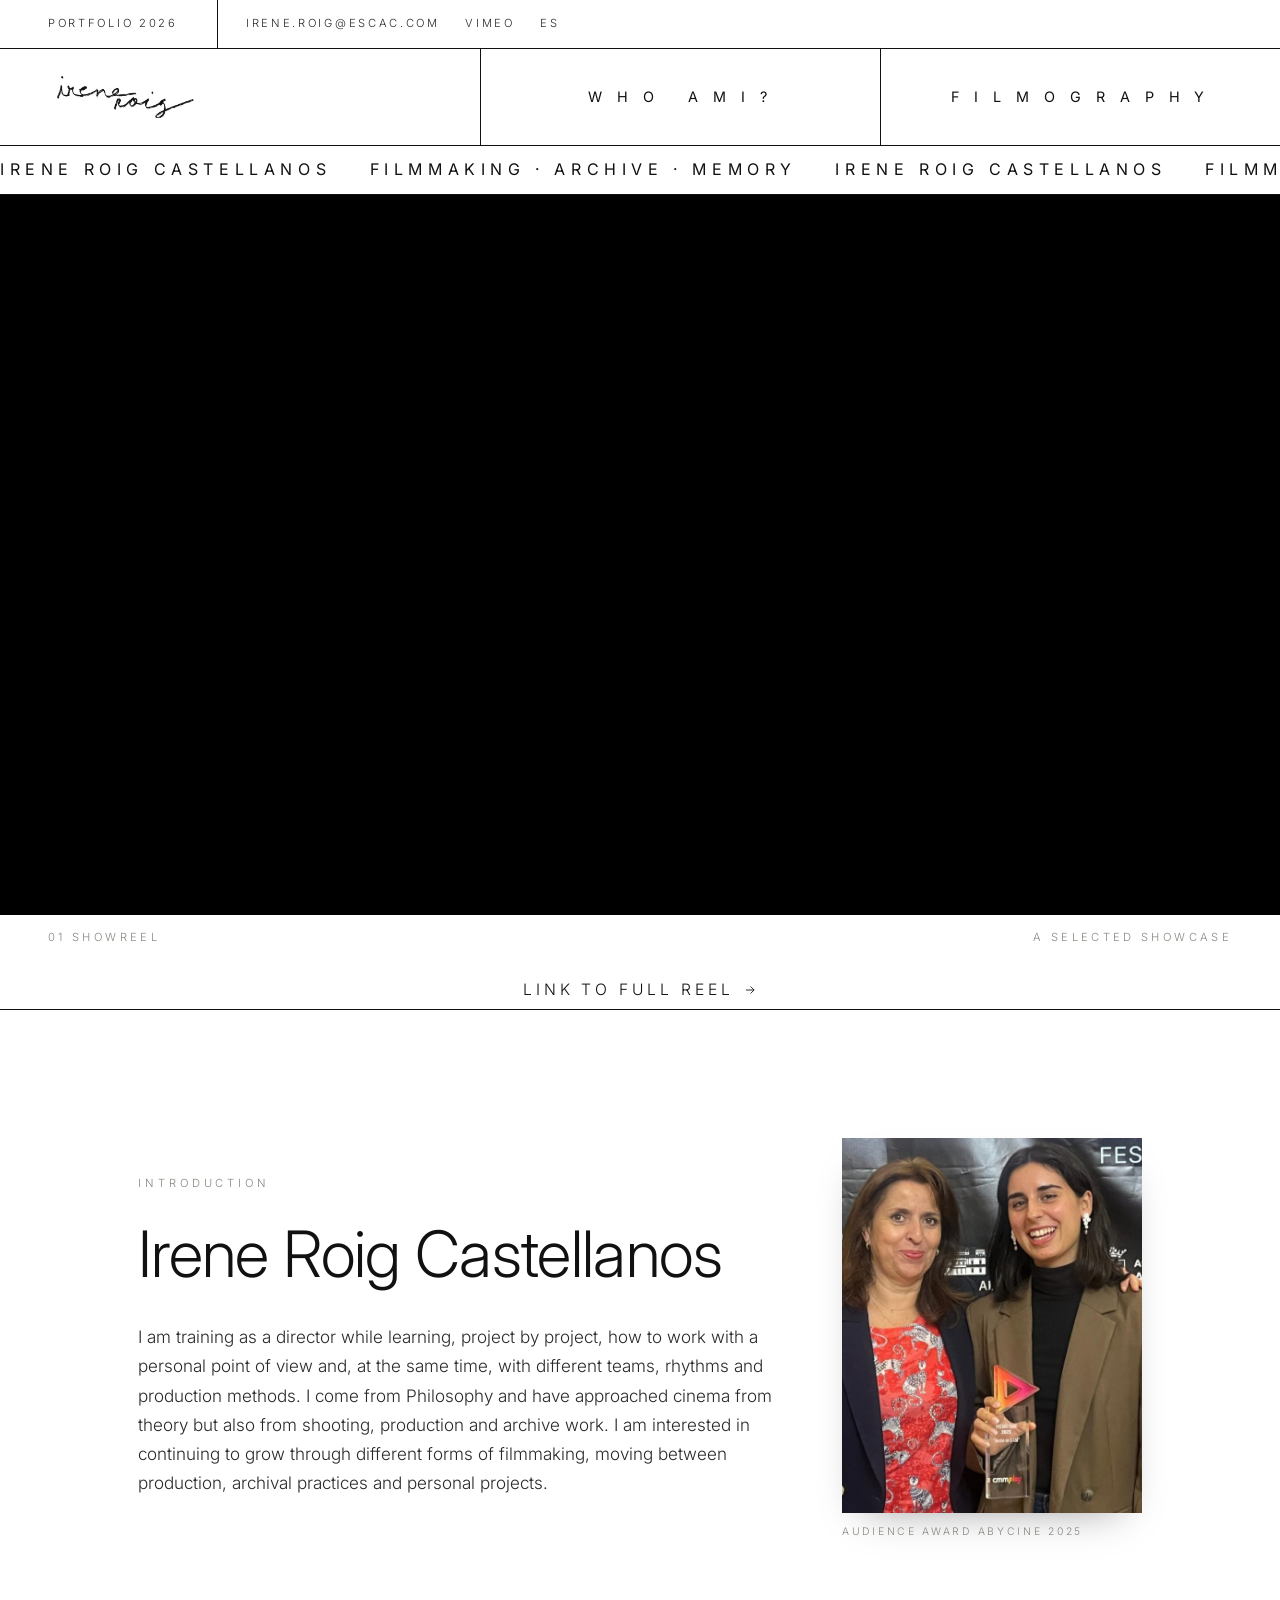
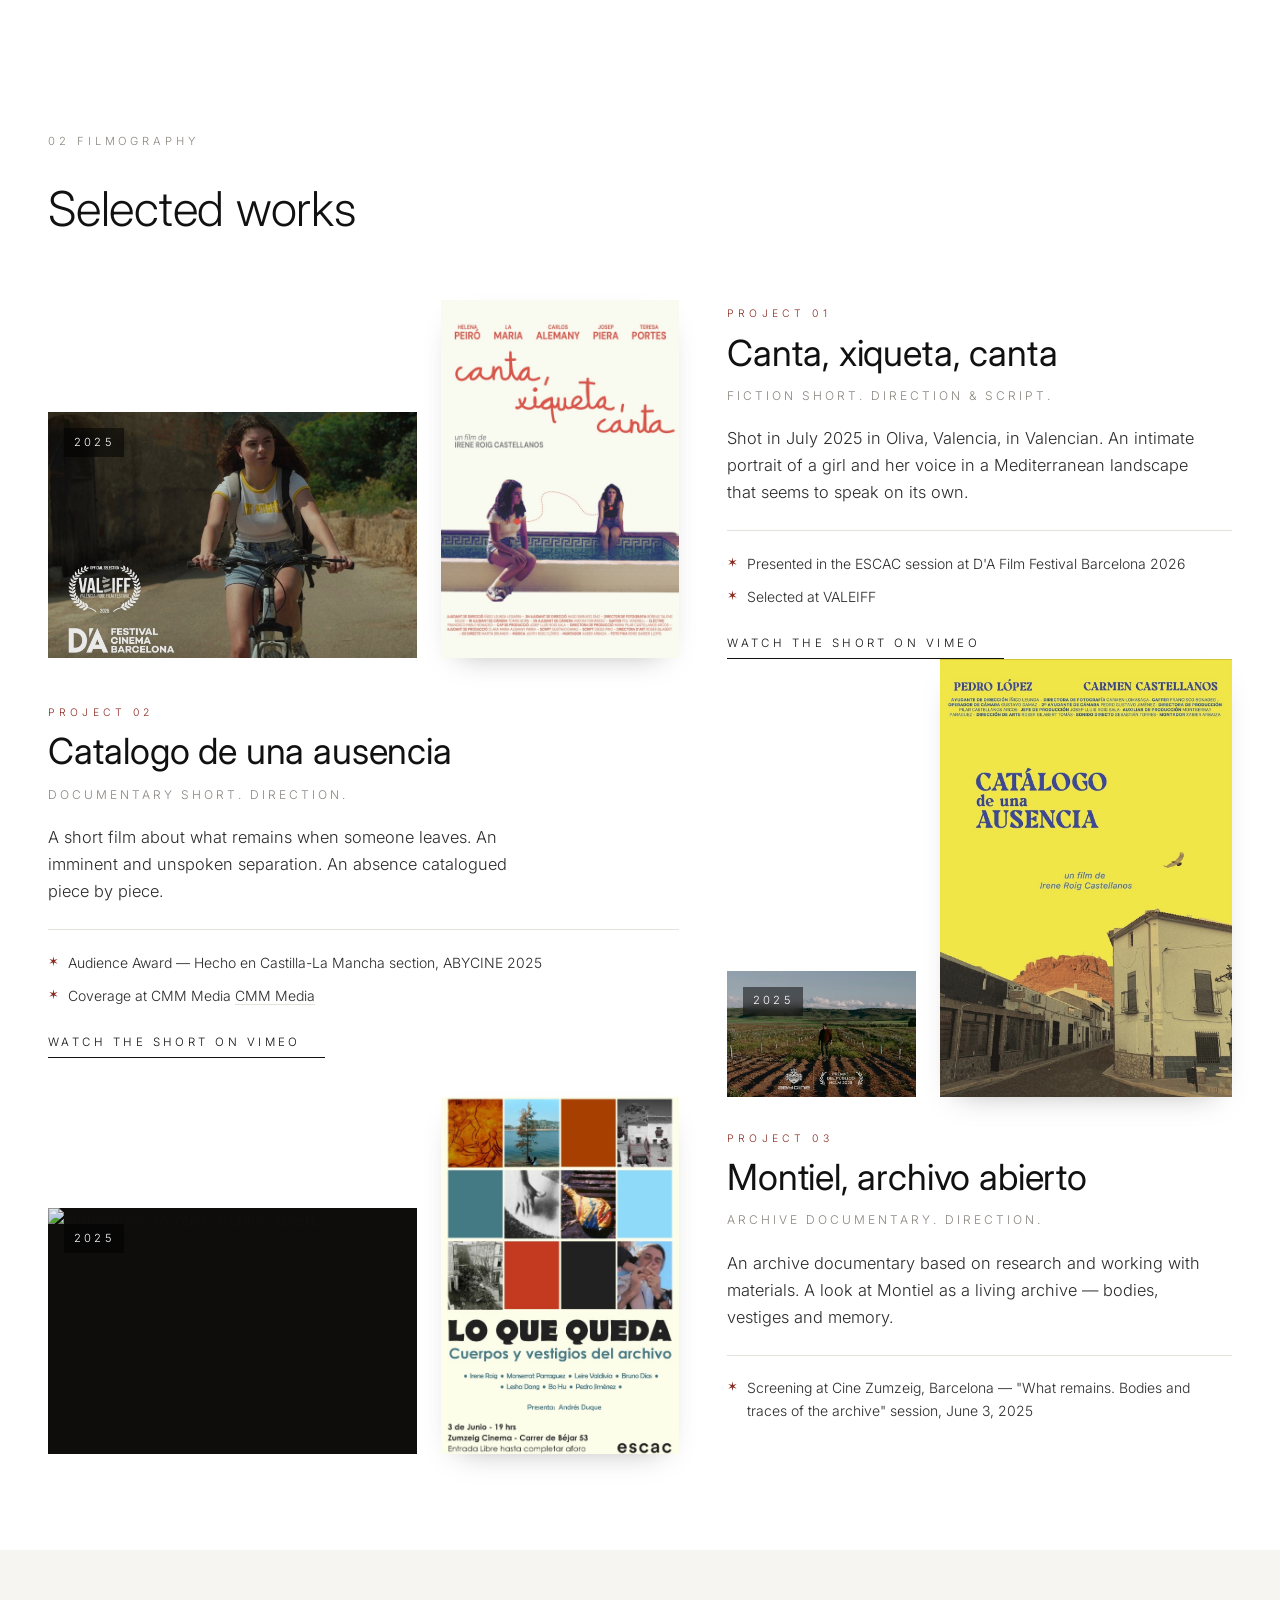
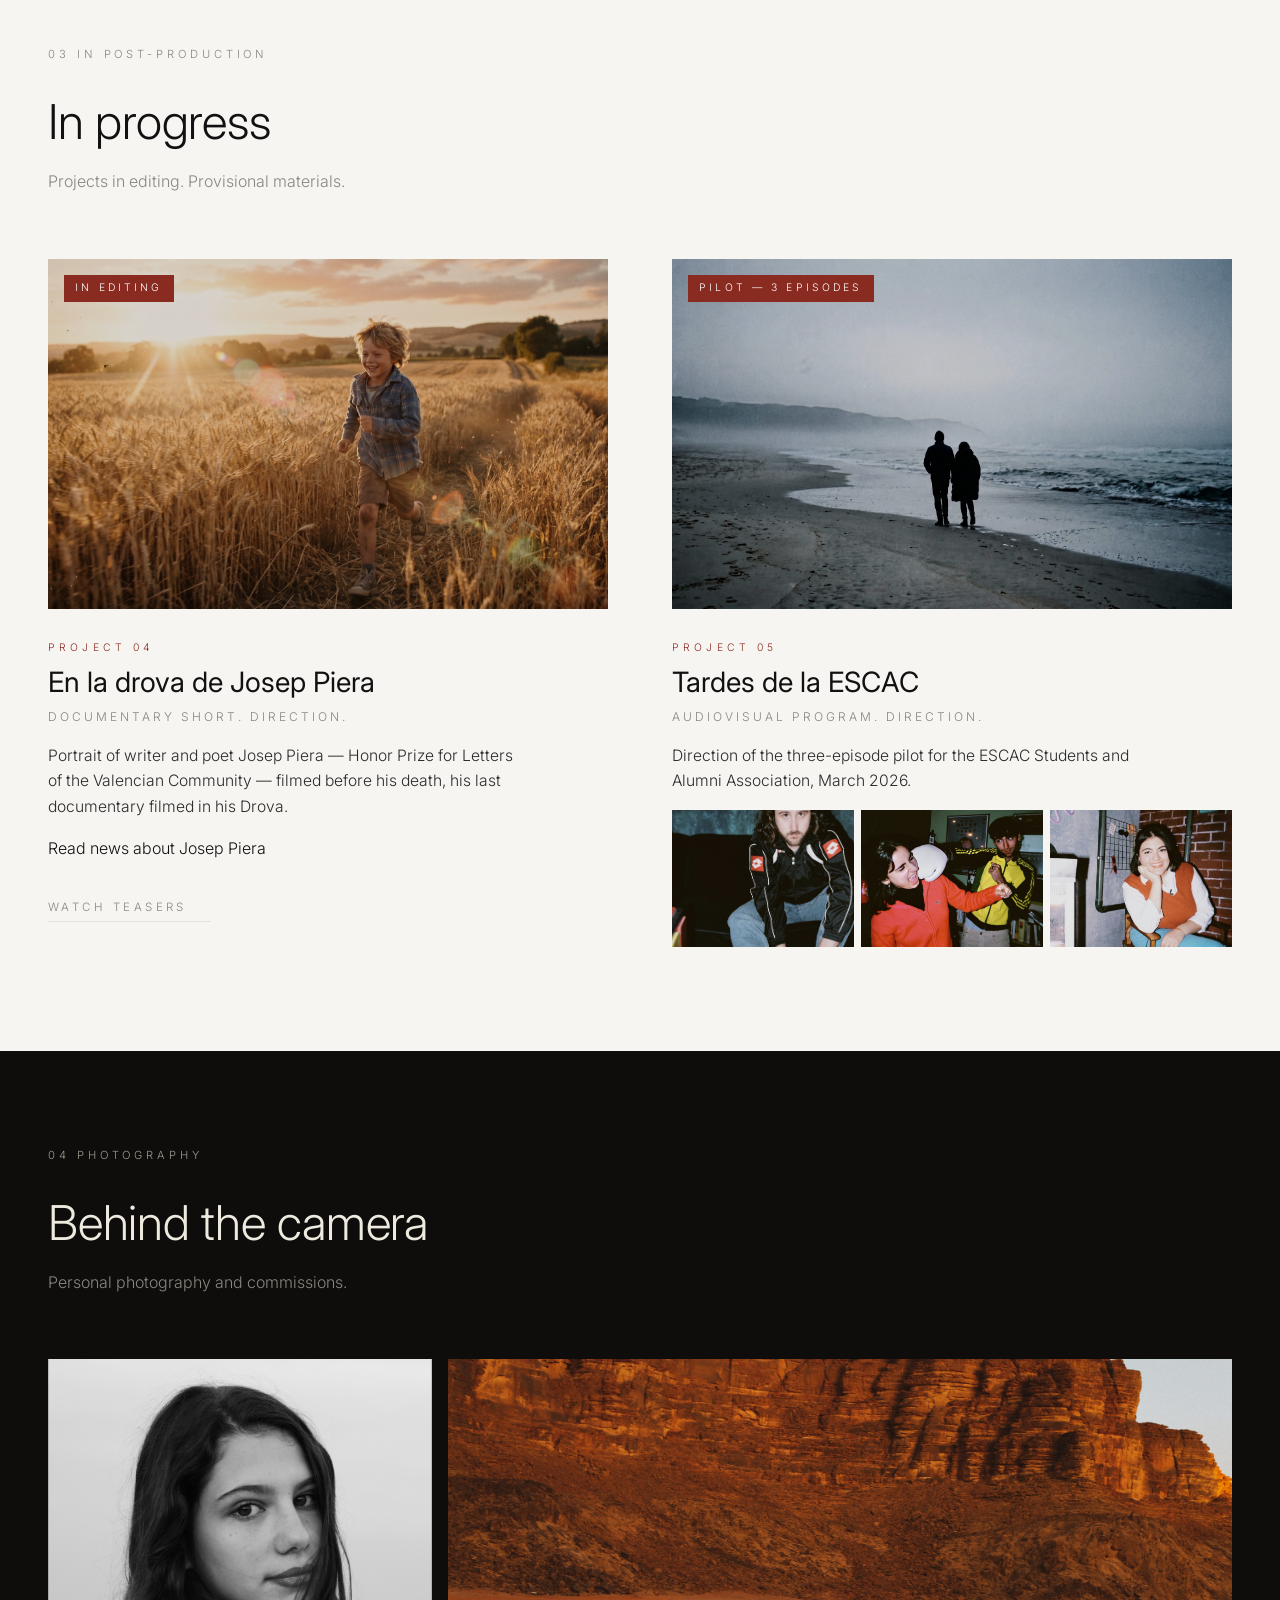
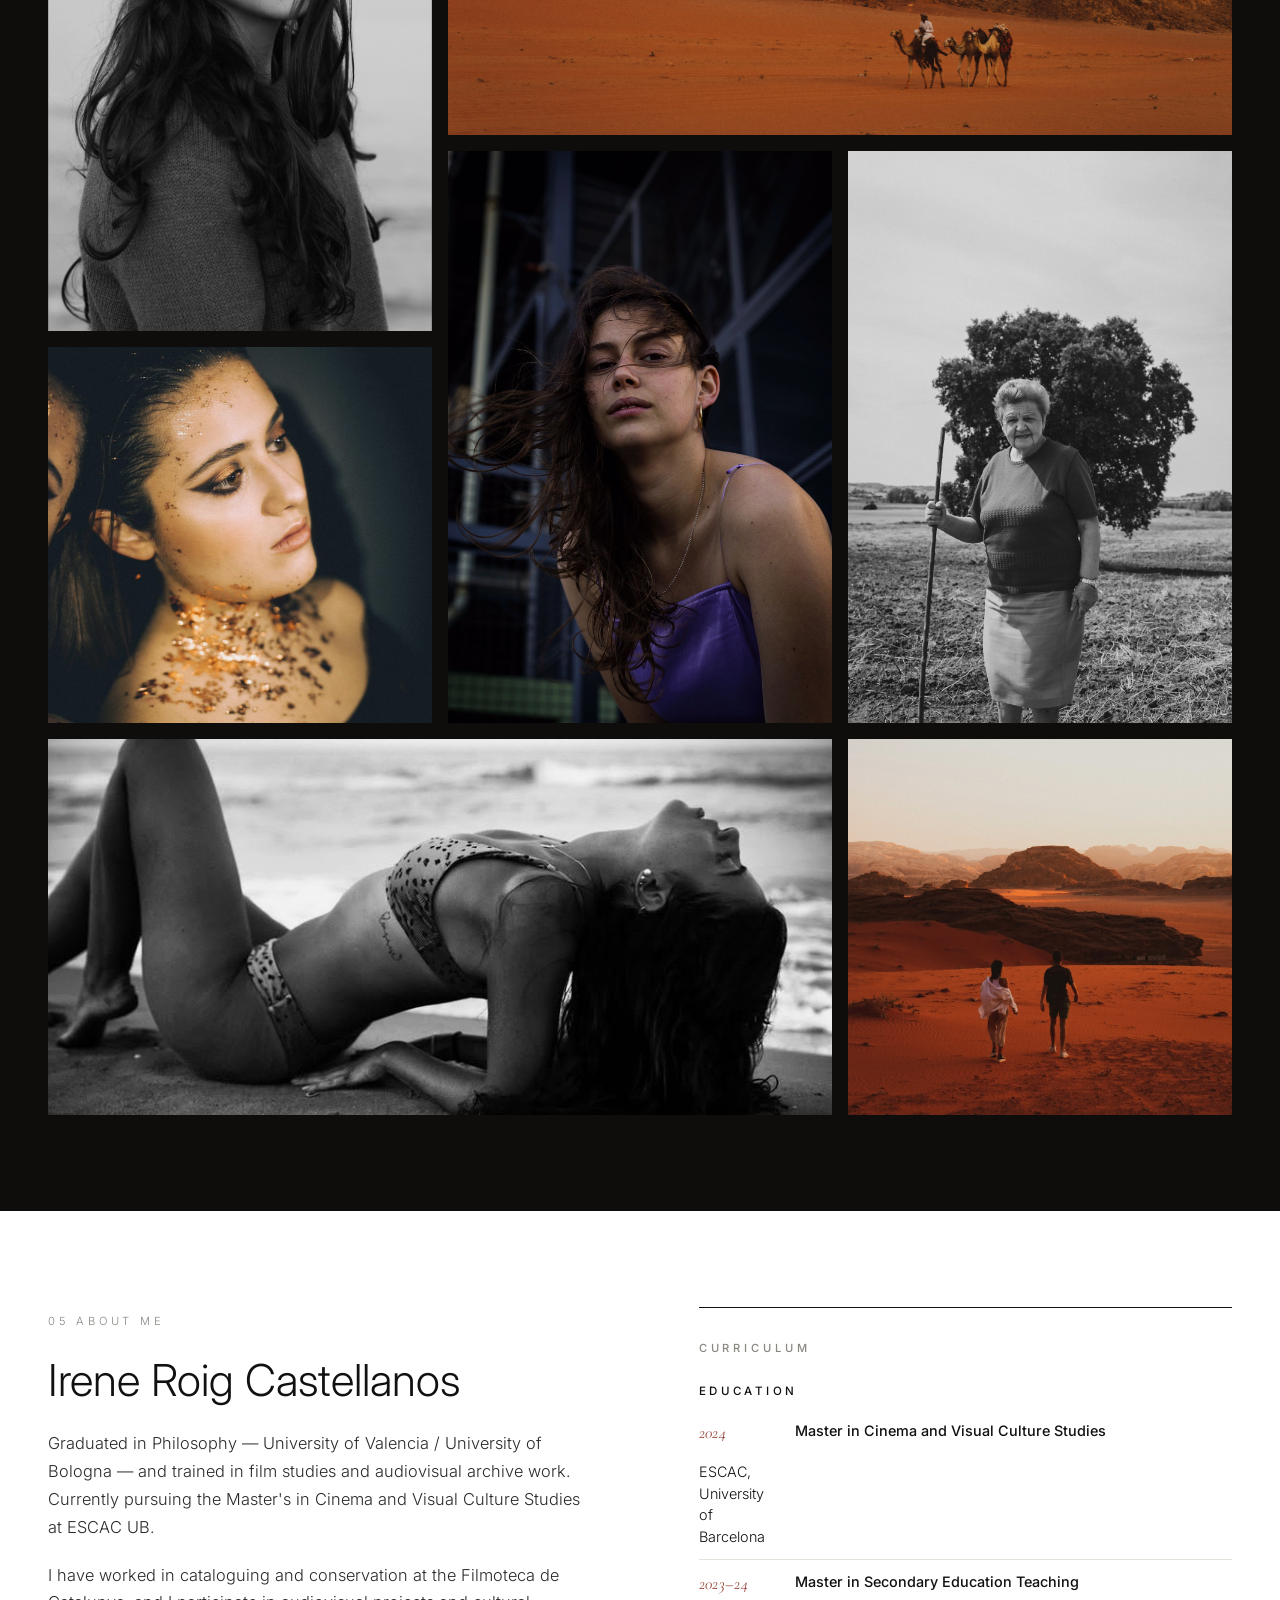
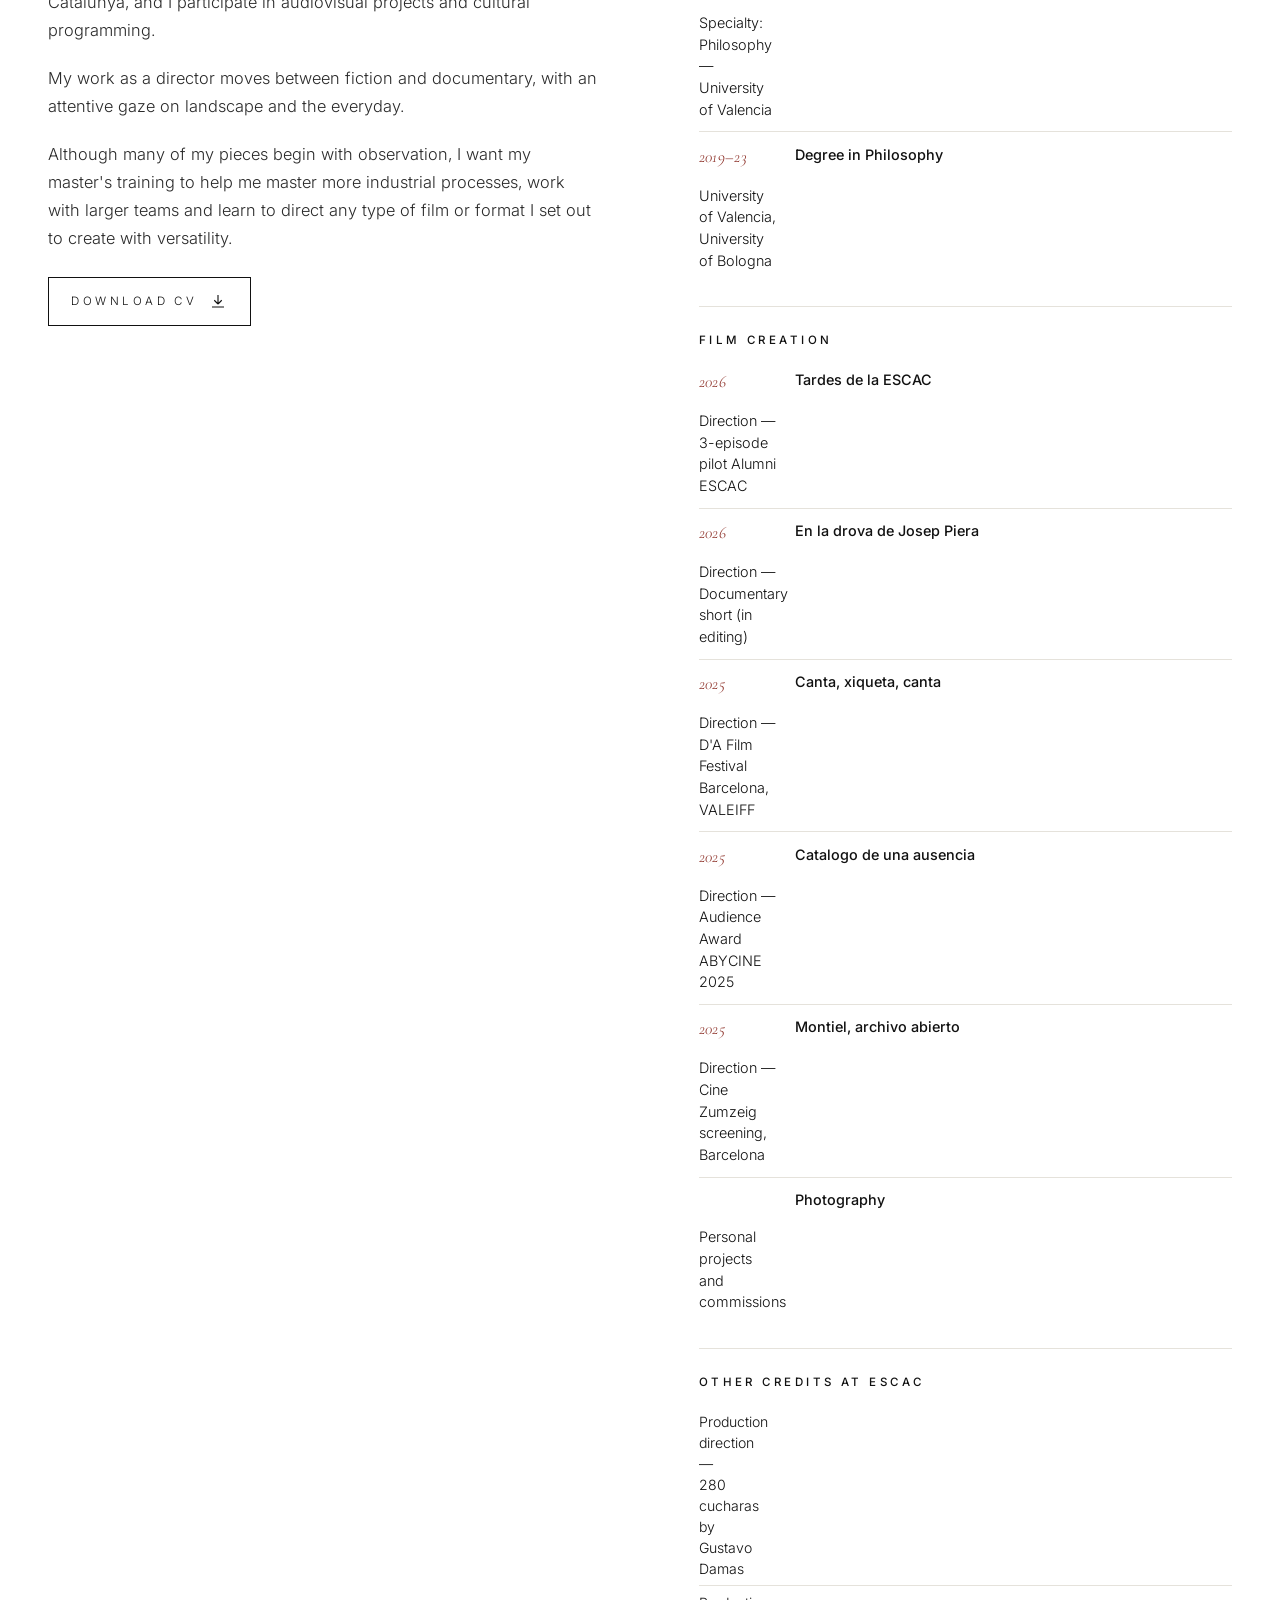
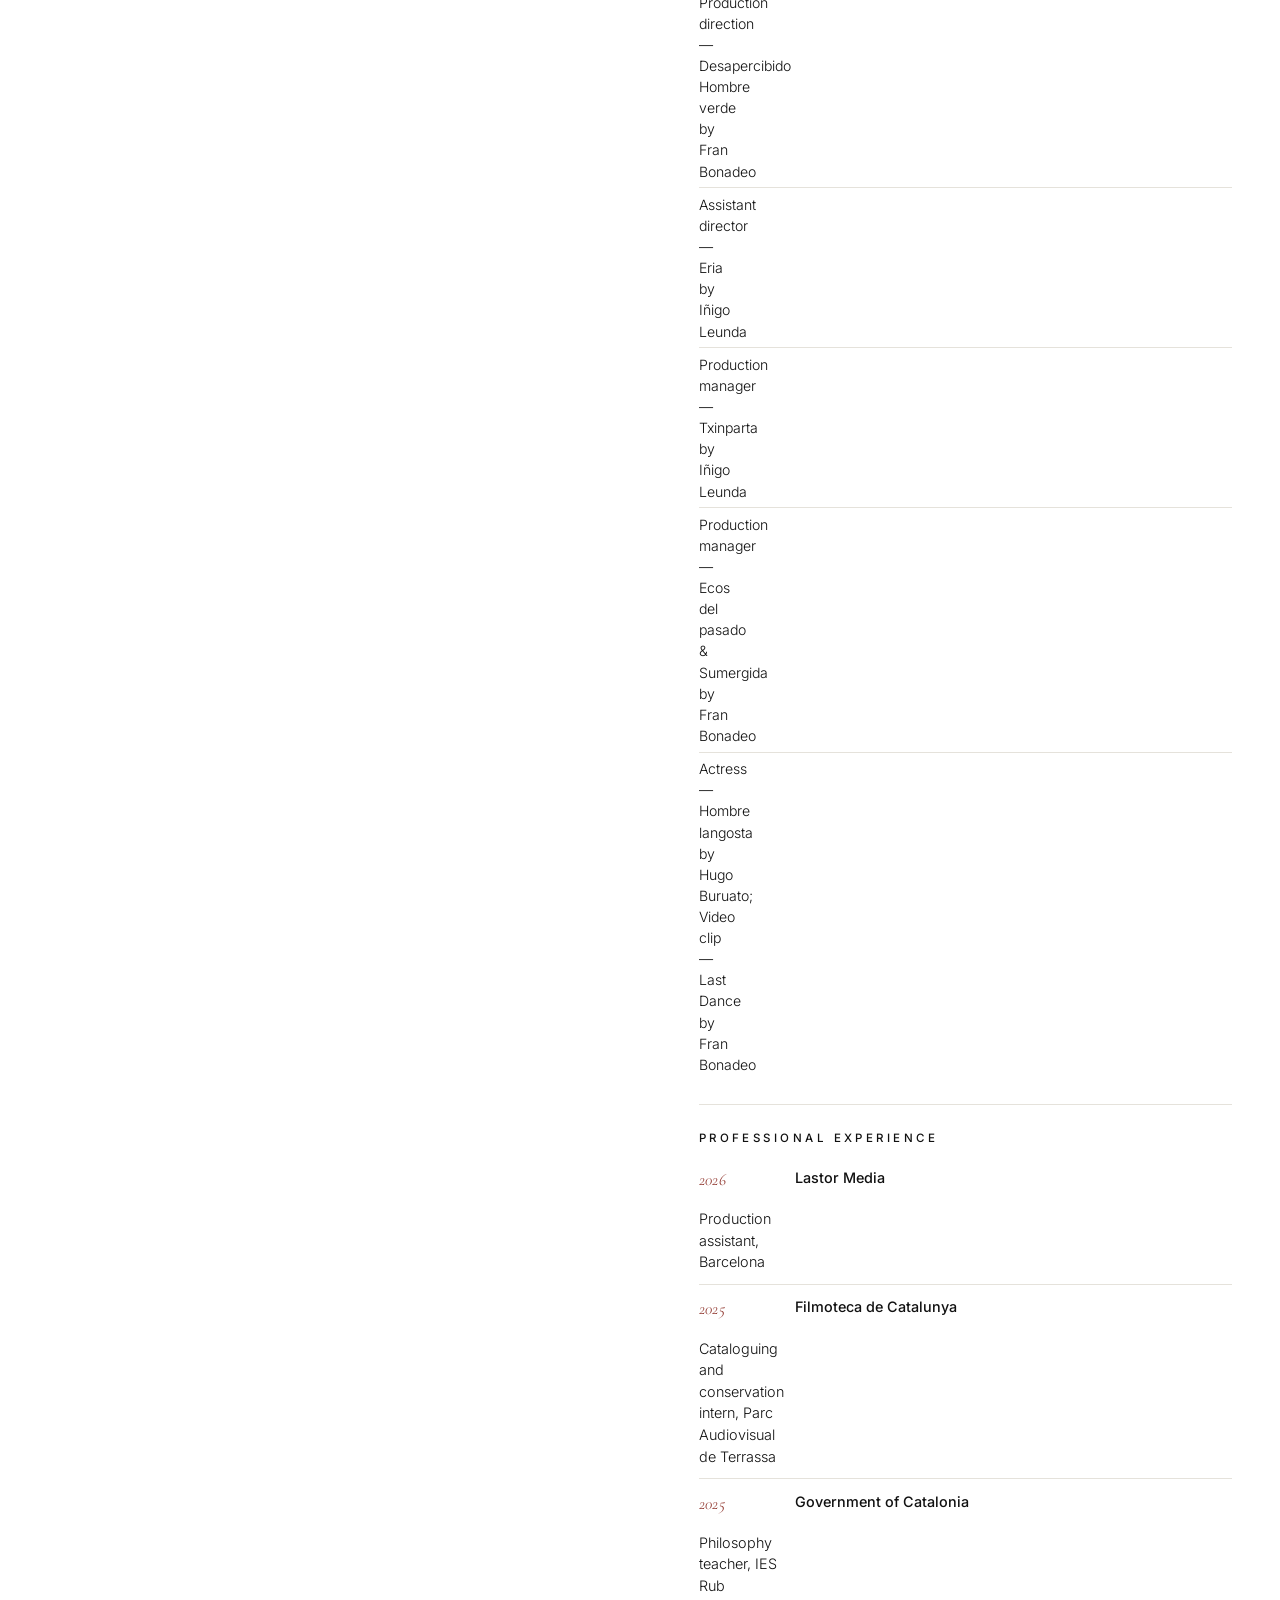
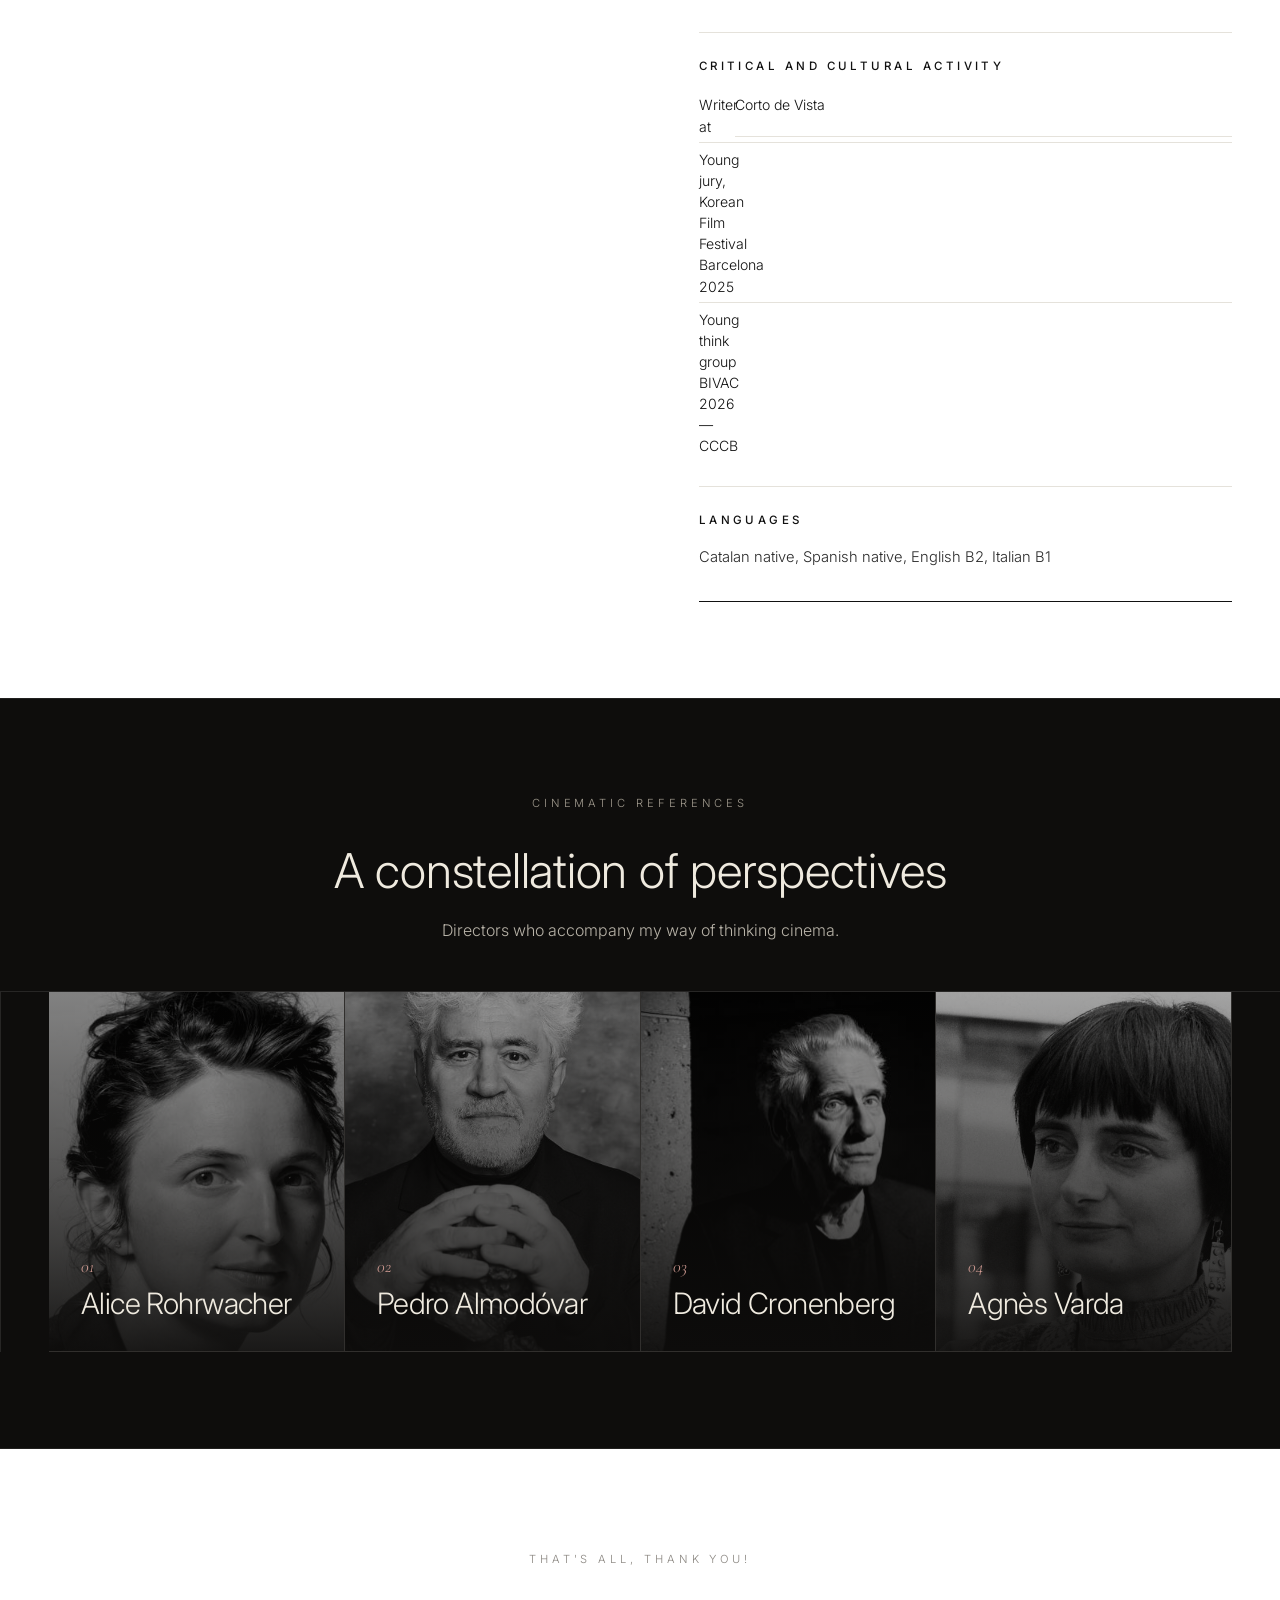
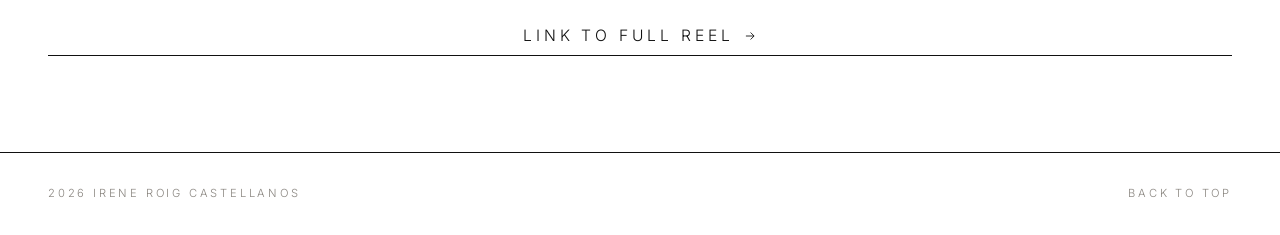
==== en/index.html @ bec55eb2 "Update index.html" ====
<!DOCTYPE html>
<html lang="en">
<head>
<meta charset="UTF-8" />
<meta name="viewport" content="width=device-width, initial-scale=1.0" />
<title>Irene Roig Castellanos — Film Direction</title>
<meta name="description" content="Portfolio of Irene Roig Castellanos, film director of short films and documentaries. Filmography, photography, CV and contact." />
<link rel="preconnect" href="https://fonts.googleapis.com" />
<link rel="preconnect" href="https://fonts.gstatic.com" crossorigin />
<link href="https://fonts.googleapis.com/css2?family=Cormorant+Garamond:ital,wght@0,400;0,500;1,400&family=Inter:wght@300;400;500&display=swap" rel="stylesheet" />
<link rel="icon" type="image/jpeg" href="../assets/images/logo-firma.jpg" />
<link rel="stylesheet" href="../styles.css" />
</head>
<body>
  
<!-- TOP BAR -->
<div class="topbar">
<div class="topbar-inner">
<nav class="topbar-contact" aria-label="Main links">
<a class="topbar-portfolio" href="#top" aria-label="Home">Portfolio 2026</a>
<a href="mailto:irene.roig@escac.com">irene.roig@escac.com</a>
<a href="https://vimeo.com/user251891417?flppfesh" target="_blank" rel="noopener">Vimeo</a>
<a href="/index.html" lang="es" class="lang-switch" aria-label="View Spanish version">ES</a>
</nav>
</div>
</div>

<!-- HEADER NAV -->
<header class="site-header" id="top">
<a href="https://www.imdb.com/es/name/nm17939130" target="_blank" rel="noopener" class="header-block header-block--logo" aria-label="Irene Roig Castellanos on IMDb">
<img class="header-signature" src="../assets/images/logo-firma.jpg" alt="Irene Roig Castellanos" />
</a>

<a href="#about-me" class="header-block header-block--link"><span>W H O&nbsp;&nbsp; A M I ?</span></a>
<a href="#filmography" class="header-block header-block--link"><span>F I L M O G R A P H Y</span></a>

<button class="nav-toggle" aria-label="Open menu" aria-expanded="false">
<span></span><span></span><span></span><span></span>
</button>
</header>

<!-- Mobile nav -->
<nav class="mobile-nav" aria-label="Mobile navigation">
<a href="#filmography">Filmography</a>
<a href="#post-production">In post-production</a>
<a href="#photography">Photography</a>
<a href="#about-me">About me</a>
<a href="#cover-letter">Cover letter</a>
<a href="#references">References</a>
<a href="#contact">Contact</a>
</nav>

<!-- MARQUEE -->
<div class="marquee" aria-hidden="true">
<div class="marquee-track">
<span>IRENE ROIG CASTELLANOS &nbsp;&nbsp; FILMMAKING · ARCHIVE · MEMORY &nbsp;&nbsp; IRENE ROIG CASTELLANOS &nbsp;&nbsp; FILMMAKING · ARCHIVE · MEMORY &nbsp;&nbsp;</span>
<span>IRENE ROIG CASTELLANOS &nbsp;&nbsp; FILMMAKING · ARCHIVE · MEMORY &nbsp;&nbsp; IRENE ROIG CASTELLANOS &nbsp;&nbsp; FILMMAKING · ARCHIVE · MEMORY &nbsp;&nbsp;</span>
<span>IRENE ROIG CASTELLANOS &nbsp;&nbsp; FILMMAKING · ARCHIVE · MEMORY &nbsp;&nbsp; IRENE ROIG CASTELLANOS &nbsp;&nbsp; FILMMAKING · ARCHIVE · MEMORY &nbsp;&nbsp;</span>
</div>
</div>

<!-- HERO SHOWREEL -->
<section class="hero">
<div class="hero-media">
<video class="hero-video" src="../assets/videos/showreel.mp4" poster="assets/images/showreel-hero.jpg" autoplay muted loop playsinline preload="metadata" aria-label="Irene Roig showreel"></video>
</div>

<div class="hero-caption">
<span>01 Showreel</span>
<span>A selected showcase</span>
</div>

<a class="hero-reel-link" href="https://vimeo.com/1184560746?sharecopyflsvfeci" target="_blank" rel="noopener">Link to full reel
<svg viewBox="0 0 24 24" width="14" height="14" fill="none" stroke="currentColor" stroke-width="1.5" aria-hidden="true">
<path d="M5 12h14m0 0l-6-6m6 6l-6 6"></path>
</svg>
</a>
</section>

<!-- INTRO -->
<section class="intro">
<div class="intro-text">
<p class="eyebrow">Introduction</p>
<h1 class="intro-heading">Irene Roig Castellanos</h1>
<p class="intro-body">I am training as a director while learning, project by project, how to work with a personal point of view and, at the same time, with different teams, rhythms and production methods. I come from Philosophy and have approached cinema from theory but also from shooting, production and archive work. I am interested in continuing to grow through different forms of filmmaking, moving between production, archival practices and personal projects.</p>
</div>

<figure class="intro-photo">
<img src="../assets/images/premio.jpg" alt="Audience Award ABYCINE 2025" />
<figcaption>Audience Award ABYCINE 2025</figcaption>
</figure>
</section>

<!-- FILMOGRAPHY -->
<section class="section" id="filmography">
<div class="section-head">
<span class="eyebrow">02 Filmography</span>
<h2>Selected works</h2>
</div>

<!-- 01 Canta, xiqueta, canta -->
<article class="work" id="canta-xiqueta">
<div class="work-media-stack">
<a href="https://vimeo.com/1176885911" target="_blank" rel="noopener" class="work-media work-media--still" data-vimeo="https://player.vimeo.com/video/1176885911">
<img src="../assets/images/still-canta-xiqueta.jpg" alt="Still from Canta, xiqueta, canta" />
<span class="work-year">2025</span>
<span class="work-play" aria-hidden="true">
<svg viewBox="0 0 48 48" fill="none"><circle cx="24" cy="24" r="23" stroke="currentColor" stroke-width="1"/><path d="M20 16 L20 32 L34 24 Z" fill="currentColor"/></svg>
<em>Watch on Vimeo</em>
</span>
</a>

<div class="work-poster">
<img src="../assets/images/cartel-canta-xiqueta.jpg" alt="Poster of Canta, xiqueta, canta" />
</div>
</div>

<div class="work-info">
<span class="work-num">Project 01</span>
<h3>Canta, xiqueta, canta</h3>
<p class="work-meta">Fiction short. Direction & script.</p>
<p class="work-desc">Shot in July 2025 in Oliva, Valencia, in Valencian. An intimate portrait of a girl and her voice in a Mediterranean landscape that seems to speak on its own.</p>
<ul class="work-credits">
<li>Presented in the ESCAC session at D'A Film Festival Barcelona 2026</li>
<li>Selected at VALEIFF</li>
</ul>
<a href="https://vimeo.com/1176885911" target="_blank" rel="noopener" class="work-link">Watch the short on Vimeo
<svg viewBox="0 0 24 24" width="14" height="14" fill="none"><path d="M5 12h14m0 0l-6-6m6 6l-6 6"></path></svg>
</a>
</div>
</article>

<!-- 02 Catalogo de una ausencia -->
<article class="work work--reverse" id="catalogo-ausencia">
<div class="work-media-stack">
<a href="https://vimeo.com/1148361885/60602b2954" target="_blank" rel="noopener" class="work-media work-media--still" data-vimeo="https://player.vimeo.com/video/1148361885?h=60602b2954">
<img src="../assets/images/still-catalogo-ausencia.jpg" alt="Still from Catalogo de una ausencia" />
<span class="work-year">2025</span>
<span class="work-play" aria-hidden="true">
<svg viewBox="0 0 48 48" fill="none"><circle cx="24" cy="24" r="23" stroke="currentColor" stroke-width="1"/><path d="M20 16 L20 32 L34 24 Z" fill="currentColor"/></svg>
<em>Watch on Vimeo</em>
</span>
</a>

<div class="work-poster">
<img src="../assets/images/cartel-catalogo-ausencia.jpg" alt="Poster of Catalogo de una ausencia" />
</div>
</div>

<div class="work-info">
<span class="work-num">Project 02</span>
<h3>Catalogo de una ausencia</h3>
<p class="work-meta">Documentary short. Direction.</p>
<p class="work-desc">A short film about what remains when someone leaves. An imminent and unspoken separation. An absence catalogued piece by piece.</p>
<ul class="work-credits">
<li>Audience Award — Hecho en Castilla-La Mancha section, ABYCINE 2025</li>
<li>Coverage at CMM Media <a href="https://www.cmmedia.es/informacion-corporativa/sala-de-prensa/cortos-conexiones-inesperadas-catalogo-ausencia-premiados-cmm-abycine-2025.html" target="_blank" rel="noopener">CMM Media</a></li>
</ul>
<a href="https://vimeo.com/1148361885/60602b2954" target="_blank" rel="noopener" class="work-link">Watch the short on Vimeo
<svg viewBox="0 0 24 24" width="14" height="14" fill="none"><path d="M5 12h14m0 0l-6-6m6 6l-6 6"></path></svg>
</a>
</div>
</article>

<!-- 03 Montiel, archivo abierto -->
<article class="work" id="montiel">
<div class="work-media-stack">
<div class="work-media work-media--still work-media--nolink">
<img src="../assets/images/work-03.jpg" alt="Frame from Montiel, archivo abierto" />
<span class="work-year">2025</span>
</div>

<div class="work-poster">
<img src="../assets/images/cartel-montiel.jpg" alt="Poster for Montiel, archivo abierto screening" />
</div>
</div>

<div class="work-info">
<span class="work-num">Project 03</span>
<h3>Montiel, archivo abierto</h3>
<p class="work-meta">Archive documentary. Direction.</p>
<p class="work-desc">An archive documentary based on research and working with materials. A look at Montiel as a living archive — bodies, vestiges and memory.</p>
<ul class="work-credits">
<li>Screening at Cine Zumzeig, Barcelona — "What remains. Bodies and traces of the archive" session, June 3, 2025</li>
</ul>
</div>
</article>

<!-- Add other works similarly... -->

</section>

<!-- IN POST-PRODUCTION -->
<section class="section section--soft" id="post-production">
<div class="section-head">
<span class="eyebrow">03 In post-production</span>
<h2>In progress</h2>
<p class="section-lede">Projects in editing. Provisional materials.</p>
</div>

<div class="wip-grid">
<article class="wip" id="en-la-drova">
<a href="https://vimeo.com/1185247894" target="_blank" rel="noopener" class="wip-media">
<img src="../assets/images/work-04.jpg" alt="Preview of En la drova de Josep Piera" />
<span class="wip-badge">In editing</span>
<span class="work-play" aria-hidden="true">
<svg viewBox="0 0 48 48" fill="none"><circle cx="24" cy="24" r="23" stroke="currentColor" stroke-width="1"/><path d="M20 16 L20 32 L34 24 Z" fill="currentColor"/></svg>
<em>Watch preview</em>
</span>
</a>

<div class="wip-info">
<span class="work-num">Project 04</span>
<h3>En la drova de Josep Piera</h3>
<p class="work-meta">Documentary short. Direction.</p>
<p class="work-desc">Portrait of writer and poet Josep Piera — Honor Prize for Letters of the Valencian Community — filmed before his death, his last documentary filmed in his Drova.</p>
<p><a href="https://elpais.com/cultura/2026-04-05/fallece-el-poeta-y-escritor-valenciano-josep-piera-a-los-78-anos.html" target="_blank" rel="noopener">Read news about Josep Piera</a></p>
<a href="https://vimeo.com/1185247894" target="_blank" rel="noopener" class="work-link work-link--muted">Watch teasers
<svg viewBox="0 0 24 24" width="14" height="14" fill="none"><path d="M5 12h14m0 0l-6-6m6 6l-6 6"></path></svg>
</a>
</div>
</article>

<article class="wip" id="tardes-escac">
<a href="https://vimeo.com/1188788716/d22d8c7a31?sharecopyflsvfeci" target="_blank" rel="noopener" class="wip-media">
<img src="../assets/images/work-01.jpg" alt="Preview of Tardes de la ESCAC" />
<span class="wip-badge">Pilot — 3 episodes</span>
<span class="work-play" aria-hidden="true">
<svg viewBox="0 0 48 48" fill="none"><circle cx="24" cy="24" r="23" stroke="currentColor" stroke-width="1"/><path d="M20 16 L20 32 L34 24 Z" fill="currentColor"/></svg>
<em>Watch mini-video</em>
</span>
</a>

<div class="wip-info">
<span class="work-num">Project 05</span>
<h3>Tardes de la ESCAC</h3>
<p class="work-meta">Audiovisual program. Direction.</p>
<p class="work-desc">Direction of the three-episode pilot for the ESCAC Students and Alumni Association, March 2026.</p>
<div class="wip-thumbs" aria-label="Photo gallery for Tardes de la ESCAC">
<img src="../assets/images/work-02.jpg" alt="Set photo 1" />
<img src="../assets/images/work-10.jpg" alt="Set photo 2" />
<img src="../assets/images/work-11.jpg" alt="Set photo 3" />
</div>
</div>
</article>
</div>
</section>

<!-- PHOTOGRAPHY -->
<section class="section section--dark" id="photography">
<div class="section-head">
<span class="eyebrow">04 Photography</span>
<h2>Behind the camera</h2>
<p class="section-lede">Personal photography and commissions.</p>
</div>

<div class="photo-grid">
<figure class="photo photo--tall"><img src="../assets/images/photo-01.jpg" alt="Photograph 01" /></figure>
<figure class="photo photo--wide"><img src="../assets/images/photo-02.jpg" alt="Photograph 02" /></figure>
<figure class="photo photo--tall"><img src="../assets/images/photo-03.jpg" alt="Photograph 03" /></figure>
<figure class="photo photo--tall"><img src="../assets/images/photo-04.jpg" alt="Photograph 04" /></figure>
<figure class="photo"><img src="../assets/images/generated-bts-05.jpg" alt="Behind the camera 05" /></figure>
<figure class="photo photo--wide"><img src="../assets/images/generated-bts-06.jpg" alt="Behind the camera 06" /></figure>
<figure class="photo"><img src="../assets/images/generated-bts-07.jpg" alt="Behind the camera 07" /></figure>
</div>
</section>

<!-- ABOUT / CV -->
<section class="section" id="about-me">
<div class="about-grid">
<div class="about-text">
<span class="eyebrow">05 About me</span>
<h2>Irene Roig Castellanos</h2>
<p>Graduated in Philosophy — University of Valencia / University of Bologna — and trained in film studies and audiovisual archive work. Currently pursuing the Master's in Cinema and Visual Culture Studies at ESCAC UB.</p>
<p>I have worked in cataloguing and conservation at the Filmoteca de Catalunya, and I participate in audiovisual projects and cultural programming.</p>
<p>My work as a director moves between fiction and documentary, with an attentive gaze on landscape and the everyday.</p>
<p>Although many of my pieces begin with observation, I want my master's training to help me master more industrial processes, work with larger teams and learn to direct any type of film or format I set out to create with versatility.</p>

<div class="download-row">
<a href="../assets/Irene Roig English.pdf" class="download-btn" download>
<span>Download CV</span>
<svg viewBox="0 0 24 24" width="18" height="18" fill="none" stroke="currentColor" stroke-width="1.5" aria-hidden="true">
<path d="M12 4v12m0 0l-5-5m5 5l5-5M4 20h16"></path>
</svg>
</a>
</div>
</div>

<aside class="cv-summary">
<h3>Curriculum</h3>

<div class="cv-block">
<h4>Education</h4>
<ul class="cv-list">
<li><span class="cv-year">2024</span> <strong>Master in Cinema and Visual Culture Studies</strong>
ESCAC, University of Barcelona</li>
<li><span class="cv-year">2023–24</span> <strong>Master in Secondary Education Teaching</strong>
Specialty: Philosophy — University of Valencia</li>
<li><span class="cv-year">2019–23</span> <strong>Degree in Philosophy</strong>
University of Valencia, University of Bologna</li>
</ul>
</div>

<div class="cv-block">
<h4>Film creation</h4>
<ul class="cv-list">
<li><span class="cv-year">2026</span> <strong>Tardes de la ESCAC</strong>
Direction — 3-episode pilot Alumni ESCAC</li>
<li><span class="cv-year">2026</span> <strong>En la drova de Josep Piera</strong>
Direction — Documentary short (in editing)</li>
<li><span class="cv-year">2025</span> <strong>Canta, xiqueta, canta</strong>
Direction — D'A Film Festival Barcelona, VALEIFF</li>
<li><span class="cv-year">2025</span> <strong>Catalogo de una ausencia</strong>
Direction — Audience Award ABYCINE 2025</li>
<li><span class="cv-year">2025</span> <strong>Montiel, archivo abierto</strong>
Direction — Cine Zumzeig screening, Barcelona</li>
<li><span class="cv-year"></span> <strong>Photography</strong>
Personal projects and commissions</li>
</ul>
</div>

<div class="cv-block">
<h4>Other credits at ESCAC</h4>
<ul class="cv-list cv-list--compact">
<li>Production direction — 280 cucharas by Gustavo Damas</li>
<li>Production direction — Desapercibido Hombre verde by Fran Bonadeo</li>
<li>Assistant director — Eria by Iñigo Leunda</li>
<li>Production manager — Txinparta by Iñigo Leunda</li>
<li>Production manager — Ecos del pasado & Sumergida by Fran Bonadeo</li>
<li>Actress — Hombre langosta by Hugo Buruato; Video clip — Last Dance by Fran Bonadeo</li>
</ul>
</div>

<div class="cv-block">
<h4>Professional experience</h4>
<ul class="cv-list">
<li><span class="cv-year">2026</span> <strong>Lastor Media</strong>
Production assistant, Barcelona</li>
<li><span class="cv-year">2025</span> <strong>Filmoteca de Catalunya</strong>
Cataloguing and conservation intern, Parc Audiovisual de Terrassa</li>
<li><span class="cv-year">2025</span> <strong>Government of Catalonia</strong>
Philosophy teacher, IES Rub</li>
</ul>
</div>

<div class="cv-block">
<h4>Critical and cultural activity</h4>
<ul class="cv-list cv-list--compact">
<li>Writer at <a href="https://cortorevista.blogspot.com" target="_blank" rel="noopener">Corto de Vista</a></li>
<li>Young jury, Korean Film Festival Barcelona 2025</li>
<li>Young think group BIVAC 2026 — CCCB</li>
</ul>
</div>

<div class="cv-block">
<h4>Languages</h4>
<p class="cv-inline">Catalan native, Spanish native, English B2, Italian B1</p>
</div>
</aside>
</div>
</section>

<!-- REFERENCES -->
<section class="section section--dark references" id="references">
<div class="section-head section-head--center">
<span class="eyebrow">Cinematic references</span>
<h2>A constellation of perspectives</h2>
<p class="section-lede">Directors who accompany my way of thinking cinema.</p>
</div>

<div class="reference-grid" aria-label="Irene Roig Castellanos references">
<article class="reference-card">
<img class="reference-photo" src="../assets/images/ref-rohrwacher.jpg" alt="Portrait of Alice Rohrwacher" />
<div class="reference-content"><span>01</span><h3>Alice Rohrwacher</h3></div>
</article>

<article class="reference-card">
<img class="reference-photo" src="../assets/images/ref-almodovar.jpg" alt="Portrait of Pedro Almodóvar" />
<div class="reference-content"><span>02</span><h3>Pedro Almodóvar</h3></div>
</article>

<article class="reference-card">
<img class="reference-photo" src="../assets/images/ref-cronenberg.jpg" alt="Portrait of David Cronenberg" />
<div class="reference-content"><span>03</span><h3>David Cronenberg</h3></div>
</article>

<article class="reference-card">
<img class="reference-photo" src="../assets/images/ref-varda.jpg" alt="Portrait of Agnès Varda" />
<div class="reference-content"><span>04</span><h3>Agnès Varda</h3></div>
</article>
</div>
</section>

<!-- CONTACT -->
<section class="section contact" id="contact">
<span class="eyebrow">THAT'S ALL, THANK YOU!</span>
<a class="hero-reel-link" href="https://vimeo.com/1184560746?sharecopyflsvfeci" target="_blank" rel="noopener">Link to full reel
<svg viewBox="0 0 24 24" width="14" height="14" fill="none" stroke="currentColor" stroke-width="1.5" aria-hidden="true">
<path d="M5 12h14m0 0l-6-6m6 6l-6 6"></path>
</svg>
</a>
</section>

<!-- FOOTER -->
<footer class="site-footer">
<div class="footer-inner">
<span>2026 Irene Roig Castellanos</span>
<a href="#top">Back to top</a>
</div>
</footer>

<!-- LIGHTBOX for Vimeo -->
<div class="lightbox" id="lightbox" aria-hidden="true">
<button class="lightbox-close" aria-label="Close">×</button>
<div class="lightbox-frame"></div>
</div>

<script src="../script.js" defer></script>
</body>
</html>
---- styles.css ----
/* ==========================================================
   TU NOMBRE — DIRECCIÓN DE CINE
   Paleta: blanco + tinta profunda + rojo cinema sutil
   Tipografías: Inter (display/body, sans con mucho tracking)
                + Cormorant Garamond (serif italic para acentos)
   Inspiración: Vilaüt Films
   ========================================================== */

:root {
  /* Color */
  --bg: #ffffff;
  --bg-2: #f6f5f2;
  --ink: #111111;
  --ink-2: #2a2a2a;
  --mute: #8a8680;
  --rule: #111111;        /* líneas negras finas (estilo Vilaüt) */
  --rule-soft: #e5e2db;
  --accent: #8a2b22;
  --dark-bg: #0e0d0c;
  --dark-ink: #efeadf;

  /* Type */
  --font-display: 'Inter', 'Helvetica Neue', Arial, sans-serif;
  --font-body:    'Inter', 'Helvetica Neue', Arial, sans-serif;
  --font-serif:   'Cormorant Garamond', 'Times New Roman', serif;

  /* Spacing */
  --space-1: .5rem;
  --space-2: 1rem;
  --space-3: 1.5rem;
  --space-4: 2rem;
  --space-6: 3rem;
  --space-8: 4rem;
  --space-12: 6rem;
  --space-16: 8rem;

  /* Layout */
  --max: 1440px;
  --gutter: clamp(1.25rem, 4vw, 3rem);

  /* Motion */
  --ease: cubic-bezier(.2,.8,.2,1);
}

* { box-sizing: border-box; }
html { scroll-behavior: smooth; }

body {
  margin: 0;
  background: var(--bg);
  color: var(--ink);
  font-family: var(--font-body);
  font-size: 16px;
  line-height: 1.6;
  font-weight: 300;
  -webkit-font-smoothing: antialiased;
  font-feature-settings: "kern", "liga";
}

img { max-width: 100%; display: block; }
a { color: inherit; text-decoration: none; }
button { font: inherit; cursor: pointer; border: 0; background: none; color: inherit; }
em {
  font-family: var(--font-serif);
  font-style: italic;
  font-weight: 400;
  color: var(--ink);
}

::selection { background: var(--ink); color: var(--bg); }

:focus-visible {
  outline: 2px solid var(--accent);
  outline-offset: 3px;
  border-radius: 2px;
}

/* =============================================================
   TOPBAR: enlaces principales
============================================================= */
.topbar {
  background: var(--bg);
  border-bottom: 1px solid var(--rule);
}
.topbar-inner {
  max-width: 100%;
  display: flex;
  justify-content: flex-start;
  align-items: stretch;
  padding: 0 var(--gutter);
  min-height: 48px;
}
.topbar-contact {
  display: flex;
  align-items: center;
  gap: clamp(.85rem, 2.5vw, 1.6rem);
  width: 100%;
}
.topbar-contact a {
  display: inline-flex;
  align-items: center;
  min-height: 48px;
  font-size: .7rem;
  letter-spacing: .24em;
  text-transform: uppercase;
  color: var(--ink-2);
  transition: color .2s var(--ease);
}
.topbar-contact a:hover { color: var(--accent); }
.topbar-portfolio {
  width: auto;
  min-width: 170px;
  padding-right: clamp(.85rem, 2vw, 1.35rem);
  border-right: 1px solid var(--rule);
  margin-right: .15rem;
  justify-content: flex-start;
  white-space: nowrap;
}

/* =============================================================
   HEADER EN BLOQUES (Vilaüt style)
   3 celdas divididas por líneas verticales negras
============================================================= */
.site-header {
  position: sticky;
  top: 0;
  z-index: 50;
  background: var(--bg);
  display: grid;
  grid-template-columns: 1.2fr 1fr 1fr;
  align-items: stretch;
  border-bottom: 1px solid var(--rule);
}
.header-block {
  display: flex;
  align-items: center;
  justify-content: center;
  padding: 1.6rem var(--gutter);
  min-height: 96px;
  color: var(--ink);
  position: relative;
  transition: background .25s var(--ease);
}
.header-block + .header-block {
  border-left: 1px solid var(--rule);
}
.header-block--logo {
  justify-content: flex-start;
}
.header-signature {
  width: min(155px, 56%);
  max-height: 42px;
  object-fit: contain;
}
.header-block--link span {
  font-family: var(--font-display);
  font-weight: 400;
  font-size: .9rem;
  letter-spacing: .38em;
  text-transform: uppercase;
  color: var(--ink);
  white-space: nowrap;
}
.header-block--link:hover {
  background: #fafaf7;
}

.logo-wrap {
  display: inline-flex;
  align-items: center;
  gap: 1rem;
}
.logo-signature {
  width: 78px;
  height: auto;
  max-height: 42px;
  object-fit: contain;
  flex: 0 0 auto;
  transform: translateY(-2px);
}
.logo-text {
  display: flex;
  flex-direction: column;
  font-family: var(--font-display);
  font-weight: 500;
  font-size: .9rem;
  letter-spacing: .22em;
  line-height: 1.1;
}
.logo-text small {
  font-family: var(--font-body);
  font-size: .6rem;
  letter-spacing: .32em;
  color: var(--mute);
  margin-top: .4rem;
  font-weight: 400;
}

.nav-toggle {
  display: none;
  width: 44px; height: 44px;
  flex-direction: column;
  justify-content: center;
  align-items: center;
  gap: 5px;
  position: absolute;
  right: var(--gutter);
  top: 50%;
  transform: translateY(-50%);
}
.nav-toggle span {
  width: 22px; height: 1px; background: var(--ink);
  transition: transform .25s var(--ease), opacity .25s var(--ease);
}
.nav-toggle[aria-expanded="true"] span:nth-child(1) { transform: translateY(3px) rotate(45deg); }
.nav-toggle[aria-expanded="true"] span:nth-child(2) { transform: translateY(-3px) rotate(-45deg); }

/* Mobile nav */
.mobile-nav {
  display: none;
  flex-direction: column;
  background: var(--bg);
  border-bottom: 1px solid var(--rule);
  padding: .5rem var(--gutter) 1rem;
}
.mobile-nav.is-open { display: flex; }
.mobile-nav a {
  padding: .9rem 0;
  border-top: 1px solid var(--rule-soft);
  font-size: .8rem;
  letter-spacing: .25em;
  text-transform: uppercase;
  color: var(--ink);
}
.mobile-nav a:first-child { border-top: 0; }

/* =============================================================
   MARQUEE
============================================================= */
.marquee {
  overflow: hidden;
  border-bottom: 1px solid var(--rule);
  background: var(--bg);
  padding: .7rem 0;
}
.marquee-track {
  display: flex;
  width: max-content;
  animation: marquee 45s linear infinite;
  font-family: var(--font-display);
  font-weight: 400;
  font-size: 1rem;
  letter-spacing: .35em;
  color: var(--ink);
  white-space: nowrap;
  text-transform: uppercase;
}
.marquee-track span { padding-right: 2rem; }
@keyframes marquee {
  from { transform: translateX(0); }
  to   { transform: translateX(-50%); }
}

/* =============================================================
   HERO
============================================================= */
.hero {
  max-width: none;
  width: 100%;
  margin: 0;
  padding: 0 0 var(--space-4);
}
.hero-media {
  position: relative;
  overflow: hidden;
  background: #000;
  aspect-ratio: 16 / 9;
  width: 100%;
}
.hero-caption,
.hero-reel-link {
  max-width: var(--max);
  margin-left: auto;
  margin-right: auto;
  padding-left: var(--gutter);
  padding-right: var(--gutter);
}
.hero-media img,
.hero-media video {
  width: 100%;
  height: 100%;
  object-fit: cover;
  display: block;
  transition: transform 1.2s var(--ease), filter .8s var(--ease);
  filter: brightness(.9) contrast(1.03);
}
.hero-media:hover img,
.hero-media:hover video { transform: scale(1.01); filter: brightness(1); }

.play-btn {
  position: absolute;
  inset: 0;
  display: flex;
  flex-direction: column;
  gap: 1rem;
  align-items: center;
  justify-content: center;
  color: #fff;
  transition: opacity .3s var(--ease);
}
.play-btn svg { width: clamp(70px, 9vw, 110px); }
.play-btn span {
  font-family: var(--font-body);
  font-size: .75rem;
  letter-spacing: .35em;
  text-transform: uppercase;
}
.play-btn:hover { opacity: .85; }

.hero-caption {
  display: flex;
  justify-content: space-between;
  margin-top: .9rem;
  font-size: .7rem;
  letter-spacing: .3em;
  text-transform: uppercase;
  color: var(--mute);
}
.hero-reel-link {
  display: flex;
  justify-content: center;
  align-items: center;
  gap: .6rem;
  margin-top: 30px;
  padding-bottom: .4rem;
  font-family: var(--font-body);
  font-size: .98rem;
  letter-spacing: .25em;
  text-transform: uppercase;
  color: var(--ink);
  border-bottom: 1px solid var(--ink);
  transition: color .2s var(--ease), border-color .2s var(--ease), gap .25s var(--ease);
}
.hero-reel-link:hover {
  color: var(--accent);
  border-color: var(--accent);
  gap: .9rem;
}

/* =============================================================
   INTRO
============================================================= */
.intro {
  max-width: 1100px;
  margin: var(--space-12) auto;
  padding: 0 var(--gutter);
  text-align: left;
  display: grid;
  grid-template-columns: minmax(0, 1fr) auto;
  gap: var(--space-6);
  align-items: center;
}
.intro-text { min-width: 0; }
.intro-photo {
  margin: 0;
  width: 300px;
  max-width: 100%;
}
.intro-photo img {
  width: 100%;
  height: auto;
  aspect-ratio: 4 / 5;
  object-fit: cover;
  background: #111;
  box-shadow: 0 18px 40px -22px rgba(0,0,0,.4);
}
.intro-photo figcaption {
  margin-top: .7rem;
  font-size: .65rem;
  letter-spacing: .26em;
  text-transform: uppercase;
  color: var(--mute);
  text-align: left;
}
@media (max-width: 860px) {
  .intro {
    grid-template-columns: 1fr;
    gap: var(--space-4);
  }
  .intro-photo { width: 260px; }
}
.eyebrow {
  display: inline-block;
  font-family: var(--font-body);
  font-size: .7rem;
  letter-spacing: .35em;
  text-transform: uppercase;
  color: var(--mute);
  margin-bottom: var(--space-3);
}
.intro-heading {
  font-family: var(--font-display);
  font-weight: 300;
  font-size: clamp(2rem, 5vw, 4rem);
  line-height: 1.15;
  letter-spacing: -0.01em;
  margin: 0 0 var(--space-4);
  color: var(--ink);
}
.intro-body {
  font-size: 1.075rem;
  max-width: 62ch;
  color: var(--ink-2);
  line-height: 1.7;
  font-weight: 300;
}

/* =============================================================
   SECTIONS
============================================================= */
.section {
  max-width: var(--max);
  margin: 0 auto;
  padding: var(--space-12) var(--gutter);
}
.section--dark {
  background: var(--dark-bg);
  color: var(--dark-ink);
  max-width: none;
  width: 100%;
  padding-left: 0;
  padding-right: 0;
}
.section--dark > .section-head,
.section--dark > .photo-grid,
.section--dark > .reference-grid {
  padding-left: var(--gutter);
  padding-right: var(--gutter);
  max-width: var(--max);
  margin-left: auto;
  margin-right: auto;
}
.section--dark .eyebrow { color: #a09a8e; }
.section--dark h2 { color: var(--dark-ink); }

.section-head {
  max-width: var(--max);
  margin: 0 auto var(--space-8);
  padding: 0;
  display: flex;
  flex-direction: column;
  gap: .5rem;
}
.section-head--center { align-items: center; text-align: center; }
.section-head h2 {
  font-family: var(--font-display);
  font-weight: 300;
  font-size: clamp(1.75rem, 4vw, 3rem);
  line-height: 1.1;
  letter-spacing: -0.005em;
  margin: 0;
}
.section-lede {
  max-width: 55ch;
  color: var(--mute);
  font-size: 1rem;
  margin: .75rem 0 0;
  font-weight: 300;
}

/* =============================================================
   FILMOGRAFÍA
============================================================= */
.works {
  display: flex;
  flex-direction: column;
  gap: var(--space-12);
}
.work {
  display: grid;
  grid-template-columns: 1.25fr 1fr;
  gap: var(--space-6);
  align-items: center;
}
.work--reverse .work-media-stack { order: 2; }

/* Pareja still + cartel SIN solaparse (lado a lado) */
.work-media-stack {
  display: grid;
  grid-template-columns: 1.55fr 1fr;
  gap: var(--space-3);
  align-items: end;
}
.work--reverse .work-media-stack {
  grid-template-columns: 1fr 1.55fr;
}
.work-media {
  position: relative;
  display: block;
  overflow: hidden;
  aspect-ratio: 16 / 10;
  background: #0e0d0c;
}
.work-media--still { aspect-ratio: 3 / 2; }
.work-media img {
  width: 100%;
  height: 100%;
  object-fit: cover;
  transition: transform 1s var(--ease), filter .6s var(--ease);
  filter: brightness(.92);
}
.work-media:hover img { transform: scale(1.03); filter: brightness(1); }
.work-year {
  position: absolute;
  top: 1rem; left: 1rem;
  font-size: .7rem;
  letter-spacing: .3em;
  text-transform: uppercase;
  background: rgba(0,0,0,0.5);
  color: #fff;
  padding: .35rem .6rem;
  backdrop-filter: blur(4px);
  z-index: 2;
}

/* Play overlay */
.work-play {
  position: absolute;
  inset: 0;
  display: flex;
  flex-direction: column;
  gap: .75rem;
  align-items: center;
  justify-content: center;
  color: #fff;
  opacity: 0;
  transition: opacity .3s var(--ease);
  background: linear-gradient(180deg, rgba(0,0,0,0) 40%, rgba(0,0,0,.35) 100%);
  pointer-events: none;
}
.work-play svg { width: 56px; height: 56px; }
.work-play em {
  font-family: var(--font-body);
  font-style: normal;
  font-size: .7rem;
  letter-spacing: .3em;
  text-transform: uppercase;
}
.work-media:hover .work-play,
.wip-media:hover .work-play { opacity: 1; }
.work-media--nolink { cursor: default; }

/* Cartel al lado del still, sin rotaciones ni solapes */
.work-poster {
  position: relative;
  display: block;
  width: 100%;
  aspect-ratio: 2 / 3;
  overflow: hidden;
  background: #111;
  box-shadow: 0 12px 30px -18px rgba(0,0,0,.35);
  transition: transform .5s var(--ease);
  order: 2;
}
.work--reverse .work-poster { order: 1; }
.work-poster:hover { transform: scale(1.02); }
.work-poster img {
  width: 100%;
  height: 100%;
  object-fit: cover;
}

.work-num {
  display: inline-block;
  font-family: var(--font-body);
  font-size: .65rem;
  letter-spacing: .4em;
  text-transform: uppercase;
  color: var(--accent);
  margin-bottom: .6rem;
}

.work-info h3 {
  font-family: var(--font-display);
  font-weight: 400;
  font-size: clamp(1.6rem, 3vw, 2.25rem);
  line-height: 1.15;
  margin: 0 0 .75rem;
  letter-spacing: -0.005em;
}
.work-meta {
  font-size: .75rem;
  letter-spacing: .25em;
  text-transform: uppercase;
  color: var(--mute);
  margin: 0 0 1.25rem;
}
.work-desc {
  font-size: 1.025rem;
  color: var(--ink-2);
  max-width: 48ch;
  margin: 0 0 1.5rem;
  line-height: 1.65;
  font-weight: 300;
}
.work-credits {
  list-style: none;
  padding: 0;
  margin: 0;
  font-size: .875rem;
  color: var(--ink-2);
  border-top: 1px solid var(--rule-soft);
  padding-top: 1rem;
}
.work-credits li {
  padding: .35rem 0;
  position: relative;
  padding-left: 1.25rem;
}
.work-credits li::before {
  content: "✶";
  position: absolute;
  left: 0;
  color: var(--accent);
  font-size: .8rem;
}
.work-credits a {
  border-bottom: 1px solid var(--rule-soft);
  transition: border-color .2s var(--ease);
}
.work-credits a:hover { border-color: var(--ink); }

.work-link {
  display: inline-flex;
  align-items: center;
  gap: .6rem;
  margin-top: 1.25rem;
  padding-bottom: .3rem;
  font-family: var(--font-body);
  font-size: .72rem;
  letter-spacing: .3em;
  text-transform: uppercase;
  color: var(--ink);
  border-bottom: 1px solid var(--ink);
  transition: color .2s var(--ease), border-color .2s var(--ease), gap .25s var(--ease);
}
.work-link:hover { color: var(--accent); border-color: var(--accent); gap: .9rem; }
.work-link--muted { color: var(--mute); border-color: var(--rule-soft); }
.work-link--muted:hover { color: var(--ink-2); border-color: var(--ink-2); }

/* =============================================================
   SECCIÓN SUAVE (En posproducción)
============================================================= */
.section--soft {
  background: var(--bg-2);
  max-width: none;
  width: 100%;
  padding-left: 0;
  padding-right: 0;
}
.section--soft > .section-head,
.section--soft > .wip-grid {
  max-width: var(--max);
  margin-left: auto;
  margin-right: auto;
  padding-left: var(--gutter);
  padding-right: var(--gutter);
}

.wip-grid {
  display: grid;
  grid-template-columns: 1fr 1fr;
  gap: var(--space-8);
  align-items: start;
}
.wip-media {
  position: relative;
  display: block;
  overflow: hidden;
  aspect-ratio: 16 / 10;
  background: #0e0d0c;
  margin-bottom: var(--space-3);
}
.wip-media img {
  width: 100%;
  height: 100%;
  object-fit: cover;
  transition: transform 1s var(--ease), filter .6s var(--ease);
  filter: brightness(.85) saturate(.9);
}
.wip-media:hover img { transform: scale(1.03); filter: brightness(.95); }
.wip-badge {
  position: absolute;
  top: 1rem; left: 1rem;
  z-index: 2;
  font-size: .65rem;
  letter-spacing: .3em;
  text-transform: uppercase;
  background: var(--accent);
  color: #fff;
  padding: .35rem .7rem;
}
.wip-info h3 {
  font-family: var(--font-display);
  font-weight: 400;
  font-size: clamp(1.3rem, 2.4vw, 1.75rem);
  line-height: 1.2;
  margin: 0 0 .5rem;
}
.wip-info .work-meta { margin-bottom: 1rem; }
.wip-info .work-desc { font-size: .98rem; margin-bottom: 1rem; }
.wip-thumbs {
  display: grid;
  grid-template-columns: repeat(3, 1fr);
  gap: .4rem;
  margin: 1rem 0 .5rem;
}
.wip-thumbs img {
  width: 100%;
  aspect-ratio: 4 / 3;
  object-fit: cover;
  filter: grayscale(.2);
  transition: filter .3s var(--ease);
}
.wip-thumbs img:hover { filter: grayscale(0); }

/* =============================================================
   FOTOGRAFÍA — grid estilo magazine
============================================================= */
.photo-grid {
  display: grid;
  grid-template-columns: repeat(6, 1fr);
  grid-auto-rows: 180px;
  gap: 1rem;
}
.photo {
  margin: 0;
  overflow: hidden;
  grid-column: span 2;
  grid-row: span 2;
  background: #000;
}
.photo--tall { grid-column: span 2; grid-row: span 3; }
.photo--wide { grid-column: span 4; grid-row: span 2; }
.photo img {
  width: 100%;
  height: 100%;
  object-fit: cover;
  transition: transform .8s var(--ease);
  filter: brightness(.95);
}
.photo:hover img { transform: scale(1.04); filter: brightness(1.05); }
.photo--slot {
  position: relative;
  display: flex;
  flex-direction: column;
  justify-content: space-between;
  padding: 1.1rem;
  border: 1px solid rgba(239,234,223,.34);
  background:
    radial-gradient(circle at 18% 24%, rgba(239,234,223,.13), transparent 24%),
    linear-gradient(135deg, rgba(138,43,34,.45), rgba(14,13,12,.88) 52%),
    #160c0a;
}
.photo--slot::before {
  content: "";
  position: absolute;
  inset: 0;
  background:
    linear-gradient(90deg, rgba(239,234,223,.08) 1px, transparent 1px),
    linear-gradient(180deg, rgba(239,234,223,.06) 1px, transparent 1px);
  background-size: 34px 34px;
  opacity: .22;
}
.photo--slot::after {
  content: "";
  position: absolute;
  inset: 12px;
  border: 1px solid rgba(239,234,223,.28);
  pointer-events: none;
}
.photo--slot span,
.photo--slot figcaption {
  position: relative;
  z-index: 1;
}
.photo--slot span {
  font-family: var(--font-serif);
  font-size: clamp(2rem, 4vw, 4.2rem);
  line-height: 1;
  color: rgba(239,234,223,.62);
  font-style: italic;
}
.photo--slot figcaption {
  max-width: 22ch;
  margin: 0;
  font-size: .68rem;
  letter-spacing: .28em;
  text-transform: uppercase;
  color: rgba(239,234,223,.72);
}
.photo--slot-06 {
  background:
    radial-gradient(circle at 82% 18%, rgba(239,234,223,.16), transparent 26%),
    linear-gradient(115deg, rgba(14,13,12,.92), rgba(83,34,27,.76) 58%, rgba(14,13,12,.96)),
    #120d0b;
}
.photo--slot-07 {
  background:
    radial-gradient(circle at 20% 80%, rgba(239,234,223,.12), transparent 28%),
    linear-gradient(160deg, rgba(42,42,42,.86), rgba(138,43,34,.4)),
    #111;
}
.photo--slot-08 {
  background:
    linear-gradient(145deg, rgba(239,234,223,.1), transparent 34%),
    radial-gradient(circle at 50% 50%, rgba(138,43,34,.42), transparent 42%),
    #0e0d0c;
}

/* =============================================================
   ABOUT / CV
============================================================= */
.about-grid {
  display: grid;
  grid-template-columns: 1.1fr 1fr;
  gap: var(--space-8);
  align-items: start;
}
.about-text p {
  font-size: 1.025rem;
  color: var(--ink-2);
  max-width: 55ch;
  line-height: 1.7;
  margin: 0 0 1.25rem;
  font-weight: 300;
}
.about-text h2 {
  font-family: var(--font-display);
  font-weight: 300;
  font-size: clamp(1.75rem, 4vw, 2.75rem);
  line-height: 1.15;
  margin: 0 0 var(--space-3);
}

.download-btn {
  display: inline-flex;
  align-items: center;
  gap: .75rem;
  margin-top: 1.25rem;
  padding: .9rem 1.4rem;
  border: 1px solid var(--ink);
  font-family: var(--font-body);
  font-size: .72rem;
  letter-spacing: .3em;
  text-transform: uppercase;
  color: var(--ink);
  background: var(--bg);
  transition: background .25s var(--ease), color .25s var(--ease);
}
.download-btn:hover {
  background: var(--ink);
  color: var(--bg);
}
.download-btn--ghost {
  border-color: var(--ink-2);
  color: var(--ink-2);
  padding: .6rem 1.1rem;
  font-size: .68rem;
}

.cv-summary {
  padding: var(--space-4) 0;
  border-top: 1px solid var(--ink);
  border-bottom: 1px solid var(--ink);
}
.cv-summary h3 {
  font-family: var(--font-body);
  font-size: .7rem;
  letter-spacing: .35em;
  text-transform: uppercase;
  color: var(--mute);
  margin: 0 0 var(--space-3);
  font-weight: 500;
}
.cv-block {
  padding-top: var(--space-3);
  margin-top: var(--space-3);
  border-top: 1px solid var(--rule-soft);
}
.cv-block:first-of-type { border-top: 0; padding-top: 0; margin-top: 0; }
.cv-block h4 {
  font-family: var(--font-body);
  font-weight: 500;
  font-size: .72rem;
  letter-spacing: .3em;
  text-transform: uppercase;
  color: var(--ink);
  margin: 0 0 var(--space-2);
}
.cv-list {
  list-style: none;
  padding: 0;
  margin: 0;
}
.cv-list li {
  display: grid;
  grid-template-columns: 80px 1fr;
  gap: 1rem;
  padding: .7rem 0;
  border-top: 1px solid var(--rule-soft);
  font-size: .9rem;
  line-height: 1.5;
  font-weight: 300;
}
.cv-list li:first-child { border-top: 0; padding-top: .2rem; }
.cv-list--compact li {
  grid-template-columns: 20px 1fr;
  padding: .35rem 0;
  font-size: .88rem;
}
.cv-list strong { font-weight: 500; }
.cv-list em { font-family: var(--font-serif); font-style: italic; }
.cv-list a {
  border-bottom: 1px solid var(--rule-soft);
  transition: border-color .2s var(--ease);
}
.cv-list a:hover { border-color: var(--ink); }
.cv-year {
  font-family: var(--font-serif);
  font-style: italic;
  font-size: 1.05rem;
  color: var(--accent);
  letter-spacing: .02em;
}
.cv-inline {
  font-size: .92rem;
  color: var(--ink-2);
  margin: 0;
  font-weight: 300;
}
.download-row {
  display: flex;
  gap: .75rem;
  flex-wrap: wrap;
  margin-top: 1.5rem;
}
.download-row .download-btn { margin-top: 0; }
.cv-photo-strip {
  display: grid;
  grid-template-columns: repeat(3, 1fr);
  gap: .75rem;
  margin-top: var(--space-4);
  max-width: 560px;
}
.cv-visual-card {
  margin: 0;
  width: 100%;
  aspect-ratio: 3 / 4;
  display: flex;
  align-items: flex-end;
  padding: .85rem;
  border: 1px solid var(--rule-soft);
  background:
    linear-gradient(160deg, rgba(138,43,34,.14), rgba(246,245,242,.94) 42%),
    var(--bg-2);
  transition: transform .5s var(--ease), background .3s var(--ease);
}
.cv-visual-card:nth-child(2) {
  aspect-ratio: 4 / 5;
  background:
    radial-gradient(circle at 70% 20%, rgba(138,43,34,.16), transparent 30%),
    var(--bg-2);
}
.cv-visual-card:nth-child(3) {
  background:
    linear-gradient(45deg, transparent 0 46%, rgba(138,43,34,.18) 46% 54%, transparent 54%),
    var(--bg-2);
}
.cv-visual-card span {
  font-size: .66rem;
  letter-spacing: .28em;
  text-transform: uppercase;
  color: var(--ink-2);
}
.cv-visual-card:hover {
  transform: translateY(-2px);
  background-color: #fff;
}

/* =============================================================
   CARTA DE MOTIVACIÓN
============================================================= */
.letter {
  max-width: 820px;
  margin: 0 auto;
  padding: var(--space-6) var(--space-4);
  background: var(--bg-2);
  border: 1px solid var(--rule-soft);
  position: relative;
  text-align: left;
}
.letter-mark {
  font-family: var(--font-serif);
  font-size: 6rem;
  line-height: 1;
  color: var(--accent);
  margin: 0 0 -1.5rem;
  opacity: .4;
  font-style: italic;
}
.letter-body {
  font-family: var(--font-serif);
  font-weight: 400;
  font-size: clamp(1.15rem, 1.8vw, 1.45rem);
  line-height: 1.6;
  font-style: italic;
  color: var(--ink);
  margin: 0 0 var(--space-3);
}
.letter-body + .letter-body { margin-top: var(--space-2); }
.letter-foot {
  display: flex;
  flex-wrap: wrap;
  gap: var(--space-3);
  justify-content: space-between;
  align-items: center;
  padding-top: var(--space-3);
  margin-top: var(--space-3);
  border-top: 1px solid var(--rule-soft);
  font-size: .875rem;
  color: var(--ink-2);
}
.letter-foot span { color: var(--mute); font-size: .8rem; }
.letter-foot strong { font-weight: 500; }

/* =============================================================
   REFERENTES CINEMATOGRÁFICOS
============================================================= */
.references {
  border-top: 1px solid rgba(255,255,255,.08);
  border-bottom: 1px solid rgba(255,255,255,.08);
  background: var(--dark-bg);
  color: var(--dark-ink);
  max-width: none;
  width: 100%;
  padding-left: 0;
  padding-right: 0;
}
.references > .section-head,
.references > .reference-grid {
  padding-left: var(--gutter);
  padding-right: var(--gutter);
  max-width: var(--max);
  margin-left: auto;
  margin-right: auto;
}
.references .eyebrow { color: #a09a8e; }
.references h2 { color: var(--dark-ink); }
.references .section-lede { color: #b8b3a8; }
.references .section-head {
  margin-bottom: var(--space-6);
}
.reference-grid {
  display: grid;
  grid-template-columns: repeat(4, 1fr);
  border-top: 1px solid rgba(255,255,255,.10);
  border-left: 1px solid rgba(255,255,255,.10);
}
.reference-card {
  position: relative;
  min-height: 360px;
  padding: var(--space-4);
  border-right: 1px solid rgba(255,255,255,.10);
  border-bottom: 1px solid rgba(255,255,255,.10);
  display: flex;
  flex-direction: column;
  justify-content: flex-end;
  overflow: hidden;
  background: #1a1715;
  color: var(--dark-ink);
  transition: background .25s var(--ease), color .25s var(--ease);
}
.reference-photo {
  position: absolute;
  inset: 0;
  width: 100%;
  height: 100%;
  object-fit: cover;
  z-index: 0;
  filter: grayscale(.35) brightness(.78) contrast(1.05);
  transition: transform .8s var(--ease), filter .5s var(--ease);
}
.reference-card::after {
  content: "";
  position: absolute;
  inset: 0;
  z-index: 1;
  background: linear-gradient(180deg, rgba(14,13,12,.15) 0%, rgba(14,13,12,.55) 55%, rgba(14,13,12,.92) 100%);
  pointer-events: none;
}
.reference-content {
  position: relative;
  z-index: 2;
  display: flex;
  flex-direction: column;
  gap: .35rem;
}
.reference-card span {
  font-family: var(--font-serif);
  font-size: 1.1rem;
  font-style: italic;
  color: #d7a097;
}
.reference-card h3 {
  font-family: var(--font-display);
  font-weight: 300;
  font-size: clamp(1.45rem, 2.3vw, 2rem);
  line-height: 1.1;
  letter-spacing: -.02em;
  margin: 0;
  color: var(--dark-ink);
}
.reference-card:hover .reference-photo {
  transform: scale(1.04);
  filter: grayscale(0) brightness(.88) contrast(1.05);
}
.reference-card:hover span {
  color: #e8b8af;
}

/* =============================================================
   CONTACTO
============================================================= */
.contact {
  text-align: center;
  padding-top: var(--space-12);
  padding-bottom: var(--space-12);
}
.the-end {
  max-width: 840px;
  margin: var(--space-2) auto 0;
  background: #111;
  overflow: hidden;
}
.the-end img {
  width: 100%;
  height: auto;
  filter: contrast(1.03) saturate(.98);
}
.contact-heading {
  font-family: var(--font-display);
  font-weight: 300;
  font-size: clamp(2.25rem, 6vw, 5rem);
  line-height: 1.1;
  margin: 0 0 var(--space-4);
  letter-spacing: -0.02em;
}
.contact-mail {
  display: inline-block;
  font-family: var(--font-serif);
  font-style: italic;
  font-size: clamp(1.3rem, 2.4vw, 1.9rem);
  letter-spacing: .01em;
  border-bottom: 1px solid var(--ink);
  padding-bottom: .25rem;
  transition: color .25s var(--ease), border-color .25s var(--ease);
}
.contact-mail:hover { color: var(--accent); border-color: var(--accent); }
.contact-phone {
  margin: var(--space-3) 0 0;
  font-size: .75rem;
  letter-spacing: .3em;
  text-transform: uppercase;
  color: var(--mute);
}

.social {
  list-style: none;
  padding: 0;
  margin: var(--space-8) 0 0;
  display: flex;
  gap: clamp(1.5rem, 4vw, 3rem);
  justify-content: center;
  flex-wrap: wrap;
  font-size: .72rem;
  letter-spacing: .3em;
  text-transform: uppercase;
  color: var(--mute);
}
.social a:hover { color: var(--ink); }

/* =============================================================
   FOOTER
============================================================= */
.site-footer {
  border-top: 1px solid var(--rule);
  background: var(--bg);
}
.footer-inner {
  max-width: var(--max);
  margin: 0 auto;
  padding: var(--space-4) var(--gutter);
  display: flex;
  justify-content: space-between;
  flex-wrap: wrap;
  gap: 1rem;
  font-size: .7rem;
  letter-spacing: .25em;
  text-transform: uppercase;
  color: var(--mute);
}
.footer-inner a:hover { color: var(--ink); }

/* =============================================================
   REVEAL ANIMATIONS
============================================================= */
.reveal {
  opacity: 0;
  transform: translateY(24px);
  transition: opacity .9s var(--ease), transform .9s var(--ease);
}
.reveal.is-visible {
  opacity: 1;
  transform: translateY(0);
}

/* =============================================================
   LIGHTBOX (Vimeo)
============================================================= */
.lightbox {
  position: fixed;
  inset: 0;
  background: rgba(10,10,10,.92);
  display: none;
  align-items: center;
  justify-content: center;
  z-index: 100;
  padding: var(--space-4);
  opacity: 0;
  transition: opacity .3s var(--ease);
}
.lightbox.is-open {
  display: flex;
  opacity: 1;
}
.lightbox-frame {
  width: min(1100px, 100%);
  aspect-ratio: 16 / 9;
  background: #000;
  position: relative;
}
.lightbox-frame iframe {
  width: 100%;
  height: 100%;
  border: 0;
}
.lightbox-close {
  position: absolute;
  top: 1.2rem;
  right: 1.5rem;
  font-size: 2rem;
  color: #fff;
  width: 44px;
  height: 44px;
  border-radius: 50%;
  border: 1px solid rgba(255,255,255,.3);
  transition: background .2s var(--ease);
}
.lightbox-close:hover { background: rgba(255,255,255,.12); }
body.lightbox-open { overflow: hidden; }

/* =============================================================
   RESPONSIVE
============================================================= */
@media (max-width: 960px) {
  .site-header { grid-template-columns: 1fr; }
  .header-block + .header-block { display: none; }
  .header-block--logo { padding-right: 80px; }
  .nav-toggle { display: flex; }

  .topbar-contact {
    gap: .9rem;
    flex-wrap: wrap;
    padding: .4rem 0;
  }
  .topbar-contact a {
    min-height: 34px;
    font-size: .65rem;
    letter-spacing: .2em;
  }
  .topbar-portfolio { min-width: 145px; }

  .work { grid-template-columns: 1fr; gap: var(--space-4); }
  .work--reverse .work-media-stack { order: 0; }
  .work-media-stack,
  .work--reverse .work-media-stack {
    grid-template-columns: 1.4fr 1fr;
    gap: var(--space-2);
  }
  .wip-grid { grid-template-columns: 1fr; gap: var(--space-6); }
  .about-grid { grid-template-columns: 1fr; gap: var(--space-6); }
  .reference-grid { grid-template-columns: repeat(2, 1fr); }

  .photo-grid {
    grid-template-columns: repeat(2, 1fr);
    grid-auto-rows: 140px;
    gap: .5rem;
  }
  .photo {
    grid-column: span 1;
    grid-row: span 2;
  }
  .photo--tall {
    grid-column: span 1;
    grid-row: span 3;
  }
  .photo--wide {
    grid-column: span 2;
    grid-row: span 2;
  }
}

@media (max-width: 600px) {
  .hero { padding-top: var(--space-3); }
  .section { padding: var(--space-8) var(--gutter); }
  .intro { margin: var(--space-8) auto; }
  .logo-text small { display: none; }
  .logo-text { font-size: .78rem; letter-spacing: .2em; }
  .logo-signature { width: 60px; max-height: 34px; }
  .letter { padding: var(--space-4) var(--space-3); }
  .letter-mark { font-size: 4rem; margin-bottom: -1rem; }
  .footer-inner { justify-content: center; text-align: center; }
  .topbar-contact {
    align-items: flex-start;
    flex-direction: column;
    gap: .15rem;
    padding: .55rem 0 .7rem;
  }
  .topbar-contact a { min-height: 26px; }
  .topbar-portfolio {
    border-right: 0;
    padding-right: 0;
    margin-right: 0;
    width: auto;
    min-width: 0;
  }
  .hero-reel-link {
    font-size: .66rem;
    letter-spacing: .22em;
    line-height: 1.5;
  }
  .work-media-stack,
  .work--reverse .work-media-stack {
    grid-template-columns: 1fr;
    gap: var(--space-2);
  }
  .work-poster { max-width: 60%; margin: 0 auto; }
  .cv-list li { grid-template-columns: 60px 1fr; gap: .6rem; font-size: .85rem; }
  .cv-year { font-size: .95rem; }
  .cv-photo-strip {
    grid-template-columns: 1fr;
    max-width: 360px;
  }
  .reference-grid { grid-template-columns: 1fr; }
  .reference-card { min-height: 180px; }
  .the-end { margin-top: 0; }
}

@media (prefers-reduced-motion: reduce) {
  *, *::before, *::after {
    animation-duration: .01ms !important;
    transition-duration: .01ms !important;
  }
  .marquee-track { animation: none; }
}

/* =============================================================
   ESCAC EN INSTAGRAM — mini-posts en fila

   Instagram fuerza min-width:326px en sus iframes/blockquotes.
   Truco: cada embed va dentro de .ig-card (ancho fijo 326px)
   y se escala con transform: scale() para verse más pequeño.
   El contenedor .ig-card-inner reserva la altura visible real.
============================================================= */
.ig-grid {
  display: flex;
  flex-wrap: wrap;
  justify-content: center;
  gap: var(--space-5) var(--space-4);
  margin-top: var(--space-5);
}

/* Cada tarjeta reserva el espacio visible final tras el escalado */
.ig-card {
  --ig-w: 326px;       /* ancho real que exige Instagram */
  --ig-scale: 0.72;    /* factor de reducción visual */
  width: calc(var(--ig-w) * var(--ig-scale));
  /* altura aproximada de un post de IG (la imagen es cuadrada
     + cabecera ~54px + footer ~120px). Como el alto varía con
     el caption, dejamos un mínimo razonable y el resto fluye. */
  flex: 0 0 auto;
}

.ig-card .instagram-media,
.ig-card iframe.instagram-media {
  width: var(--ig-w) !important;
  min-width: var(--ig-w) !important;
  max-width: var(--ig-w) !important;
  margin: 0 !important;
  transform: scale(var(--ig-scale));
  transform-origin: top left;
  border-radius: 4px !important;
  box-shadow: 0 1px 3px rgba(0,0,0,.06), 0 4px 14px rgba(0,0,0,.05) !important;
}

/* El contenedor .ig-card debe recortar el espacio sobrante
   que deja el embed escalado a la derecha y abajo */
.ig-card { overflow: hidden; }

/* Reserva de altura para evitar solapamientos.
   Un post estandar de IG embebido mide ~720-820px de alto. */
.ig-card { height: calc(820px * var(--ig-scale)); }

/* En pantallas medianas reducimos a un poquito menos */
@media (max-width: 1100px) {
  .ig-card { --ig-scale: 0.68; }
}
@media (max-width: 820px) {
  .ig-card { --ig-scale: 0.62; }
}
@media (max-width: 520px) {
  .ig-card { --ig-scale: 0.85; }
  .ig-grid { gap: var(--space-4); }
}
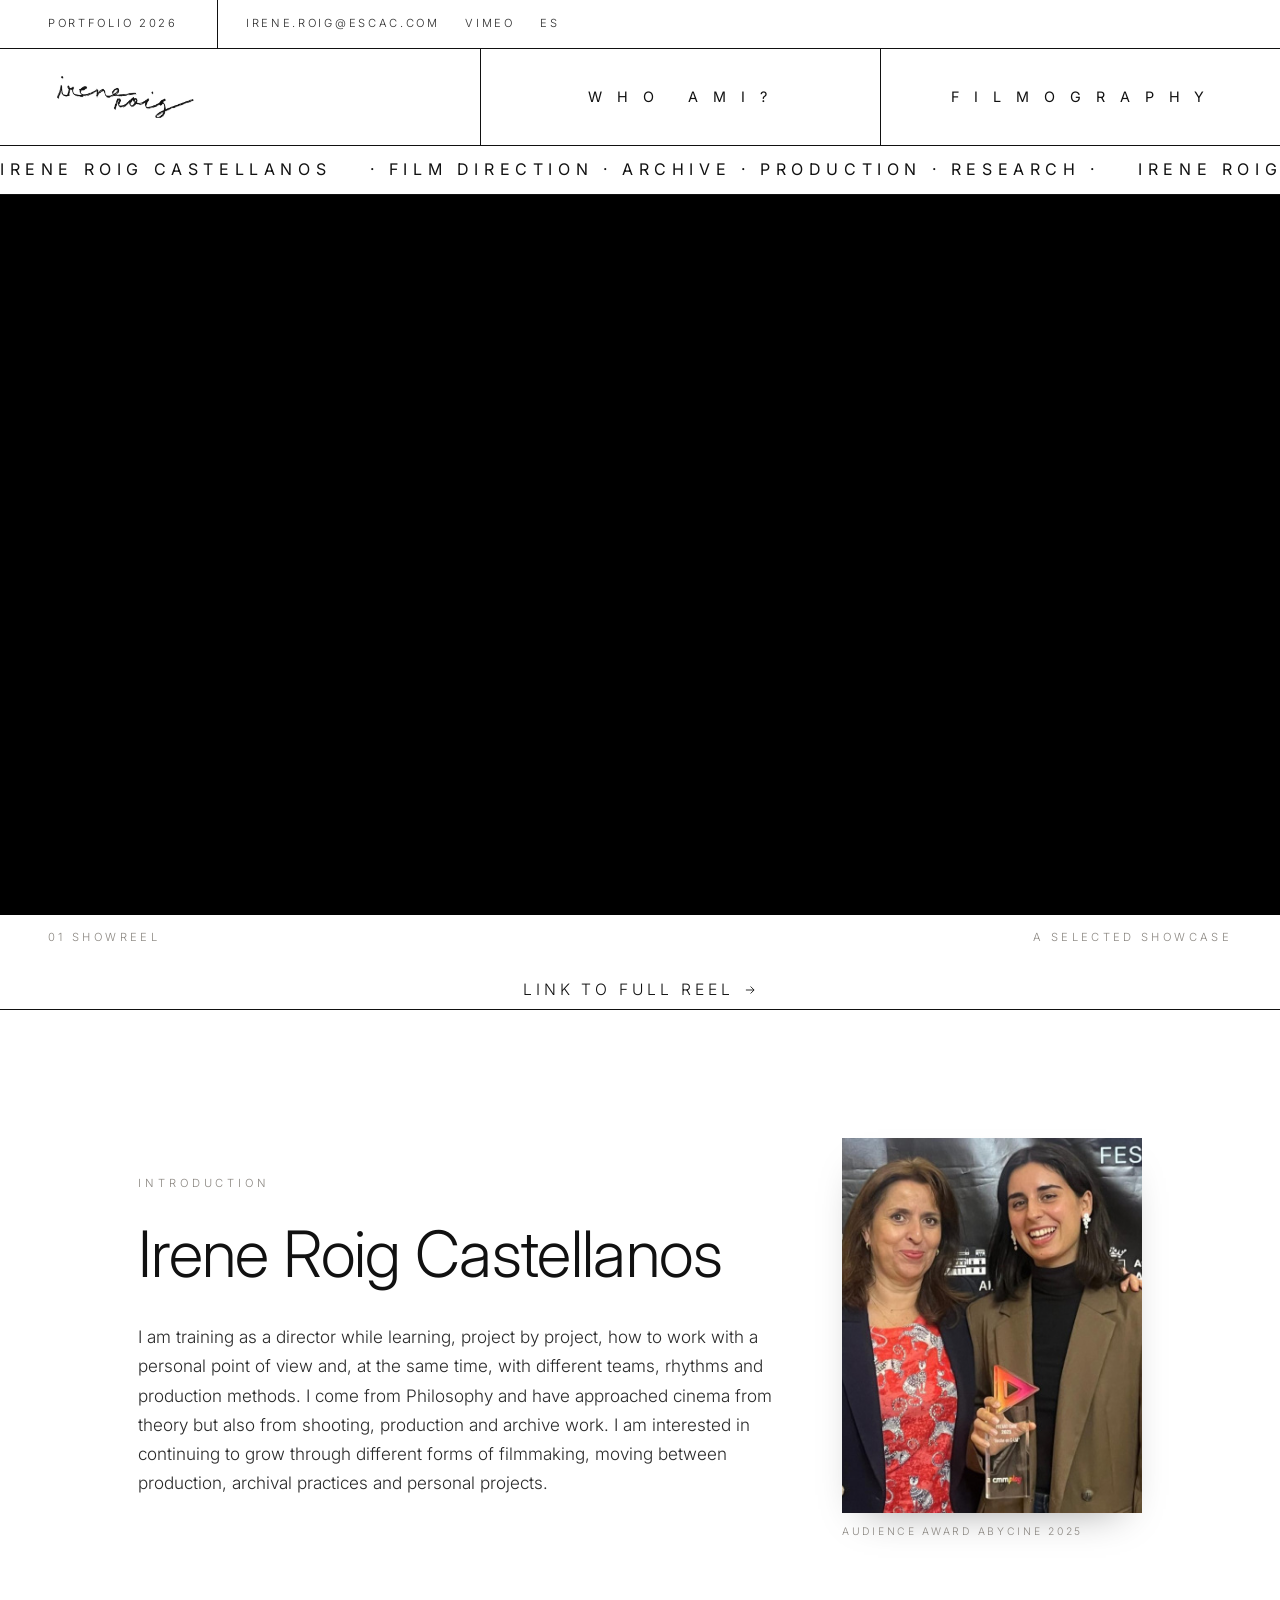
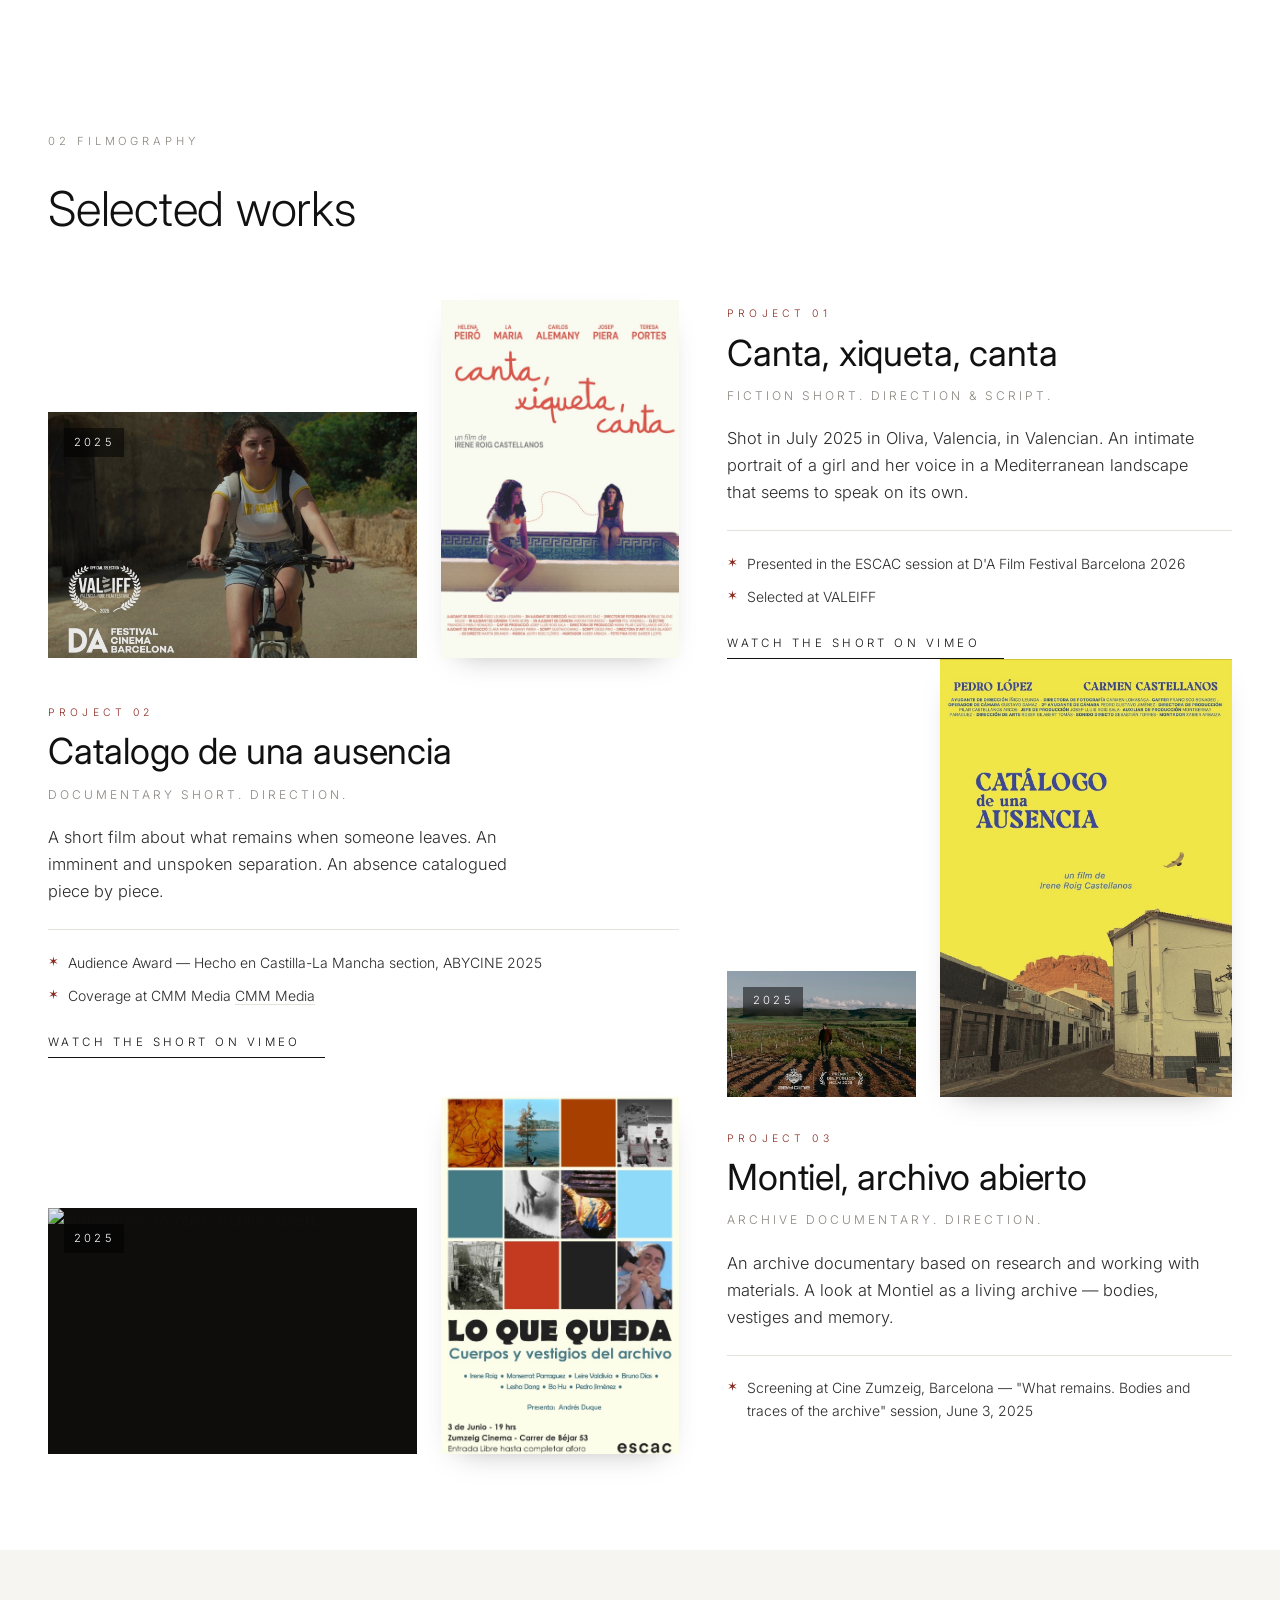
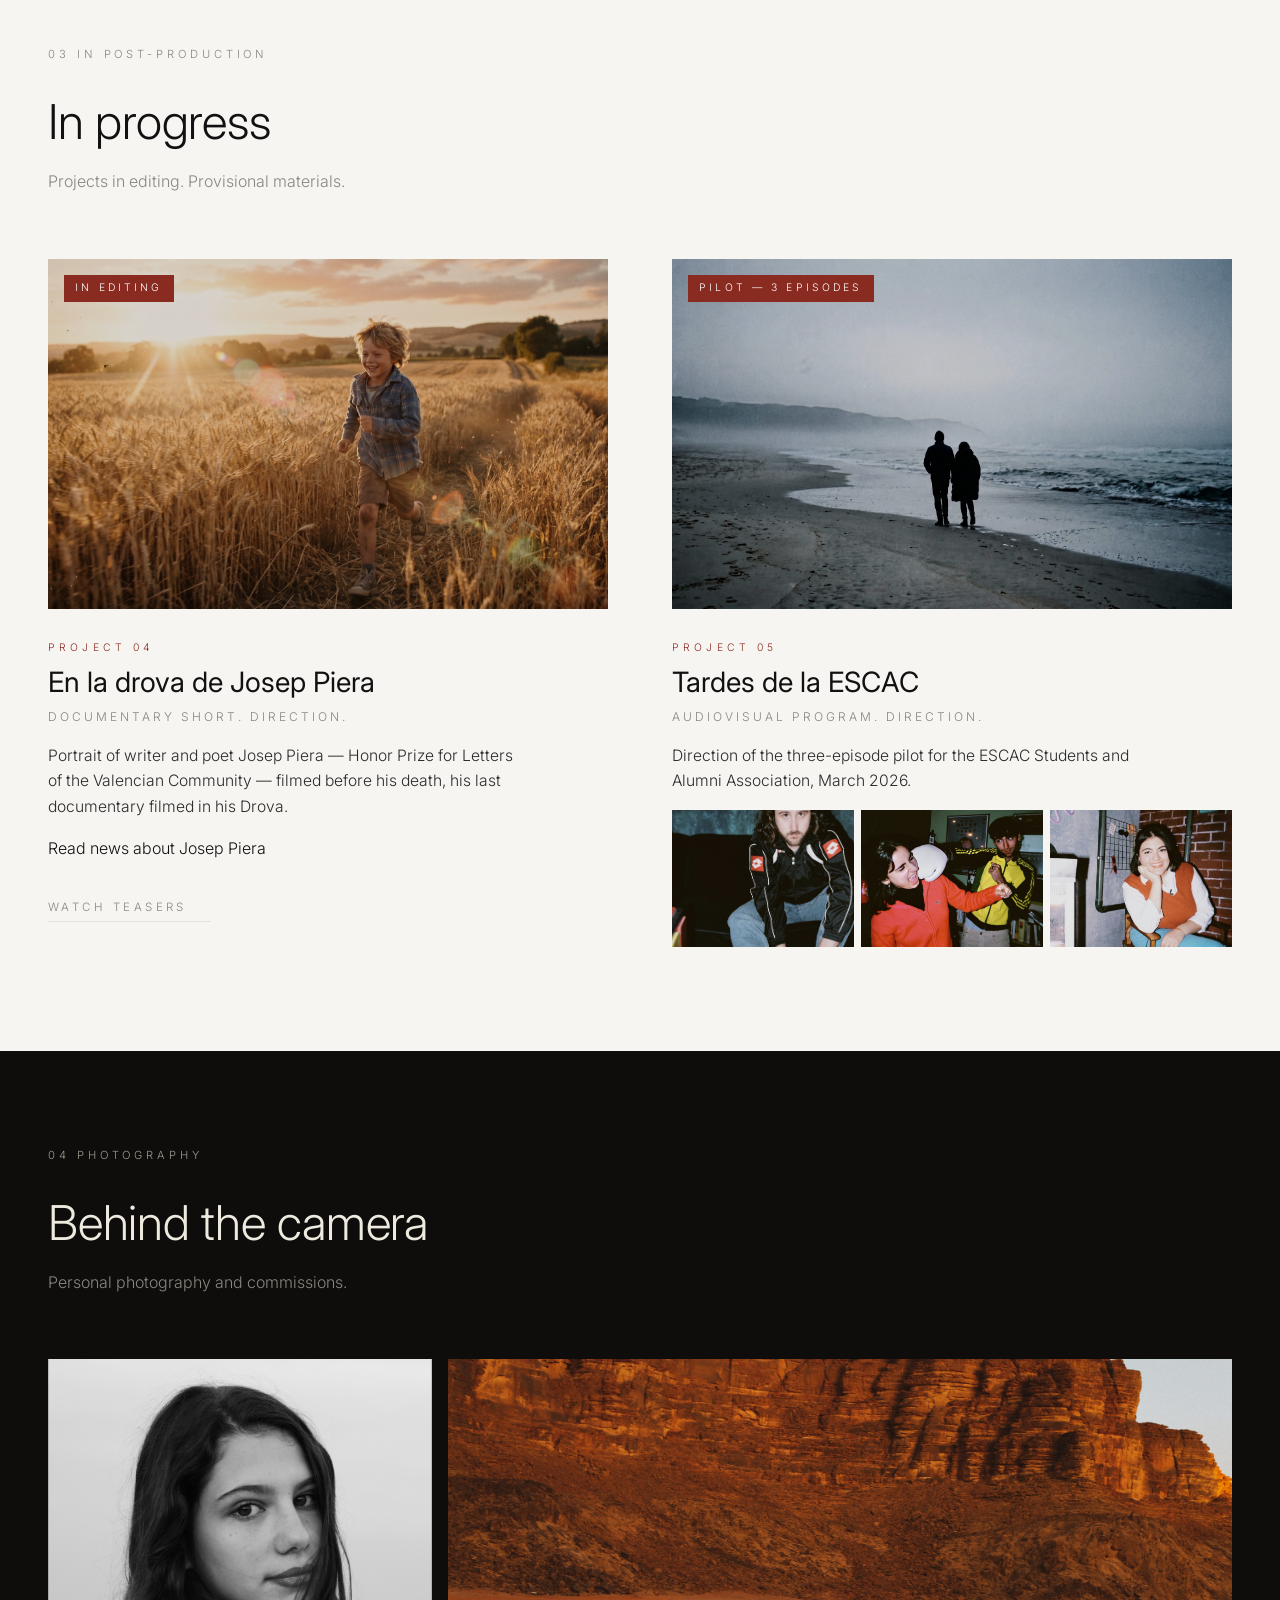
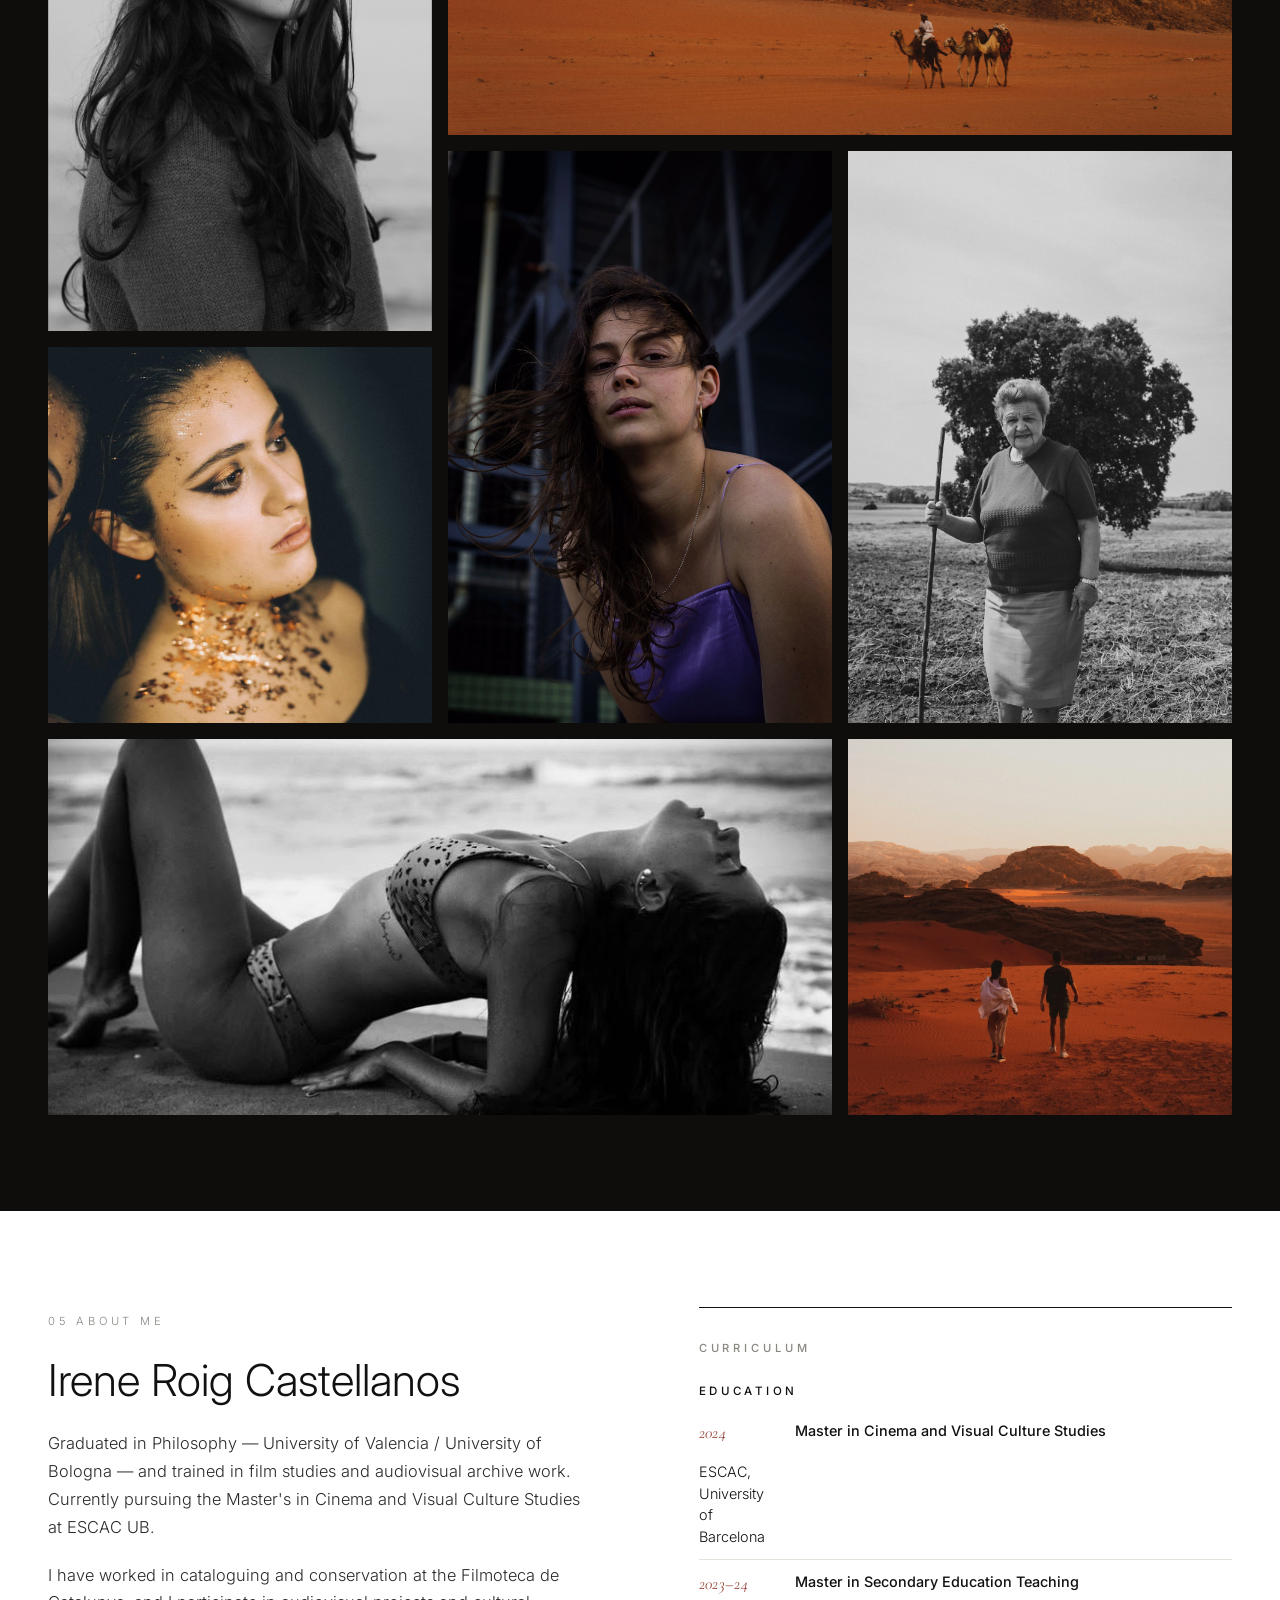
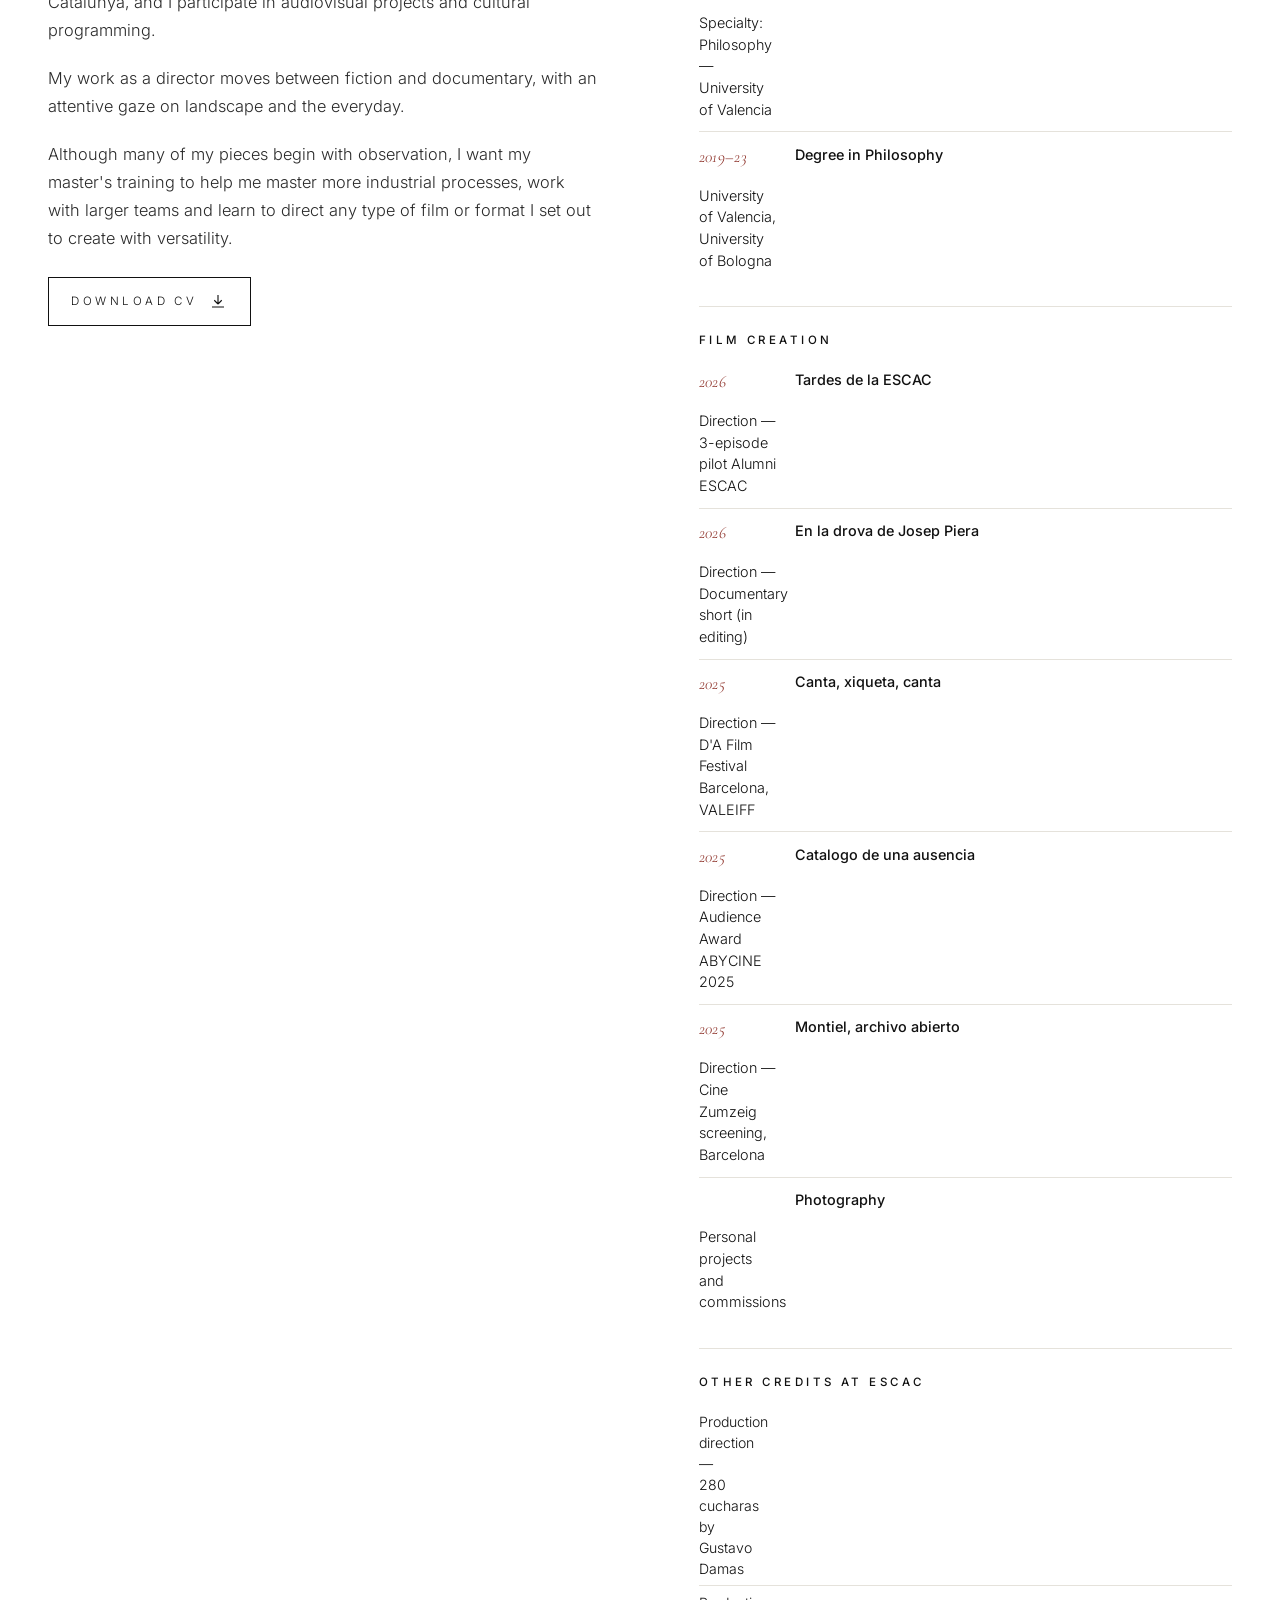
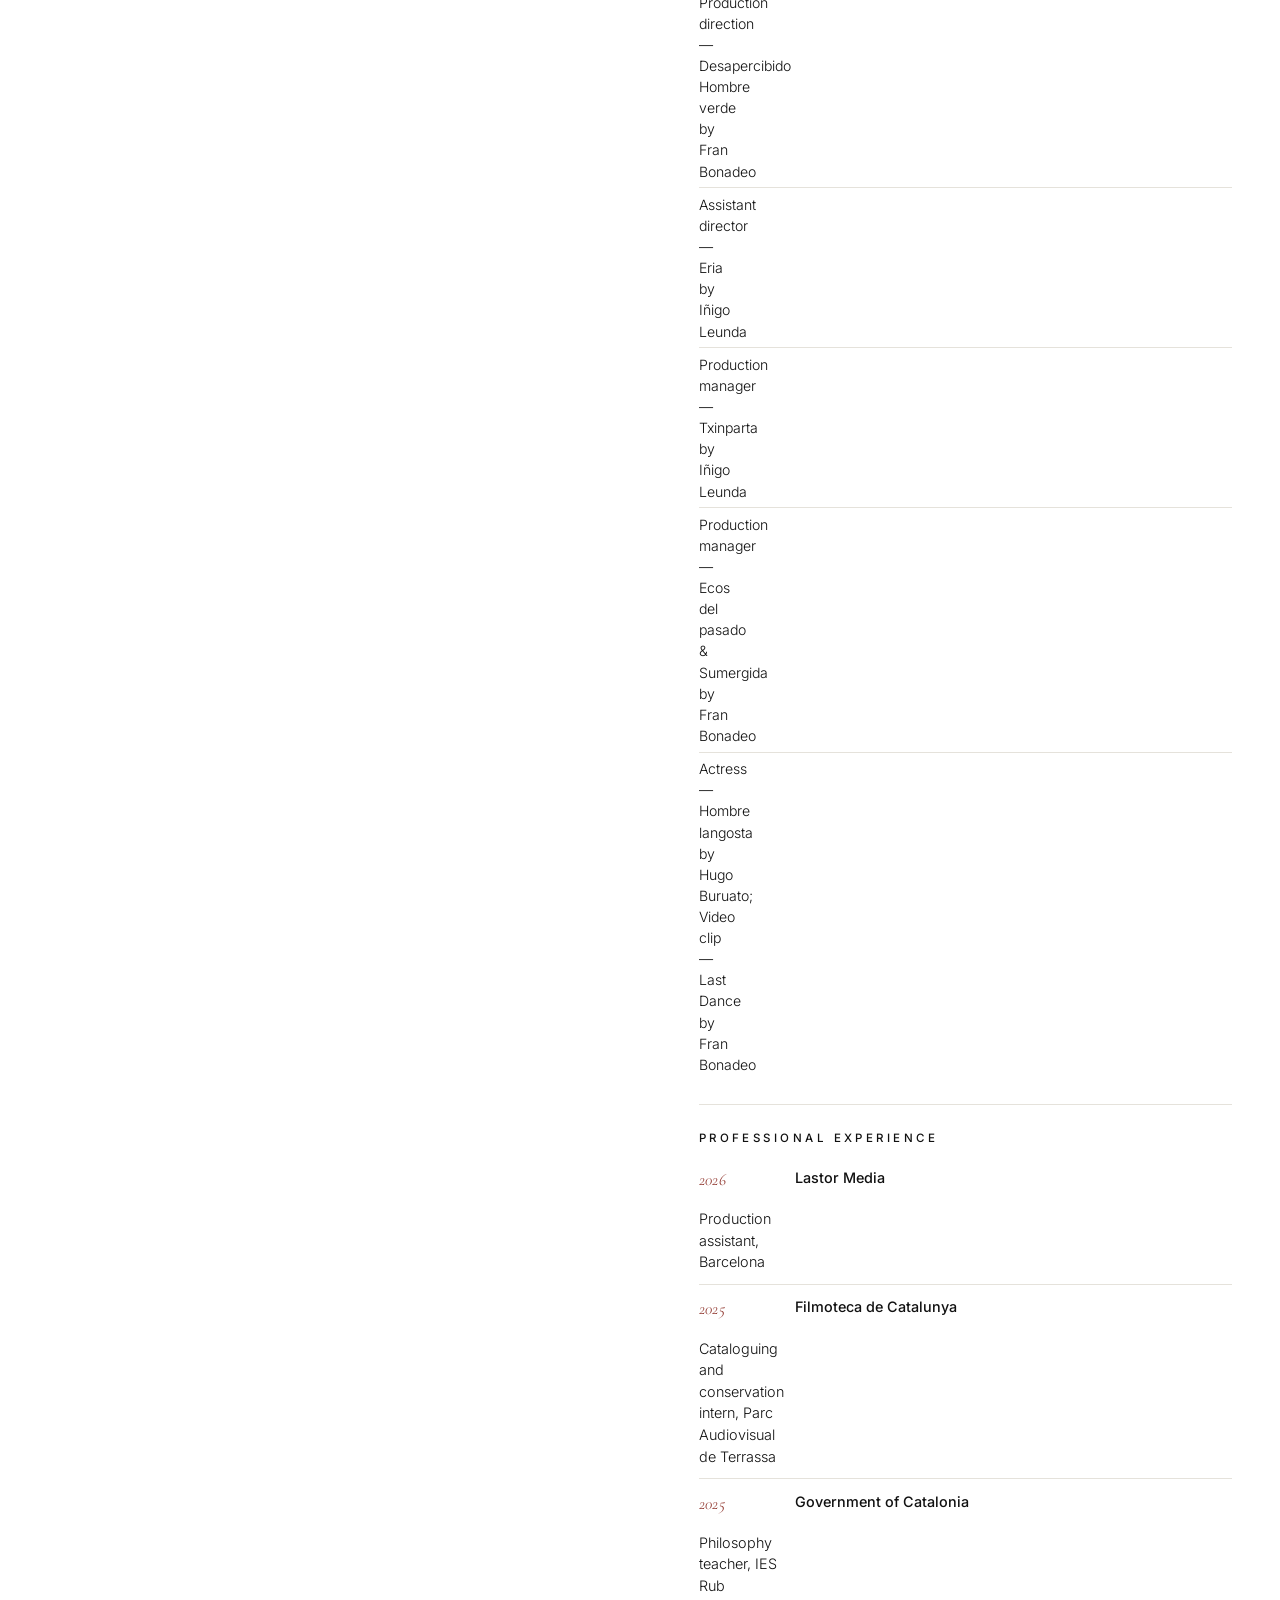
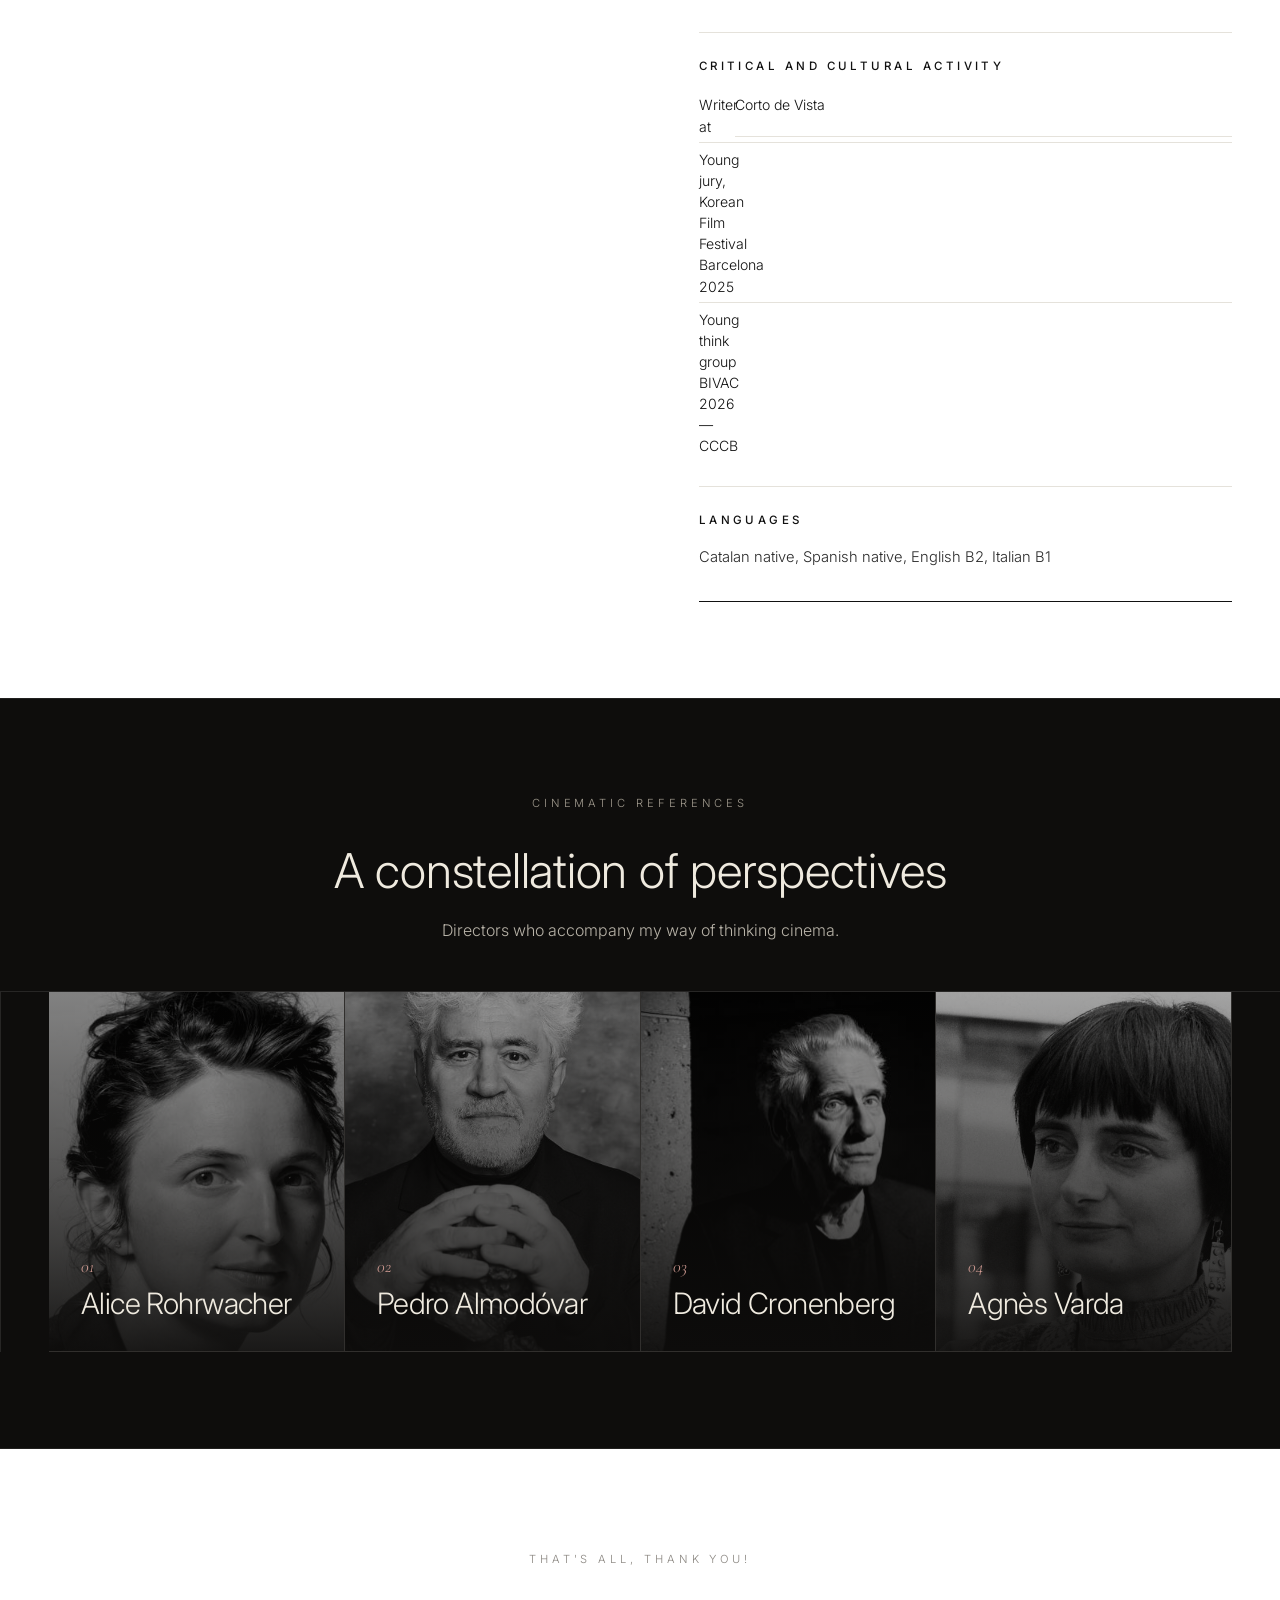
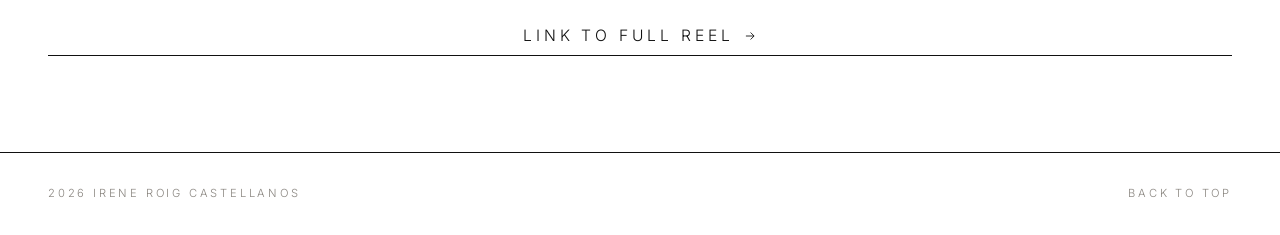
==== commit bee09bd4: "Update index.html" ====
--- a/en/index.html
+++ b/en/index.html
@@ -31,7 +31,7 @@
 <img class="header-signature" src="../assets/images/logo-firma.jpg" alt="Irene Roig Castellanos" />
 </a>
 
-<a href="#about-me" class="header-block header-block--link"><span>W H O&nbsp;&nbsp; A M I ?</span></a>
+<a href="#about-me" class="header-block header-block--link"><span>W H O&nbsp;&nbsp; A M  I ?</span></a>
 <a href="#filmography" class="header-block header-block--link"><span>F I L M O G R A P H Y</span></a>
 
 <button class="nav-toggle" aria-label="Open menu" aria-expanded="false">
@@ -53,9 +53,9 @@
 <!-- MARQUEE -->
 <div class="marquee" aria-hidden="true">
 <div class="marquee-track">
-<span>IRENE ROIG CASTELLANOS &nbsp;&nbsp; FILMMAKING · ARCHIVE · MEMORY &nbsp;&nbsp; IRENE ROIG CASTELLANOS &nbsp;&nbsp; FILMMAKING · ARCHIVE · MEMORY &nbsp;&nbsp;</span>
-<span>IRENE ROIG CASTELLANOS &nbsp;&nbsp; FILMMAKING · ARCHIVE · MEMORY &nbsp;&nbsp; IRENE ROIG CASTELLANOS &nbsp;&nbsp; FILMMAKING · ARCHIVE · MEMORY &nbsp;&nbsp;</span>
-<span>IRENE ROIG CASTELLANOS &nbsp;&nbsp; FILMMAKING · ARCHIVE · MEMORY &nbsp;&nbsp; IRENE ROIG CASTELLANOS &nbsp;&nbsp; FILMMAKING · ARCHIVE · MEMORY &nbsp;&nbsp;</span>
+<span>IRENE ROIG CASTELLANOS &nbsp;&nbsp; · FILM DIRECTION · ARCHIVE · PRODUCTION · RESEARCH ·  &nbsp;&nbsp; IRENE ROIG CASTELLANOS &nbsp;&nbsp; · FILM DIRECTION · ARCHIVE · PRODUCTION · RESEARCH · &nbsp;&nbsp;</span>
+<span>IRENE ROIG CASTELLANOS &nbsp;&nbsp; · FILM DIRECTION · ARCHIVE · PRODUCTION · RESEARCH ·  &nbsp;&nbsp; IRENE ROIG CASTELLANOS &nbsp;&nbsp; · FILM DIRECTION · ARCHIVE · PRODUCTION · RESEARCH · &nbsp;&nbsp;</span>
+<span>IRENE ROIG CASTELLANOS &nbsp;&nbsp; · FILM DIRECTION · ARCHIVE · PRODUCTION · RESEARCH · &nbsp;&nbsp; IRENE ROIG CASTELLANOS &nbsp;&nbsp; · FILM DIRECTION · ARCHIVE · PRODUCTION · RESEARCH · &nbsp;&nbsp;</span>
 </div>
 </div>
 
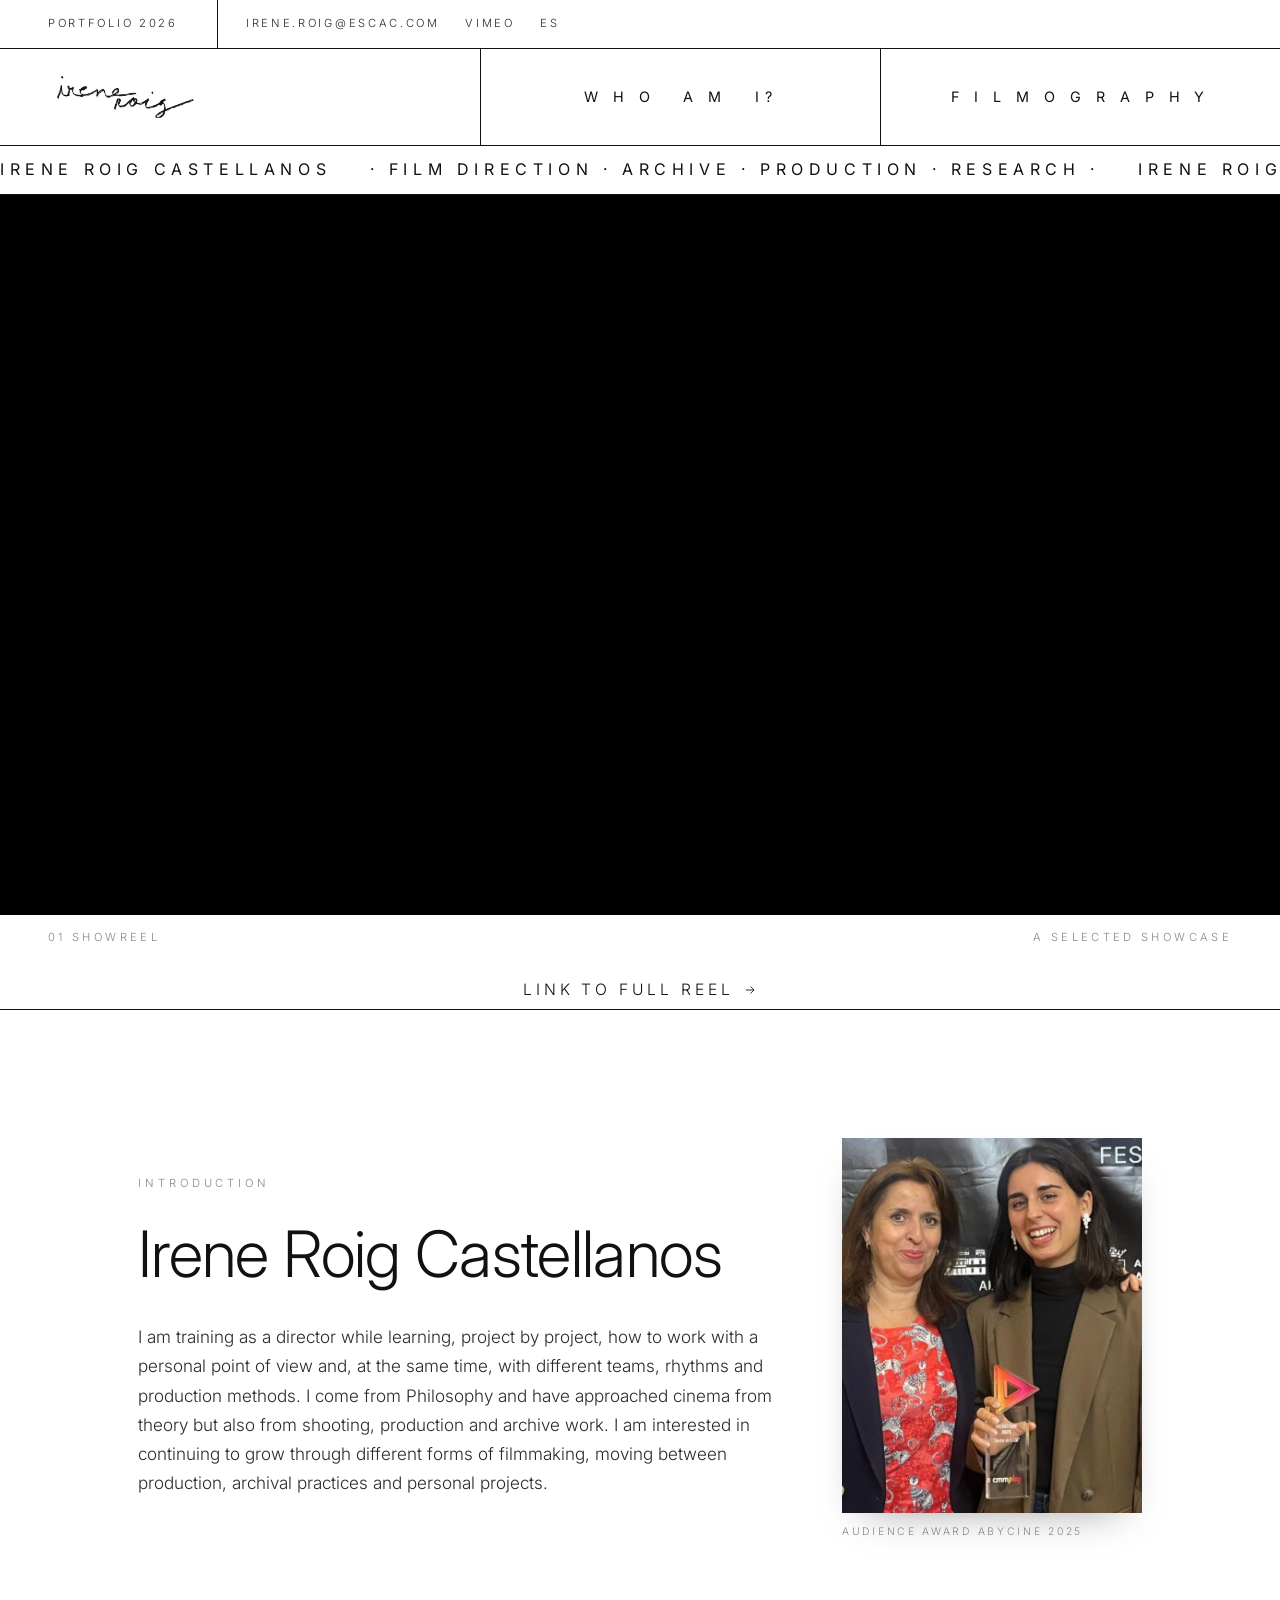
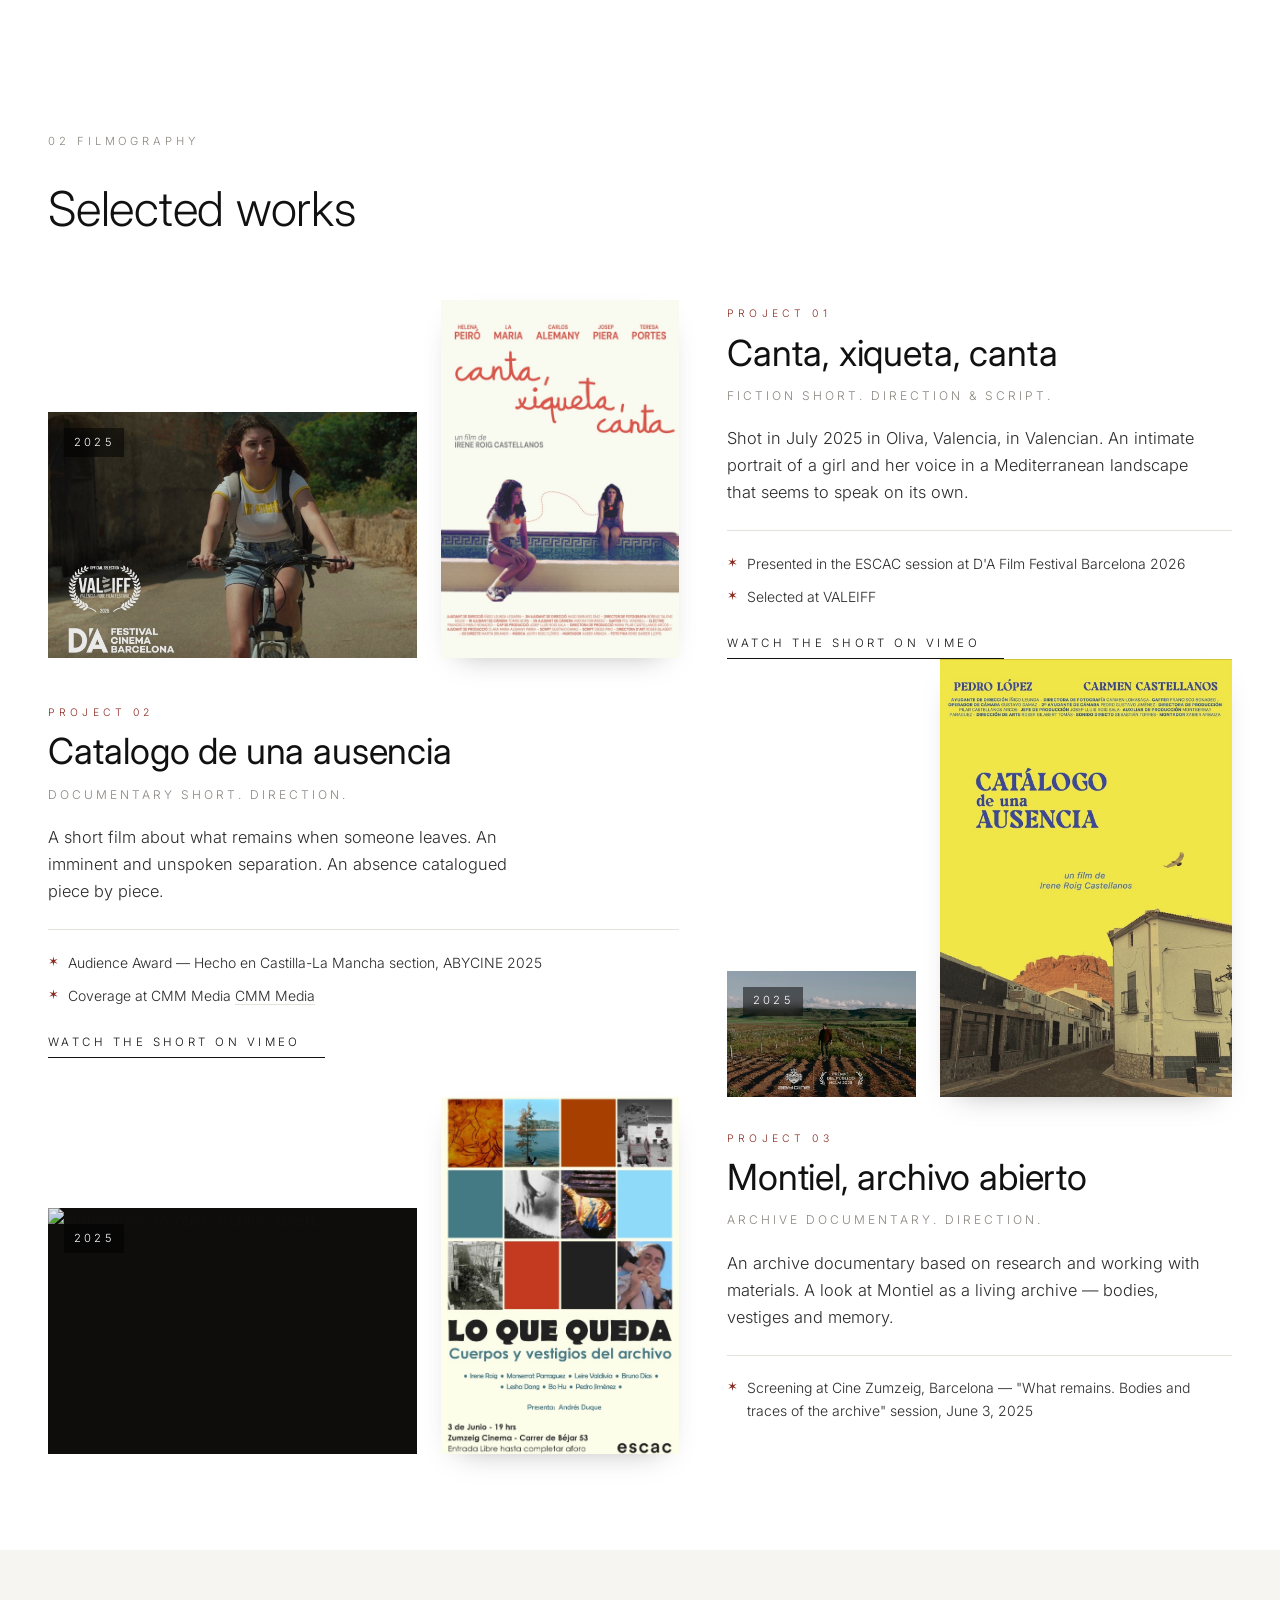
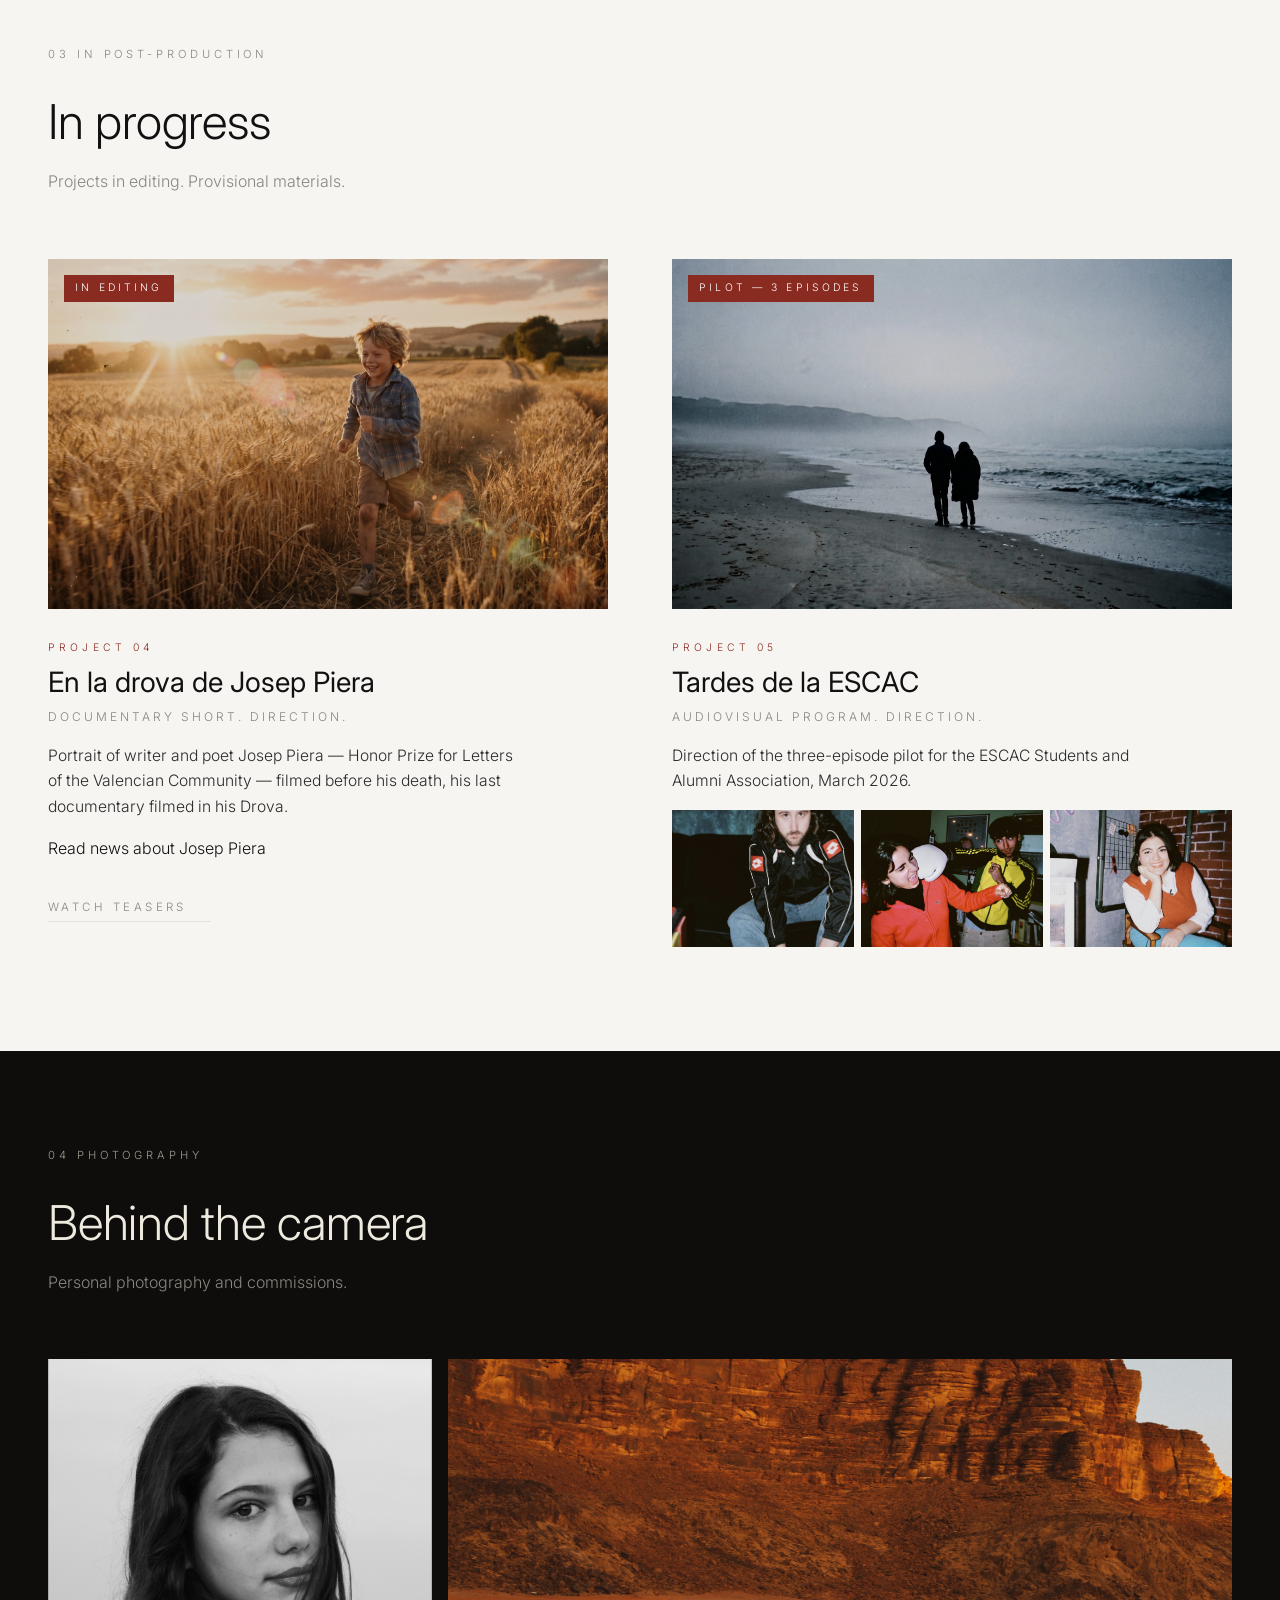
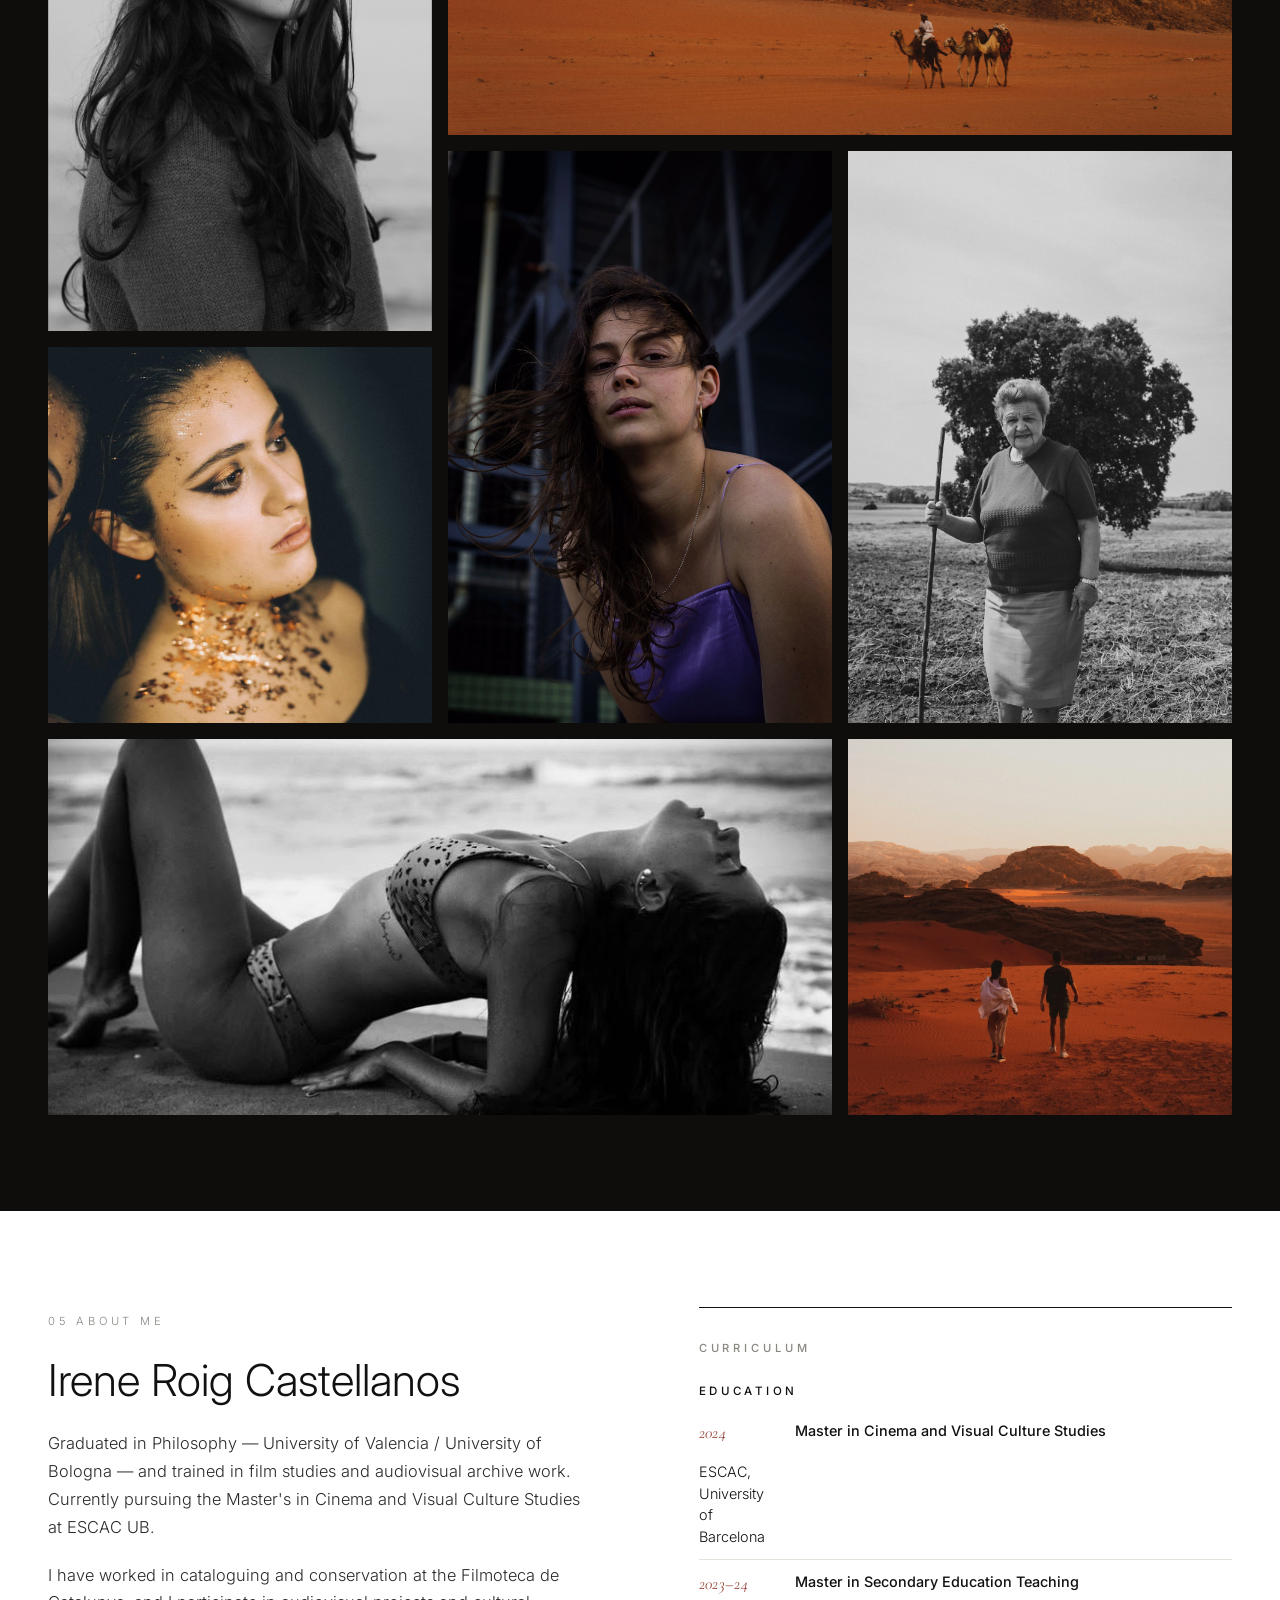
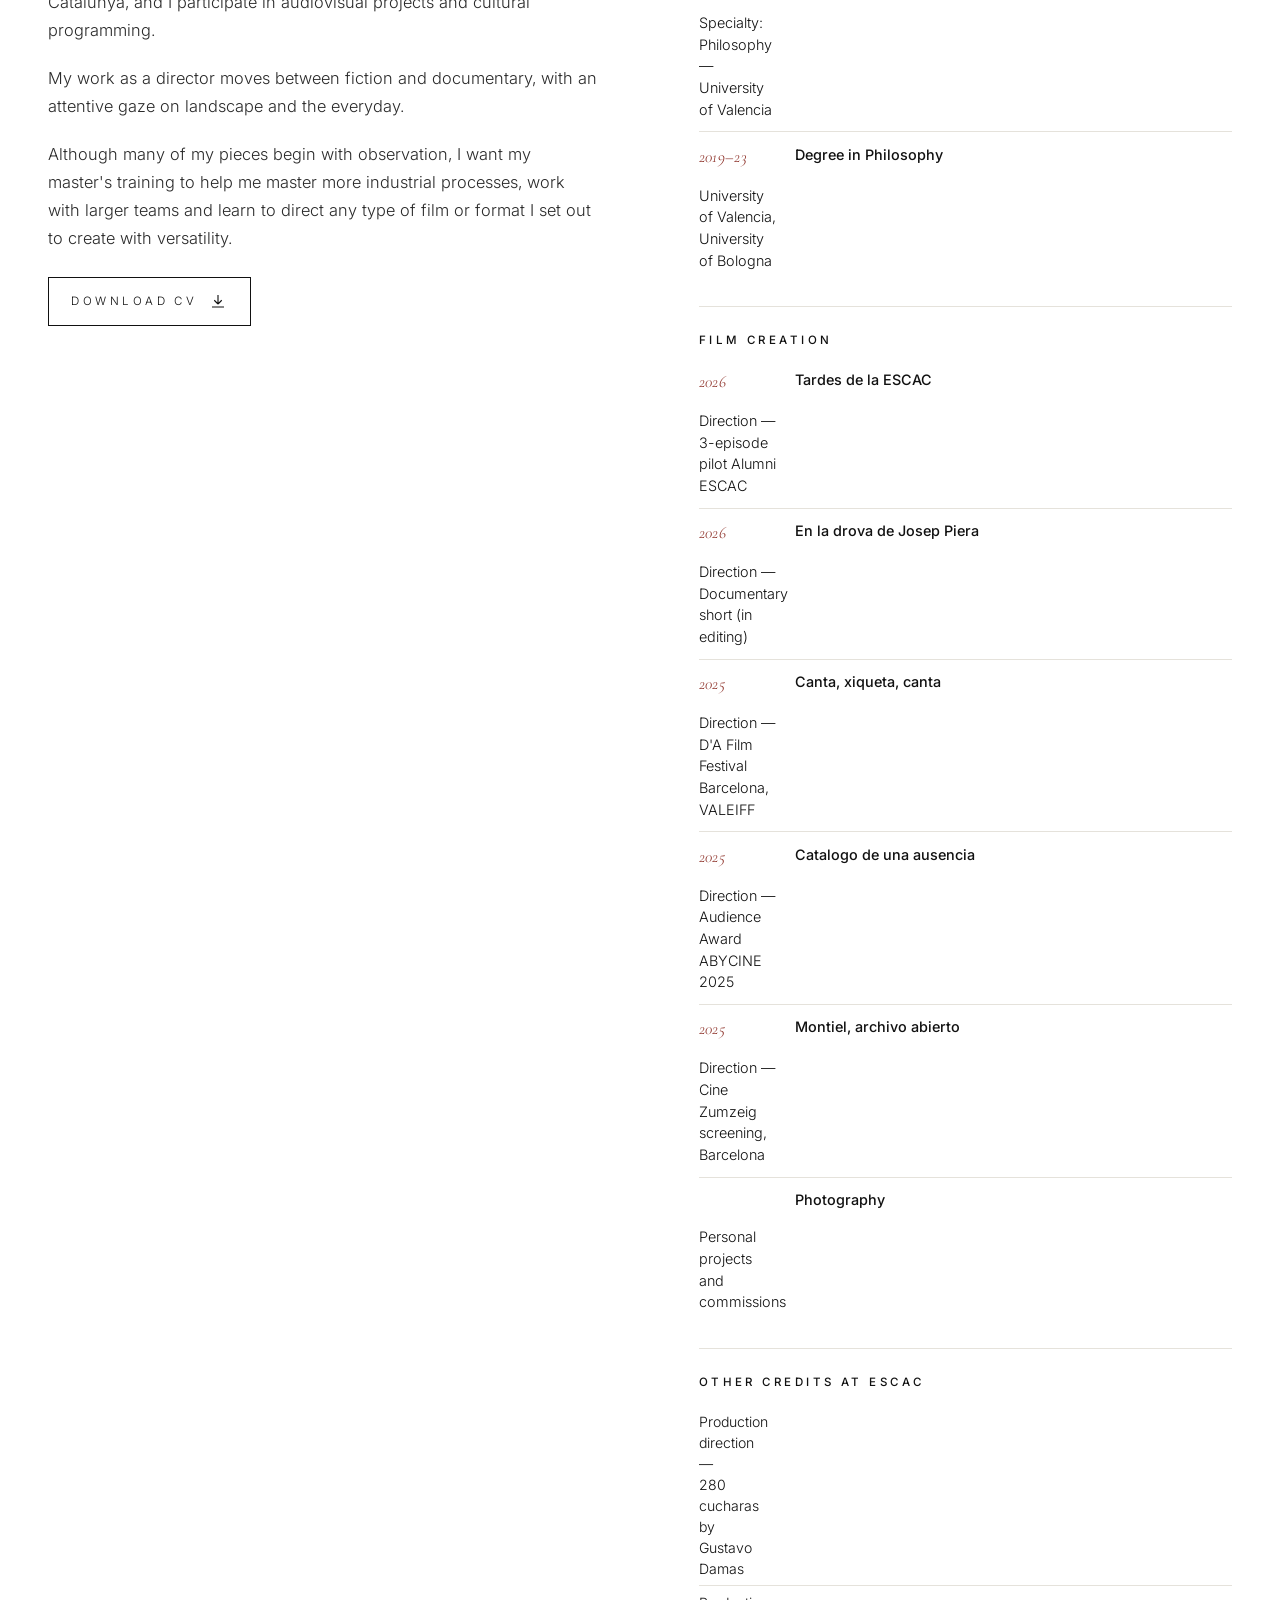
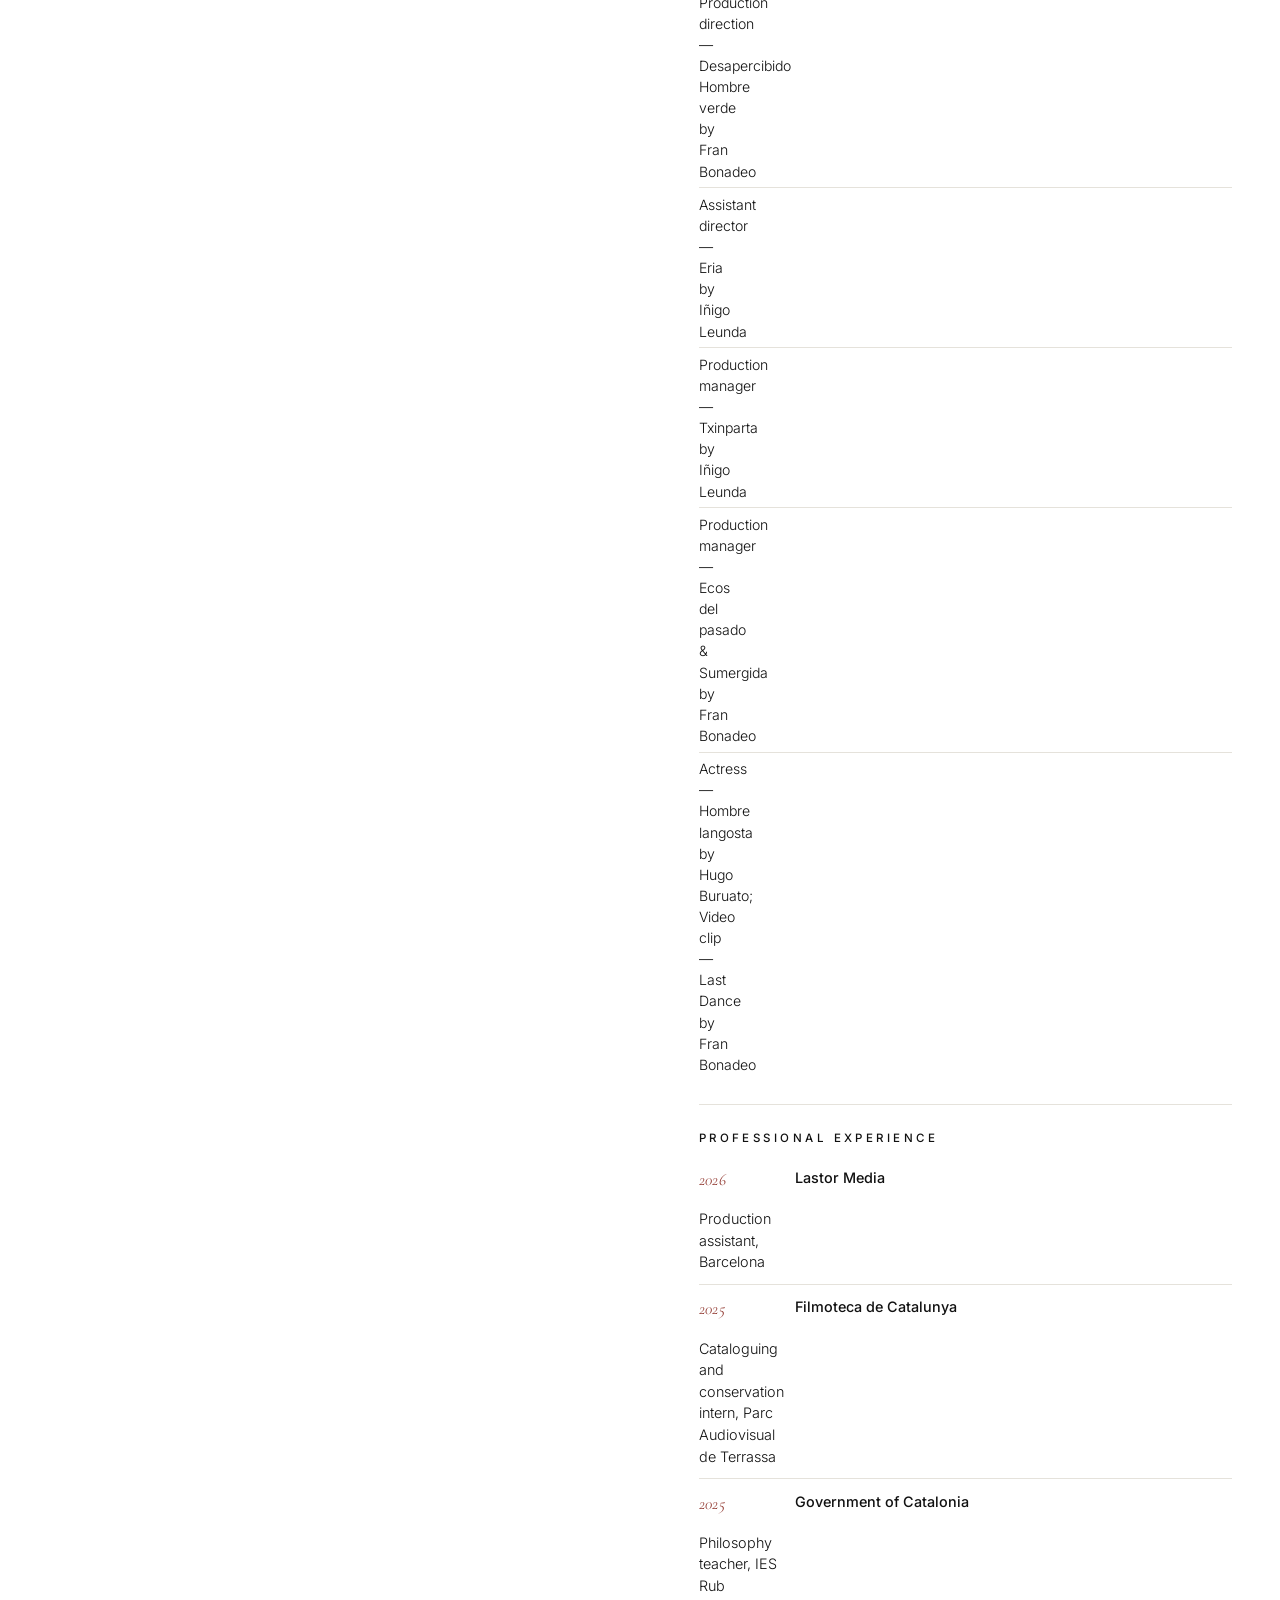
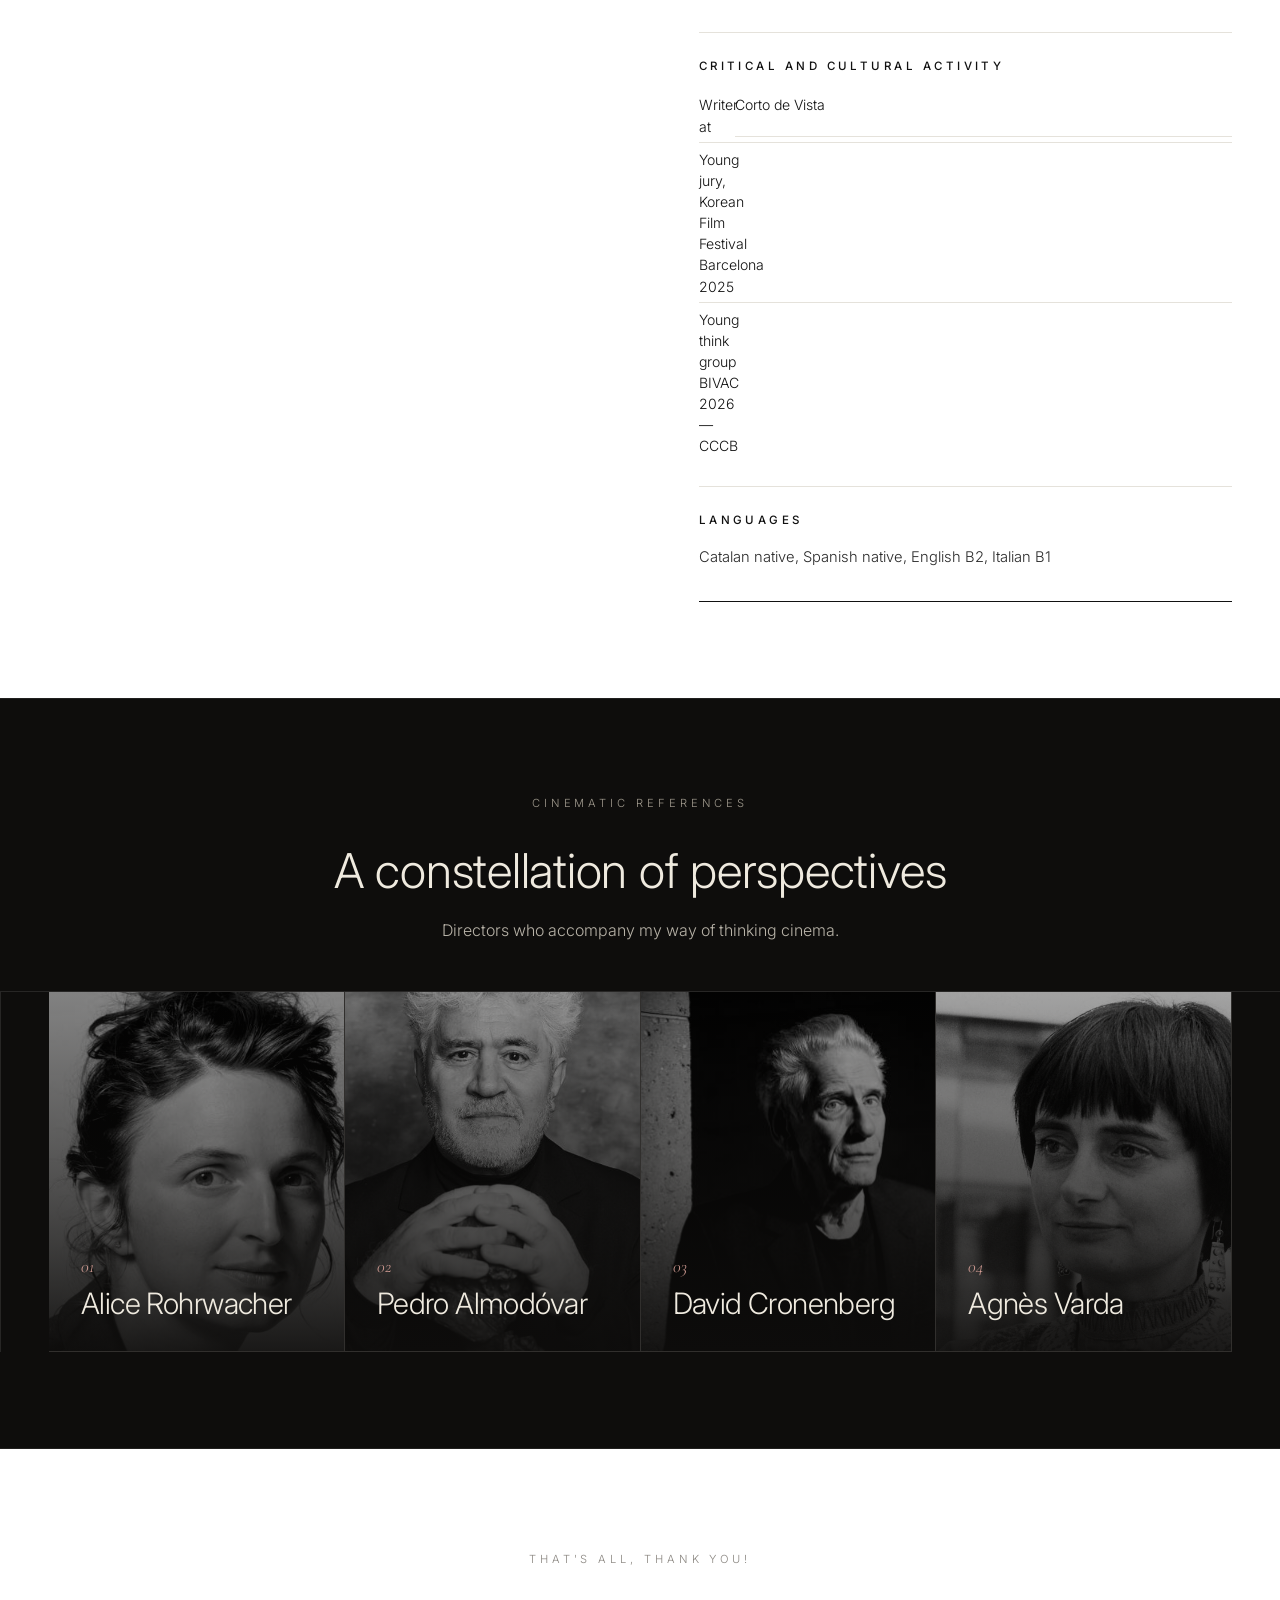
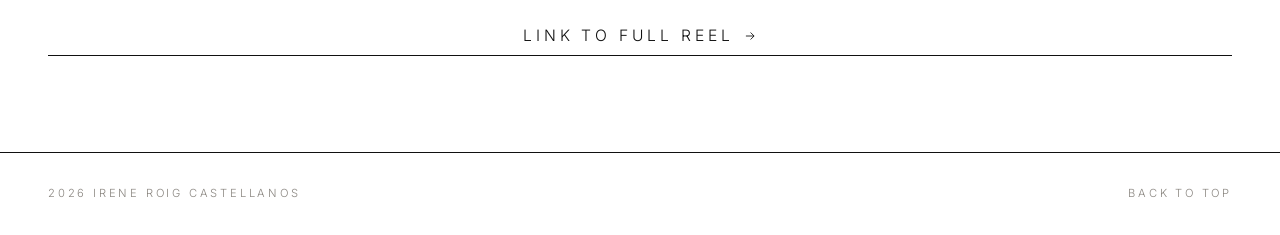
==== commit 5427b3f4: "Update index.html" ====
--- a/en/index.html
+++ b/en/index.html
@@ -31,7 +31,7 @@
 <img class="header-signature" src="../assets/images/logo-firma.jpg" alt="Irene Roig Castellanos" />
 </a>
 
-<a href="#about-me" class="header-block header-block--link"><span>W H O&nbsp;&nbsp; A M  I ?</span></a>
+<a href="#about-me" class="header-block header-block--link"><span>W H O&nbsp;&nbsp; A M&nbsp;&nbsp;  I?</span></a>
 <a href="#filmography" class="header-block header-block--link"><span>F I L M O G R A P H Y</span></a>
 
 <button class="nav-toggle" aria-label="Open menu" aria-expanded="false">
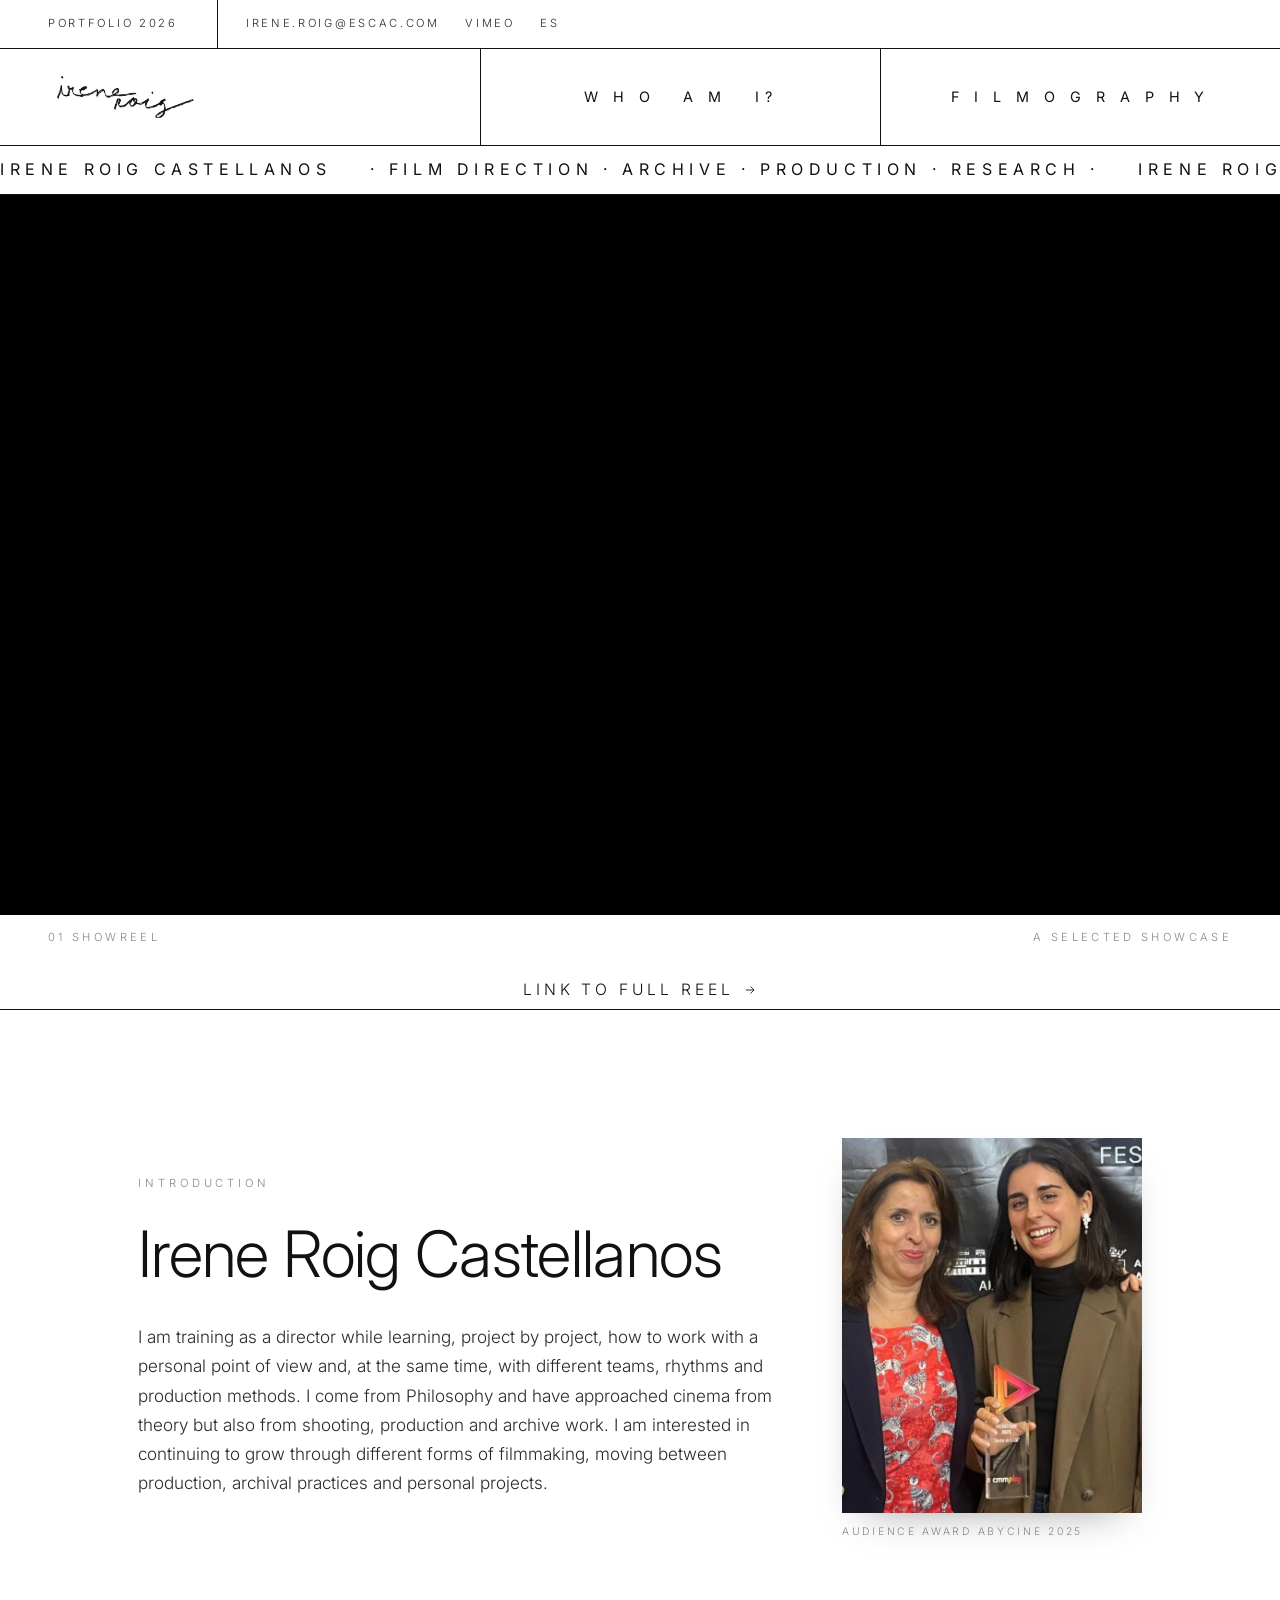
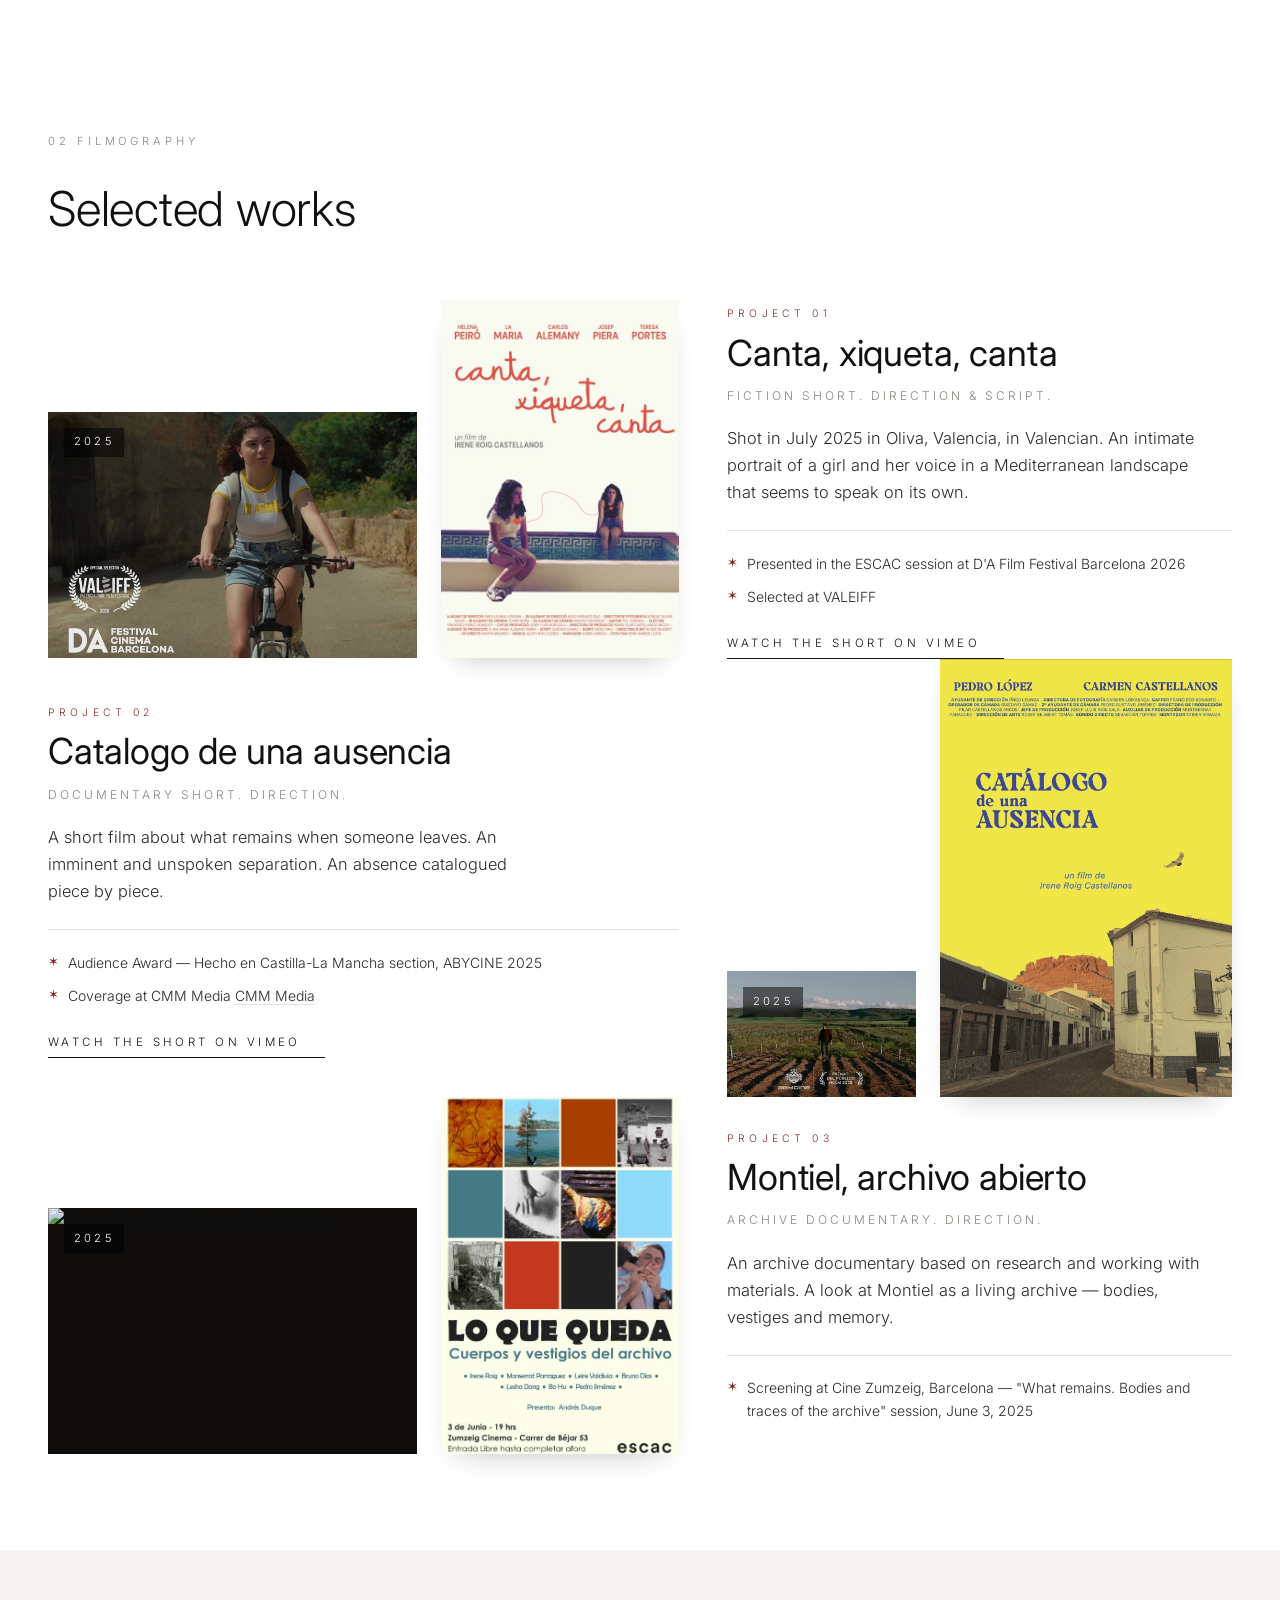
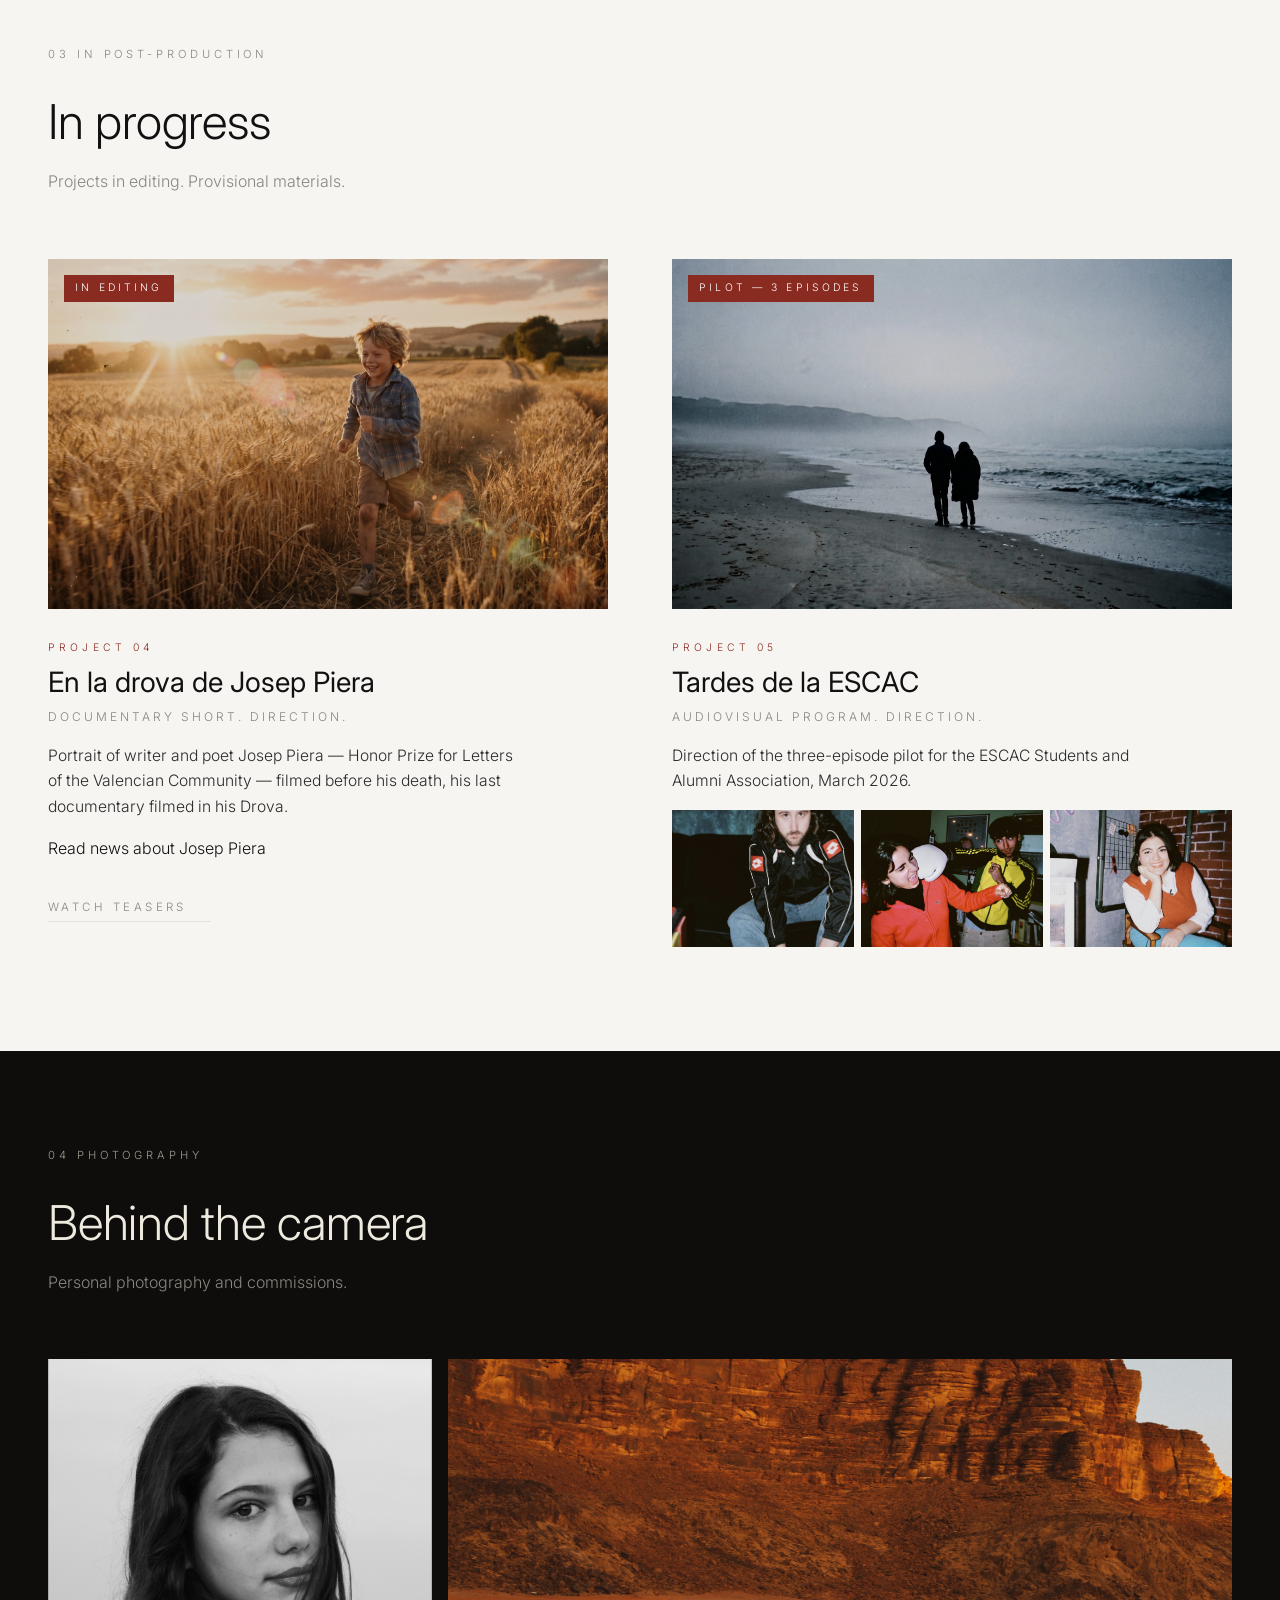
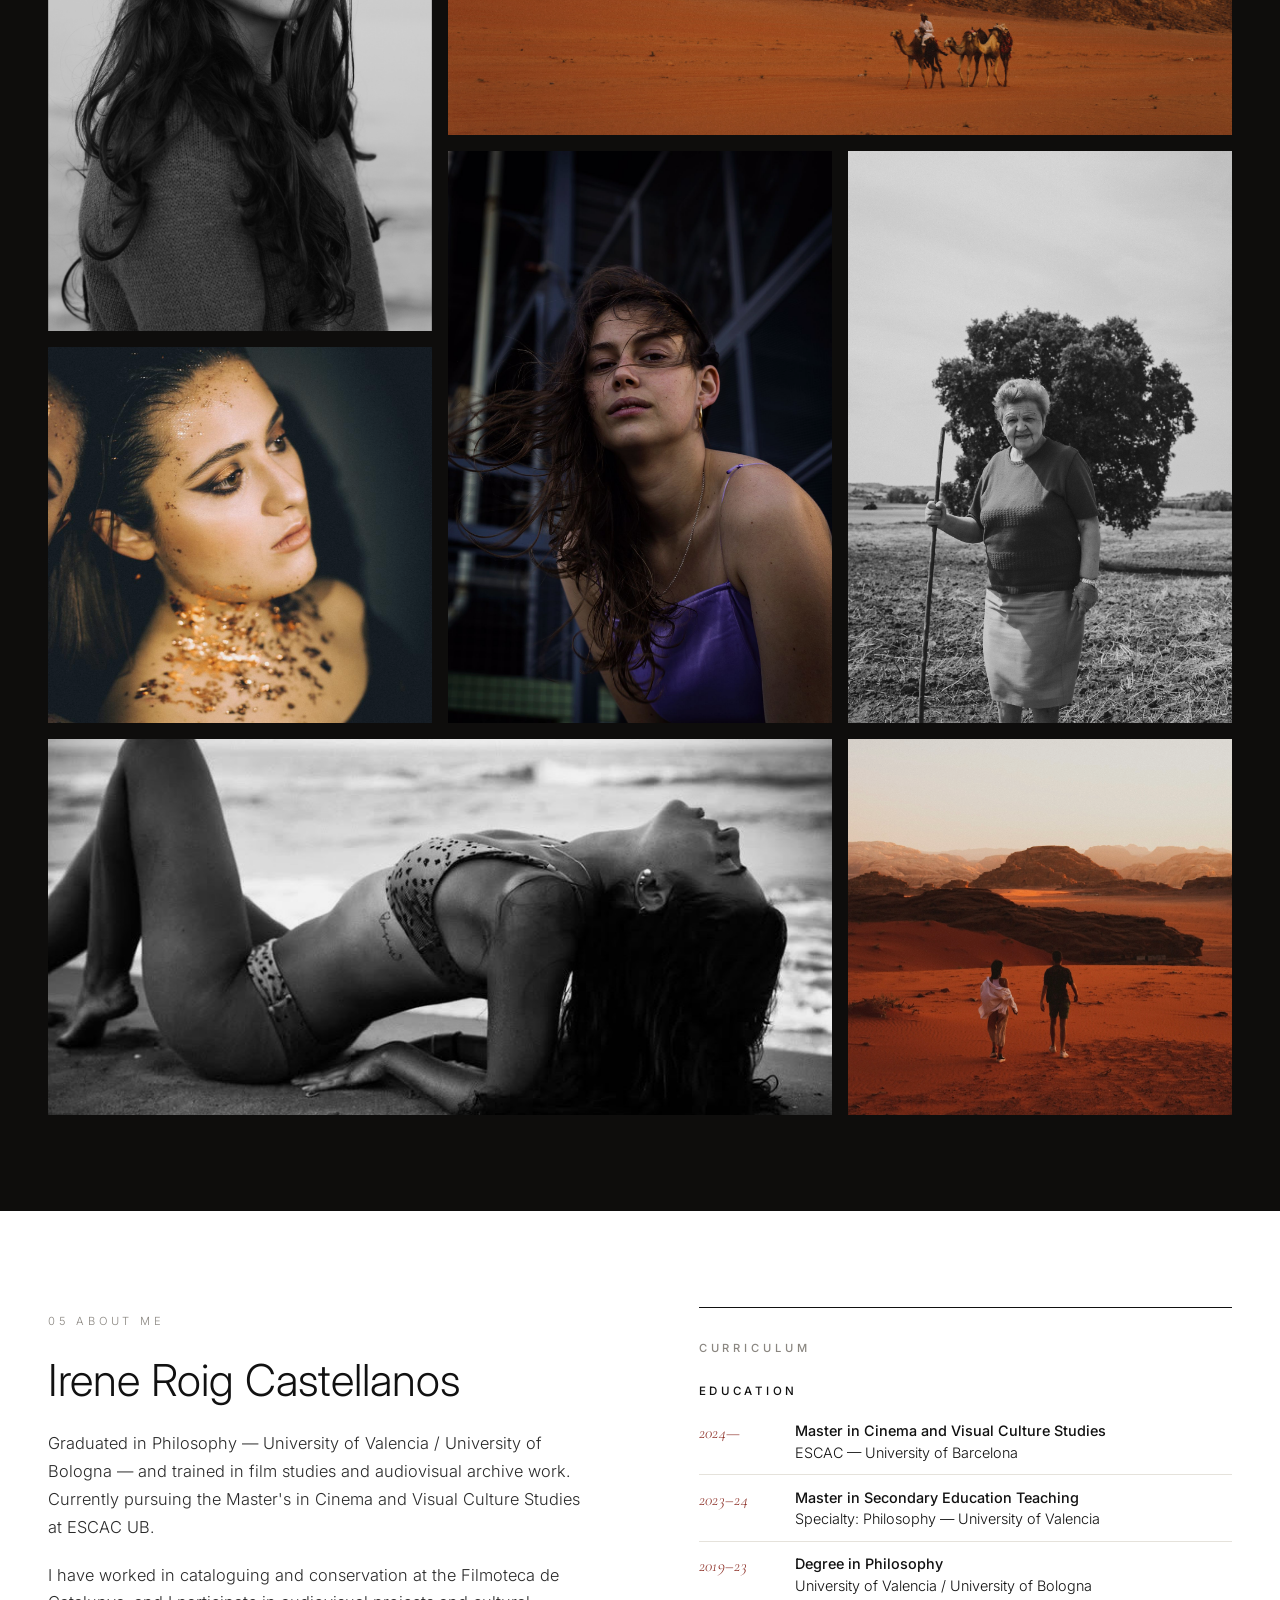
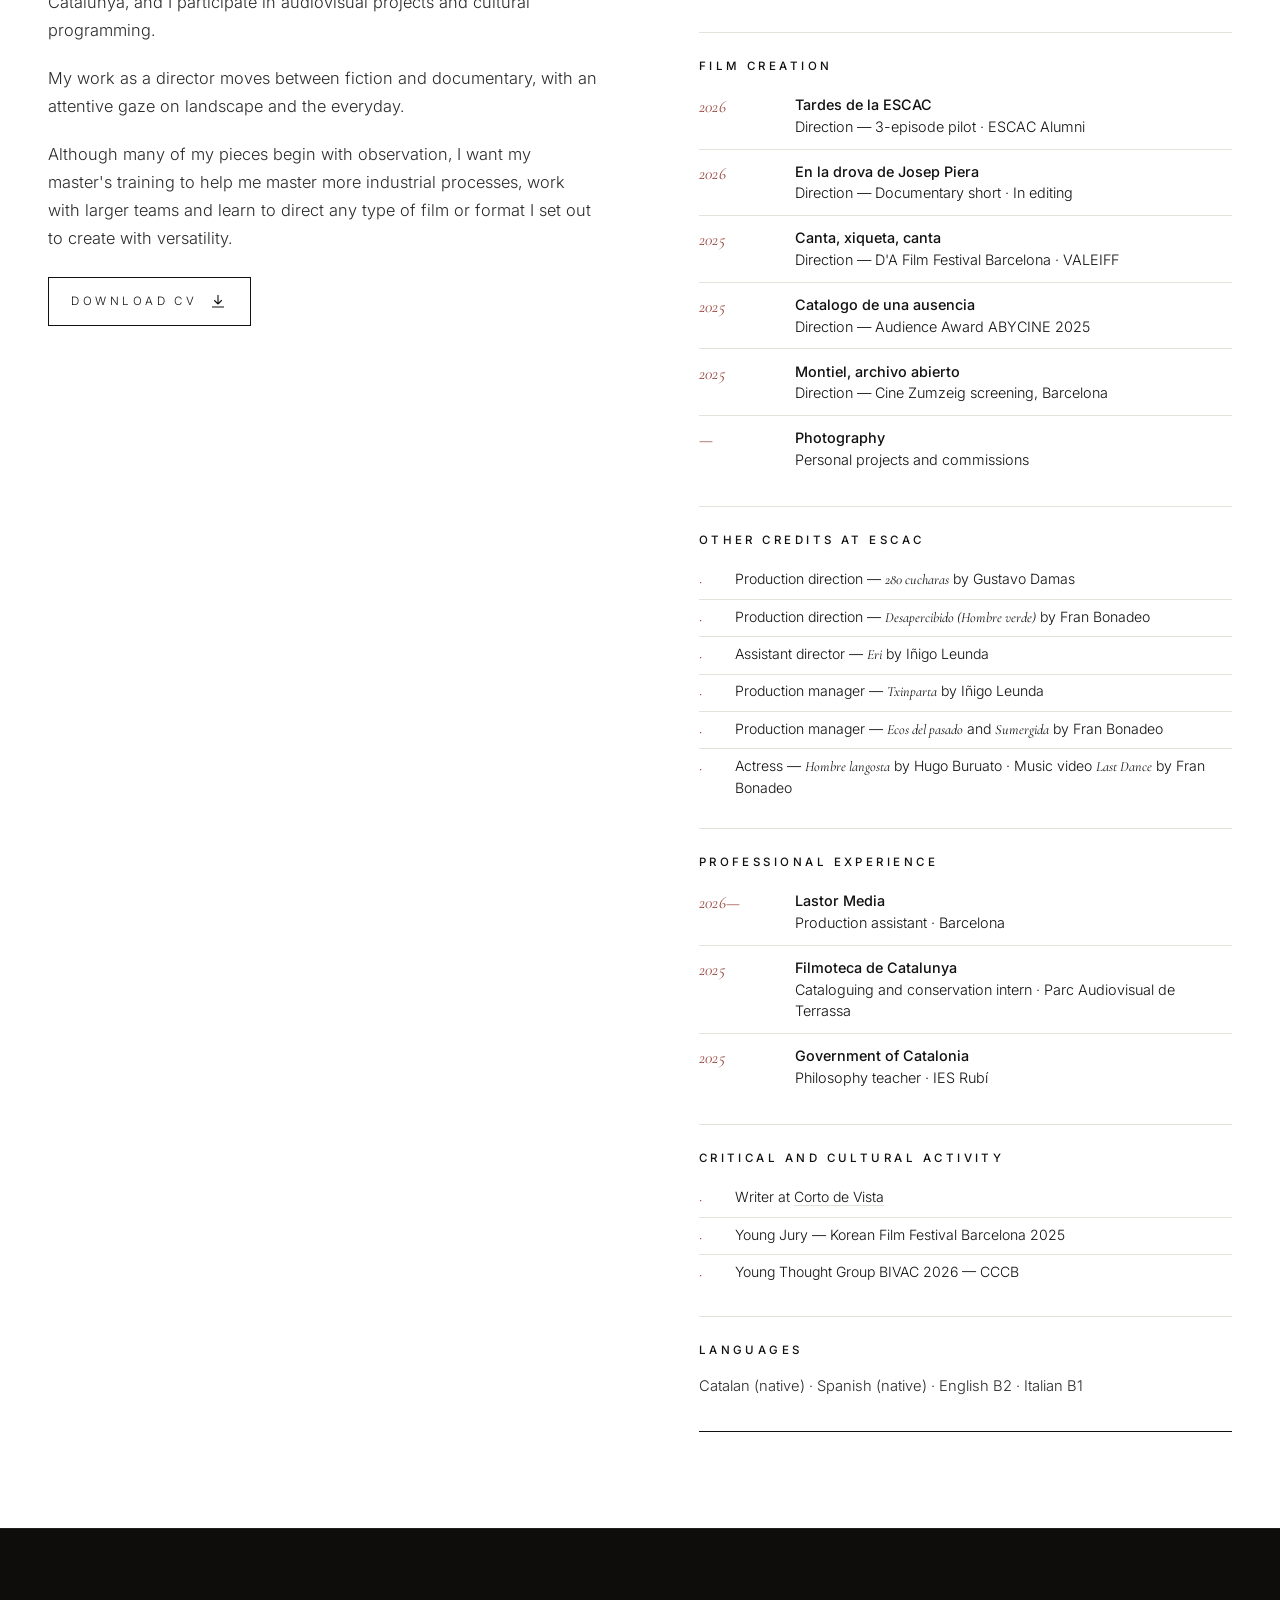
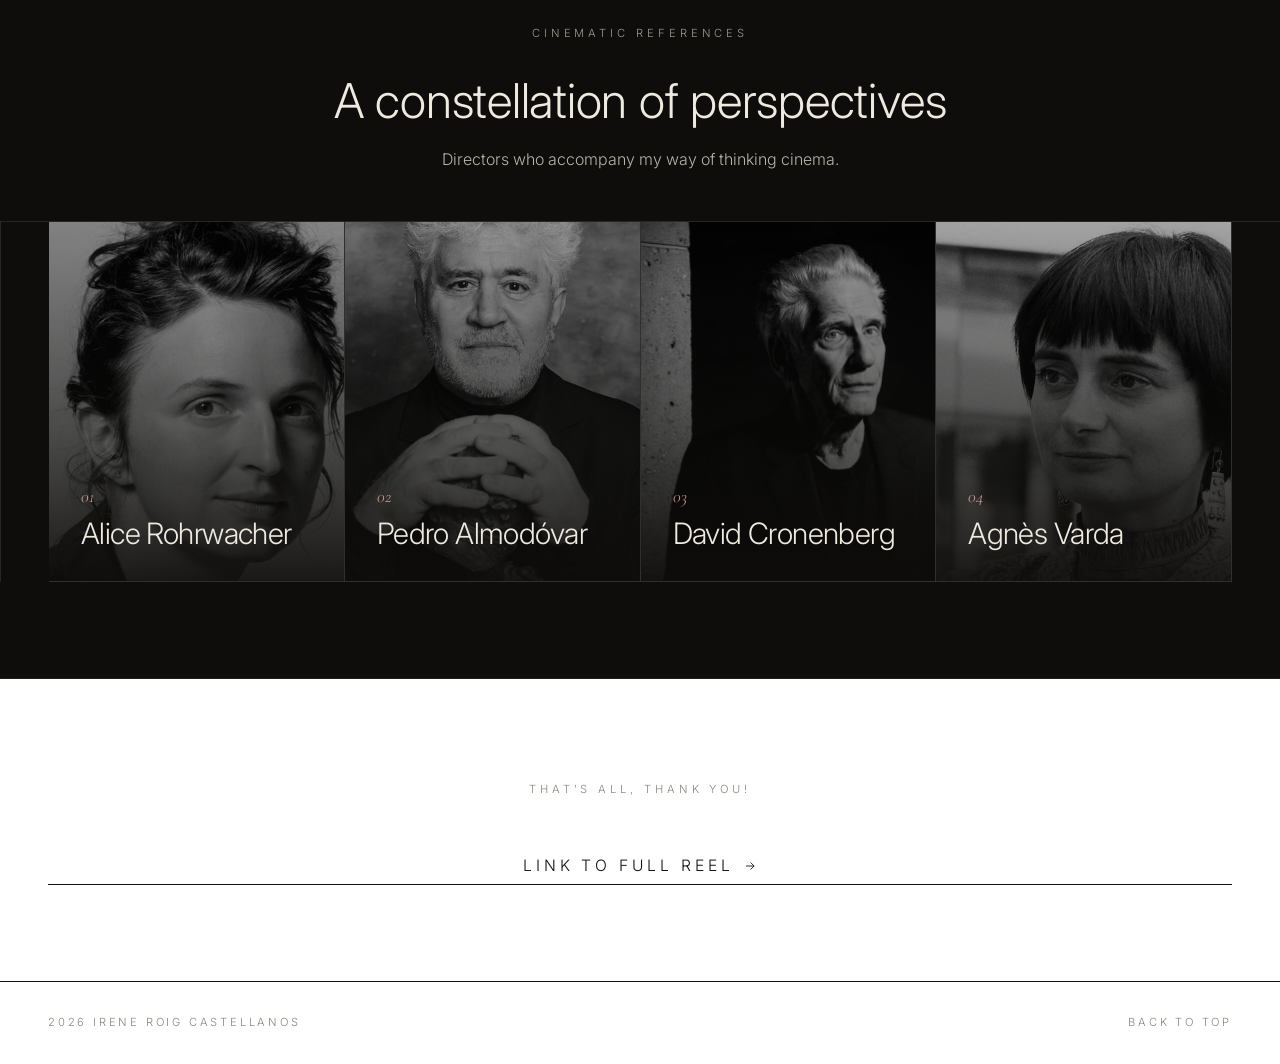
==== commit 4d08d419: "Update index.html" ====
--- a/en/index.html
+++ b/en/index.html
@@ -267,97 +267,276 @@
 
 <!-- ABOUT / CV -->
 <section class="section" id="about-me">
-<div class="about-grid">
-<div class="about-text">
-<span class="eyebrow">05 About me</span>
-<h2>Irene Roig Castellanos</h2>
-<p>Graduated in Philosophy — University of Valencia / University of Bologna — and trained in film studies and audiovisual archive work. Currently pursuing the Master's in Cinema and Visual Culture Studies at ESCAC UB.</p>
-<p>I have worked in cataloguing and conservation at the Filmoteca de Catalunya, and I participate in audiovisual projects and cultural programming.</p>
-<p>My work as a director moves between fiction and documentary, with an attentive gaze on landscape and the everyday.</p>
-<p>Although many of my pieces begin with observation, I want my master's training to help me master more industrial processes, work with larger teams and learn to direct any type of film or format I set out to create with versatility.</p>
-
-<div class="download-row">
-<a href="../assets/Irene Roig English.pdf" class="download-btn" download>
-<span>Download CV</span>
-<svg viewBox="0 0 24 24" width="18" height="18" fill="none" stroke="currentColor" stroke-width="1.5" aria-hidden="true">
-<path d="M12 4v12m0 0l-5-5m5 5l5-5M4 20h16"></path>
-</svg>
-</a>
-</div>
-</div>
-
-<aside class="cv-summary">
-<h3>Curriculum</h3>
-
-<div class="cv-block">
-<h4>Education</h4>
-<ul class="cv-list">
-<li><span class="cv-year">2024</span> <strong>Master in Cinema and Visual Culture Studies</strong>
-ESCAC, University of Barcelona</li>
-<li><span class="cv-year">2023–24</span> <strong>Master in Secondary Education Teaching</strong>
-Specialty: Philosophy — University of Valencia</li>
-<li><span class="cv-year">2019–23</span> <strong>Degree in Philosophy</strong>
-University of Valencia, University of Bologna</li>
-</ul>
-</div>
-
-<div class="cv-block">
-<h4>Film creation</h4>
-<ul class="cv-list">
-<li><span class="cv-year">2026</span> <strong>Tardes de la ESCAC</strong>
-Direction — 3-episode pilot Alumni ESCAC</li>
-<li><span class="cv-year">2026</span> <strong>En la drova de Josep Piera</strong>
-Direction — Documentary short (in editing)</li>
-<li><span class="cv-year">2025</span> <strong>Canta, xiqueta, canta</strong>
-Direction — D'A Film Festival Barcelona, VALEIFF</li>
-<li><span class="cv-year">2025</span> <strong>Catalogo de una ausencia</strong>
-Direction — Audience Award ABYCINE 2025</li>
-<li><span class="cv-year">2025</span> <strong>Montiel, archivo abierto</strong>
-Direction — Cine Zumzeig screening, Barcelona</li>
-<li><span class="cv-year"></span> <strong>Photography</strong>
-Personal projects and commissions</li>
-</ul>
-</div>
-
-<div class="cv-block">
-<h4>Other credits at ESCAC</h4>
-<ul class="cv-list cv-list--compact">
-<li>Production direction — 280 cucharas by Gustavo Damas</li>
-<li>Production direction — Desapercibido Hombre verde by Fran Bonadeo</li>
-<li>Assistant director — Eria by Iñigo Leunda</li>
-<li>Production manager — Txinparta by Iñigo Leunda</li>
-<li>Production manager — Ecos del pasado & Sumergida by Fran Bonadeo</li>
-<li>Actress — Hombre langosta by Hugo Buruato; Video clip — Last Dance by Fran Bonadeo</li>
-</ul>
-</div>
-
-<div class="cv-block">
-<h4>Professional experience</h4>
-<ul class="cv-list">
-<li><span class="cv-year">2026</span> <strong>Lastor Media</strong>
-Production assistant, Barcelona</li>
-<li><span class="cv-year">2025</span> <strong>Filmoteca de Catalunya</strong>
-Cataloguing and conservation intern, Parc Audiovisual de Terrassa</li>
-<li><span class="cv-year">2025</span> <strong>Government of Catalonia</strong>
-Philosophy teacher, IES Rub</li>
-</ul>
-</div>
-
-<div class="cv-block">
-<h4>Critical and cultural activity</h4>
-<ul class="cv-list cv-list--compact">
-<li>Writer at <a href="https://cortorevista.blogspot.com" target="_blank" rel="noopener">Corto de Vista</a></li>
-<li>Young jury, Korean Film Festival Barcelona 2025</li>
-<li>Young think group BIVAC 2026 — CCCB</li>
-</ul>
-</div>
-
-<div class="cv-block">
-<h4>Languages</h4>
-<p class="cv-inline">Catalan native, Spanish native, English B2, Italian B1</p>
-</div>
-</aside>
-</div>
+  <div class="about-grid">
+
+    <div class="about-text">
+      <span class="eyebrow">05 About me</span>
+
+      <h2>Irene Roig Castellanos</h2>
+
+      <p>
+        Graduated in Philosophy — University of Valencia / University of Bologna — and trained in film studies and audiovisual archive work. Currently pursuing the Master's in Cinema and Visual Culture Studies at ESCAC UB.
+      </p>
+
+      <p>
+        I have worked in cataloguing and conservation at the Filmoteca de Catalunya, and I participate in audiovisual projects and cultural programming.
+      </p>
+
+      <p>
+        My work as a director moves between fiction and documentary, with an attentive gaze on landscape and the everyday.
+      </p>
+
+      <p>
+        Although many of my pieces begin with observation, I want my master's training to help me master more industrial processes, work with larger teams and learn to direct any type of film or format I set out to create with versatility.
+      </p>
+
+      <div class="download-row">
+        <a href="../assets/Irene Roig English.pdf" class="download-btn" download>
+          <span>Download CV</span>
+
+          <svg viewBox="0 0 24 24" width="18" height="18" fill="none" stroke="currentColor" stroke-width="1.5" aria-hidden="true">
+            <path d="M12 4v12m0 0l-5-5m5 5l5-5M4 20h16"></path>
+          </svg>
+        </a>
+      </div>
+    </div>
+
+    <aside class="cv-summary">
+
+      <h3>Curriculum</h3>
+
+      <div class="cv-block">
+        <h4>Education</h4>
+
+        <ul class="cv-list">
+
+          <li>
+            <span class="cv-year">2024—</span>
+
+            <div>
+              <strong>Master in Cinema and Visual Culture Studies</strong><br/>
+              ESCAC — University of Barcelona
+            </div>
+          </li>
+
+          <li>
+            <span class="cv-year">2023–24</span>
+
+            <div>
+              <strong>Master in Secondary Education Teaching</strong><br/>
+              Specialty: Philosophy — University of Valencia
+            </div>
+          </li>
+
+          <li>
+            <span class="cv-year">2019–23</span>
+
+            <div>
+              <strong>Degree in Philosophy</strong><br/>
+              University of Valencia / University of Bologna
+            </div>
+          </li>
+
+        </ul>
+      </div>
+
+      <div class="cv-block">
+
+        <h4>Film creation</h4>
+
+        <ul class="cv-list">
+
+          <li>
+            <span class="cv-year">2026</span>
+
+            <div>
+              <strong>Tardes de la ESCAC</strong><br/>
+              Direction — 3-episode pilot · ESCAC Alumni
+            </div>
+          </li>
+
+          <li>
+            <span class="cv-year">2026</span>
+
+            <div>
+              <strong>En la drova de Josep Piera</strong><br/>
+              Direction — Documentary short · In editing
+            </div>
+          </li>
+
+          <li>
+            <span class="cv-year">2025</span>
+
+            <div>
+              <strong>Canta, xiqueta, canta</strong><br/>
+              Direction — D'A Film Festival Barcelona · VALEIFF
+            </div>
+          </li>
+
+          <li>
+            <span class="cv-year">2025</span>
+
+            <div>
+              <strong>Catalogo de una ausencia</strong><br/>
+              Direction — Audience Award ABYCINE 2025
+            </div>
+          </li>
+
+          <li>
+            <span class="cv-year">2025</span>
+
+            <div>
+              <strong>Montiel, archivo abierto</strong><br/>
+              Direction — Cine Zumzeig screening, Barcelona
+            </div>
+          </li>
+
+          <li>
+            <span class="cv-year">—</span>
+
+            <div>
+              <strong>Photography</strong><br/>
+              Personal projects and commissions
+            </div>
+          </li>
+
+        </ul>
+      </div>
+
+      <div class="cv-block">
+
+        <h4>Other credits at ESCAC</h4>
+
+        <ul class="cv-list cv-list--compact">
+
+          <li>
+            <span class="cv-year">·</span>
+            <div>
+              Production direction — <em>280 cucharas</em> by Gustavo Damas
+            </div>
+          </li>
+
+          <li>
+            <span class="cv-year">·</span>
+            <div>
+              Production direction — <em>Desapercibido (Hombre verde)</em> by Fran Bonadeo
+            </div>
+          </li>
+
+          <li>
+            <span class="cv-year">·</span>
+            <div>
+              Assistant director — <em>Eri</em> by Iñigo Leunda
+            </div>
+          </li>
+
+          <li>
+            <span class="cv-year">·</span>
+            <div>
+              Production manager — <em>Txinparta</em> by Iñigo Leunda
+            </div>
+          </li>
+
+          <li>
+            <span class="cv-year">·</span>
+            <div>
+              Production manager — <em>Ecos del pasado</em> and <em>Sumergida</em> by Fran Bonadeo
+            </div>
+          </li>
+
+          <li>
+            <span class="cv-year">·</span>
+            <div>
+              Actress — <em>Hombre langosta</em> by Hugo Buruato · Music video <em>Last Dance</em> by Fran Bonadeo
+            </div>
+          </li>
+
+        </ul>
+      </div>
+
+      <div class="cv-block">
+
+        <h4>Professional experience</h4>
+
+        <ul class="cv-list">
+
+          <li>
+            <span class="cv-year">2026—</span>
+
+            <div>
+              <strong>Lastor Media</strong><br/>
+              Production assistant · Barcelona
+            </div>
+          </li>
+
+          <li>
+            <span class="cv-year">2025</span>
+
+            <div>
+              <strong>Filmoteca de Catalunya</strong><br/>
+              Cataloguing and conservation intern · Parc Audiovisual de Terrassa
+            </div>
+          </li>
+
+          <li>
+            <span class="cv-year">2025</span>
+
+            <div>
+              <strong>Government of Catalonia</strong><br/>
+              Philosophy teacher · IES Rubí
+            </div>
+          </li>
+
+        </ul>
+      </div>
+
+      <div class="cv-block">
+
+        <h4>Critical and cultural activity</h4>
+
+        <ul class="cv-list cv-list--compact">
+
+          <li>
+            <span class="cv-year">·</span>
+
+            <div>
+              Writer at
+              <a href="https://cortorevista.blogspot.com/" target="_blank" rel="noopener">
+                Corto de Vista
+              </a>
+            </div>
+          </li>
+
+          <li>
+            <span class="cv-year">·</span>
+
+            <div>
+              Young Jury — Korean Film Festival Barcelona 2025
+            </div>
+          </li>
+
+          <li>
+            <span class="cv-year">·</span>
+
+            <div>
+              Young Thought Group BIVAC 2026 — CCCB
+            </div>
+          </li>
+
+        </ul>
+      </div>
+
+      <div class="cv-block">
+        <h4>Languages</h4>
+
+        <p class="cv-inline">
+          Catalan (native) · Spanish (native) · English B2 · Italian B1
+        </p>
+      </div>
+
+    </aside>
+
+  </div>
 </section>
 
 <!-- REFERENCES -->
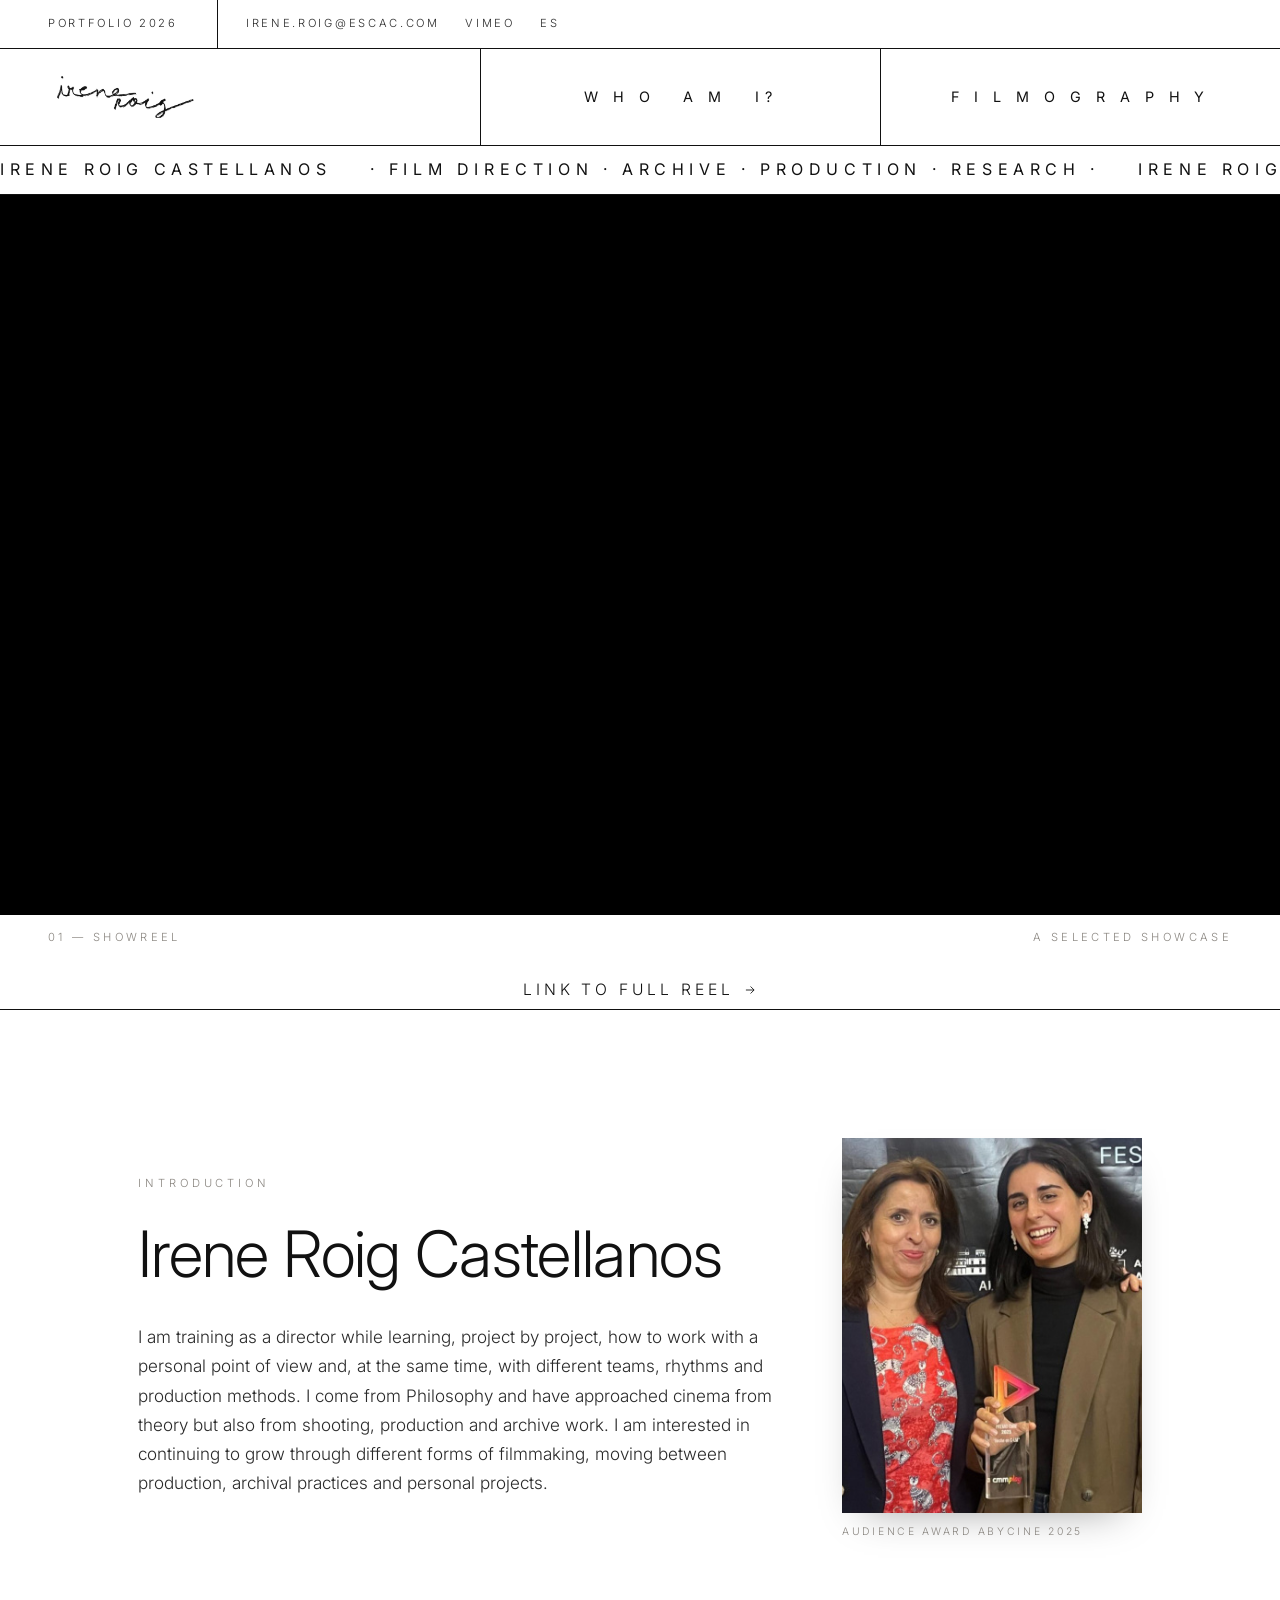
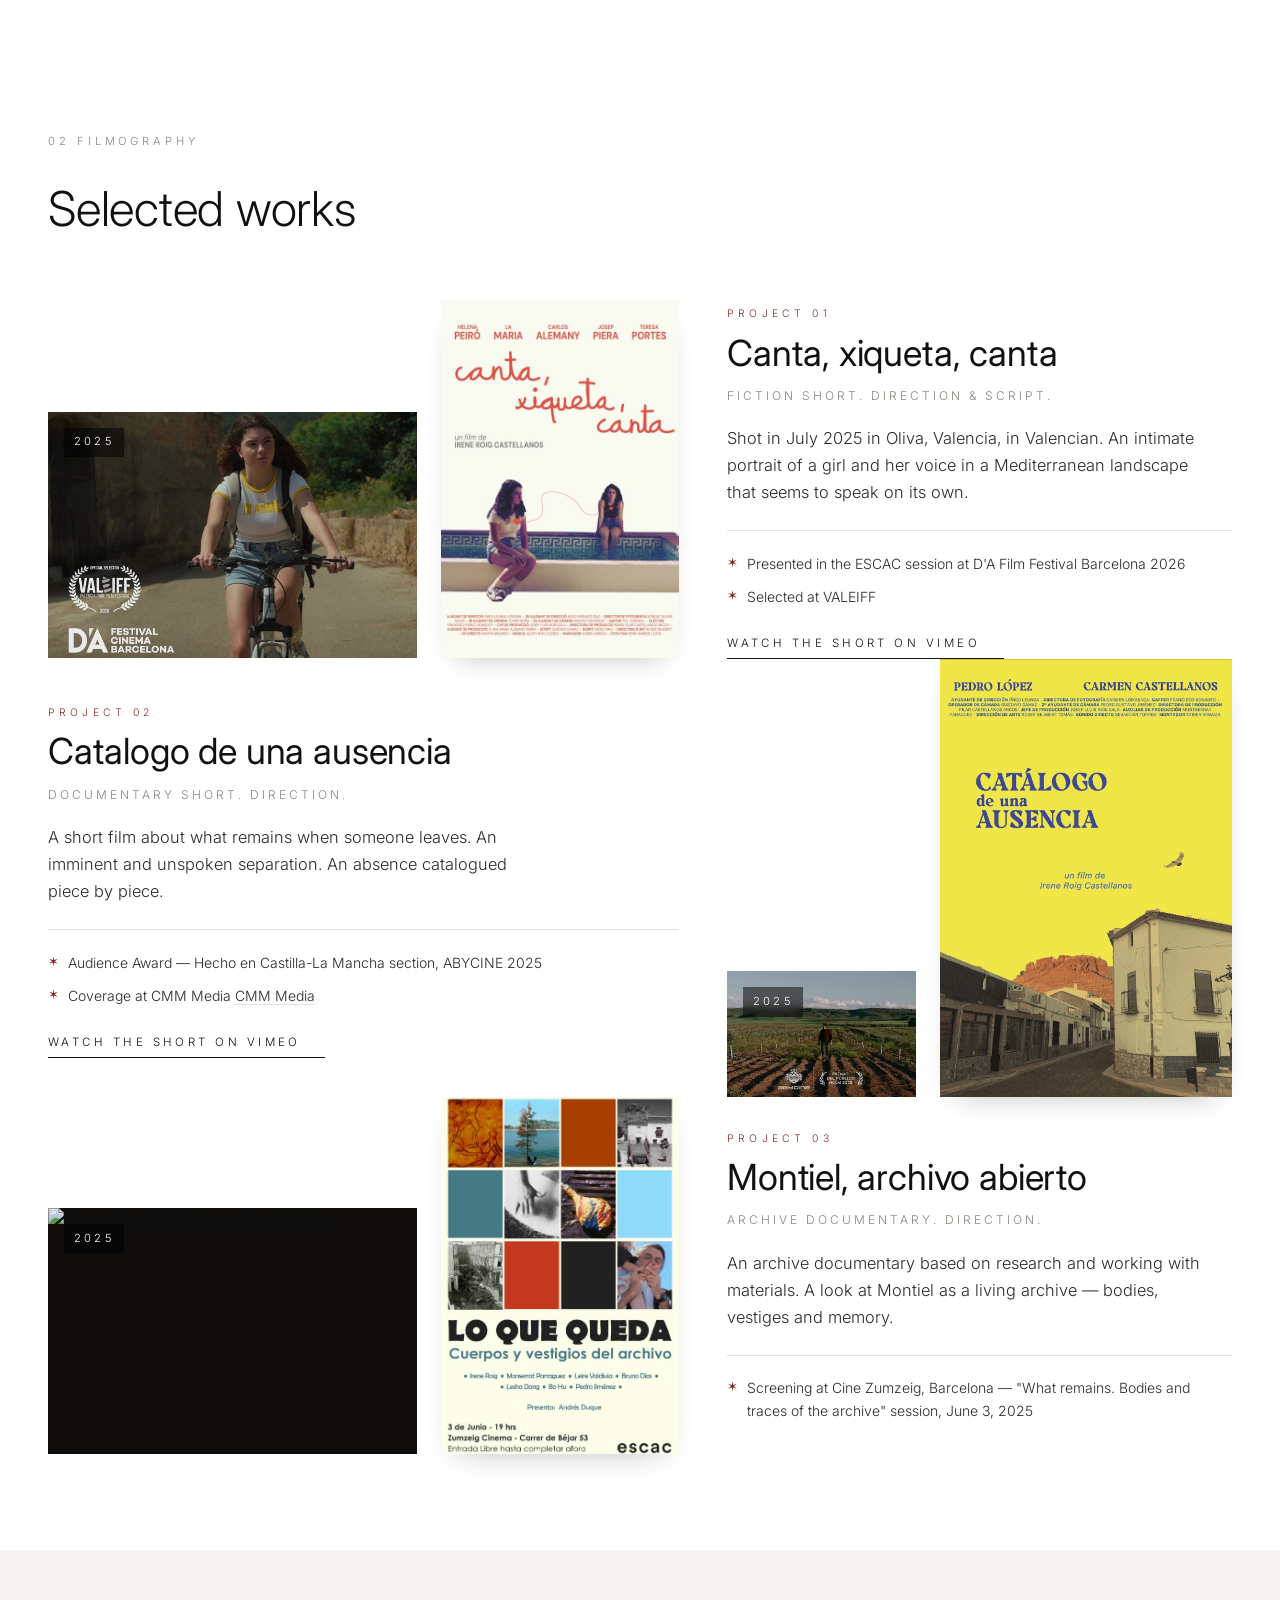
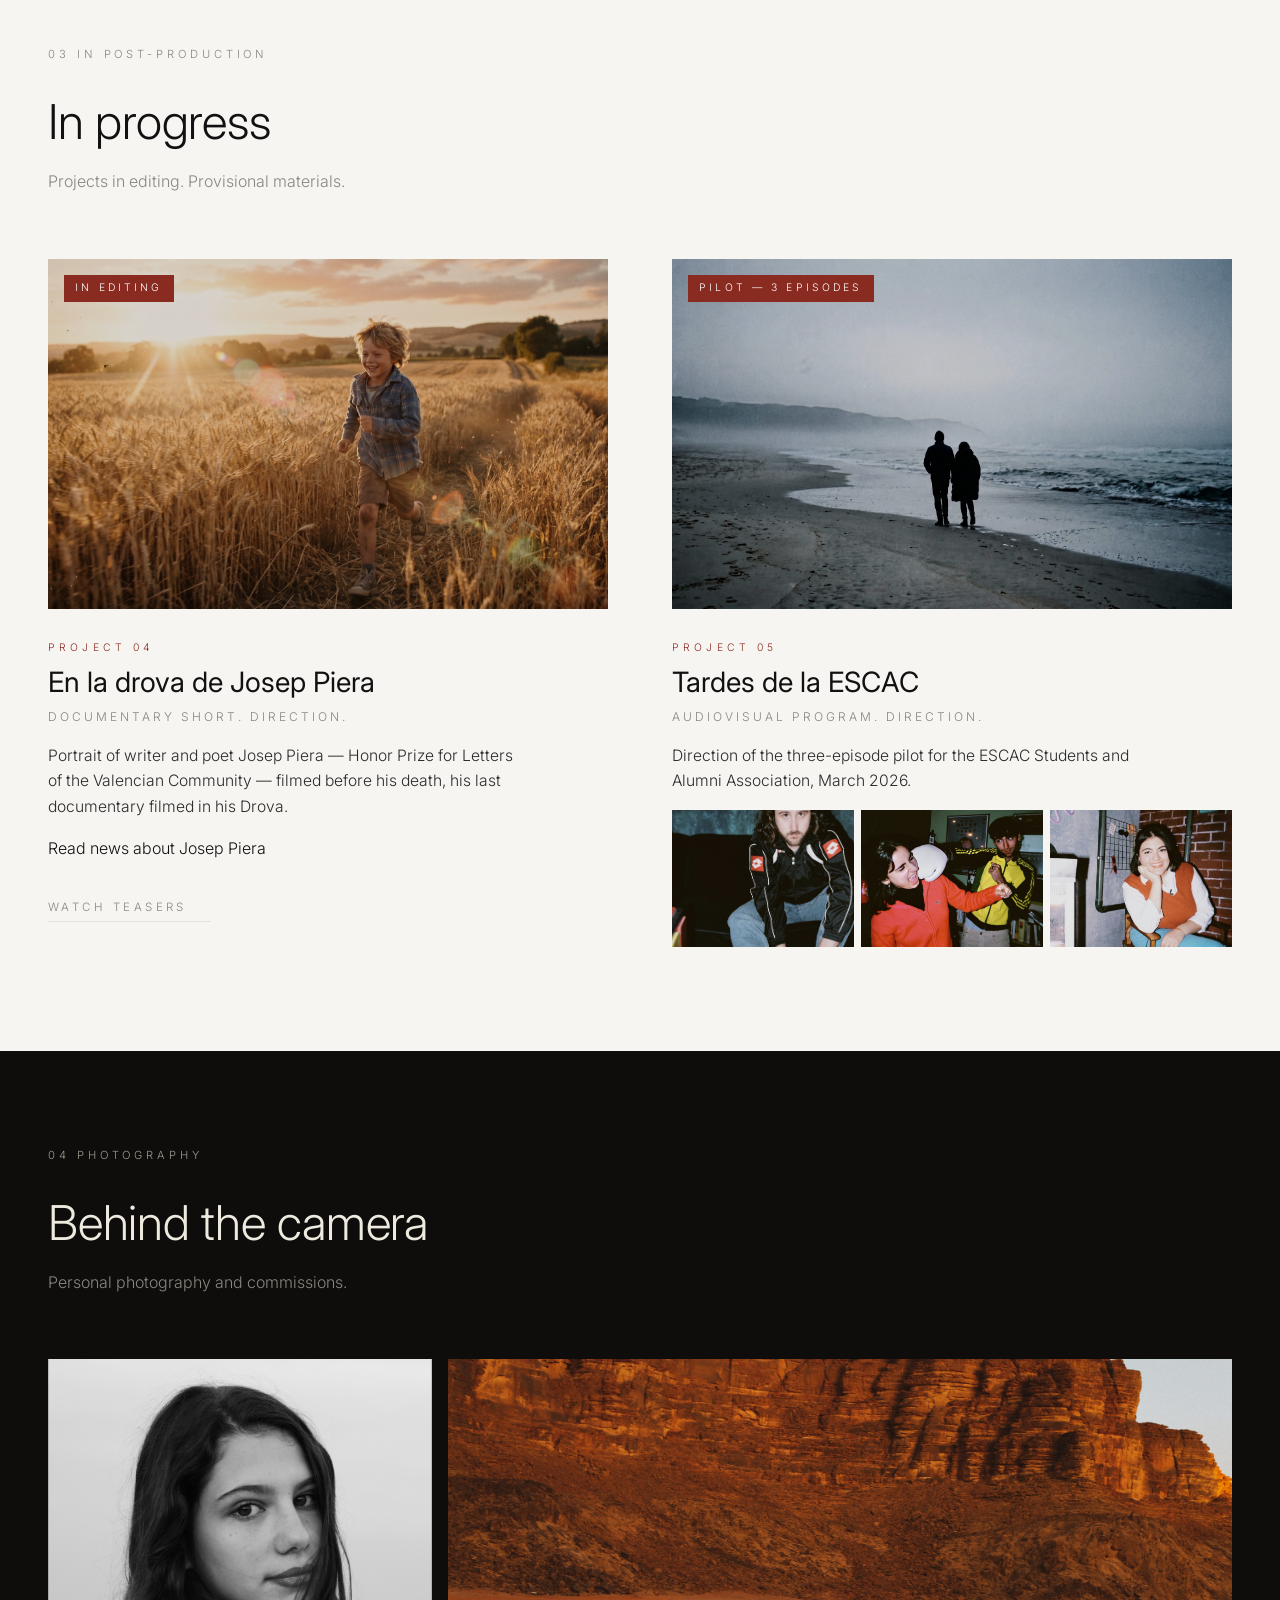
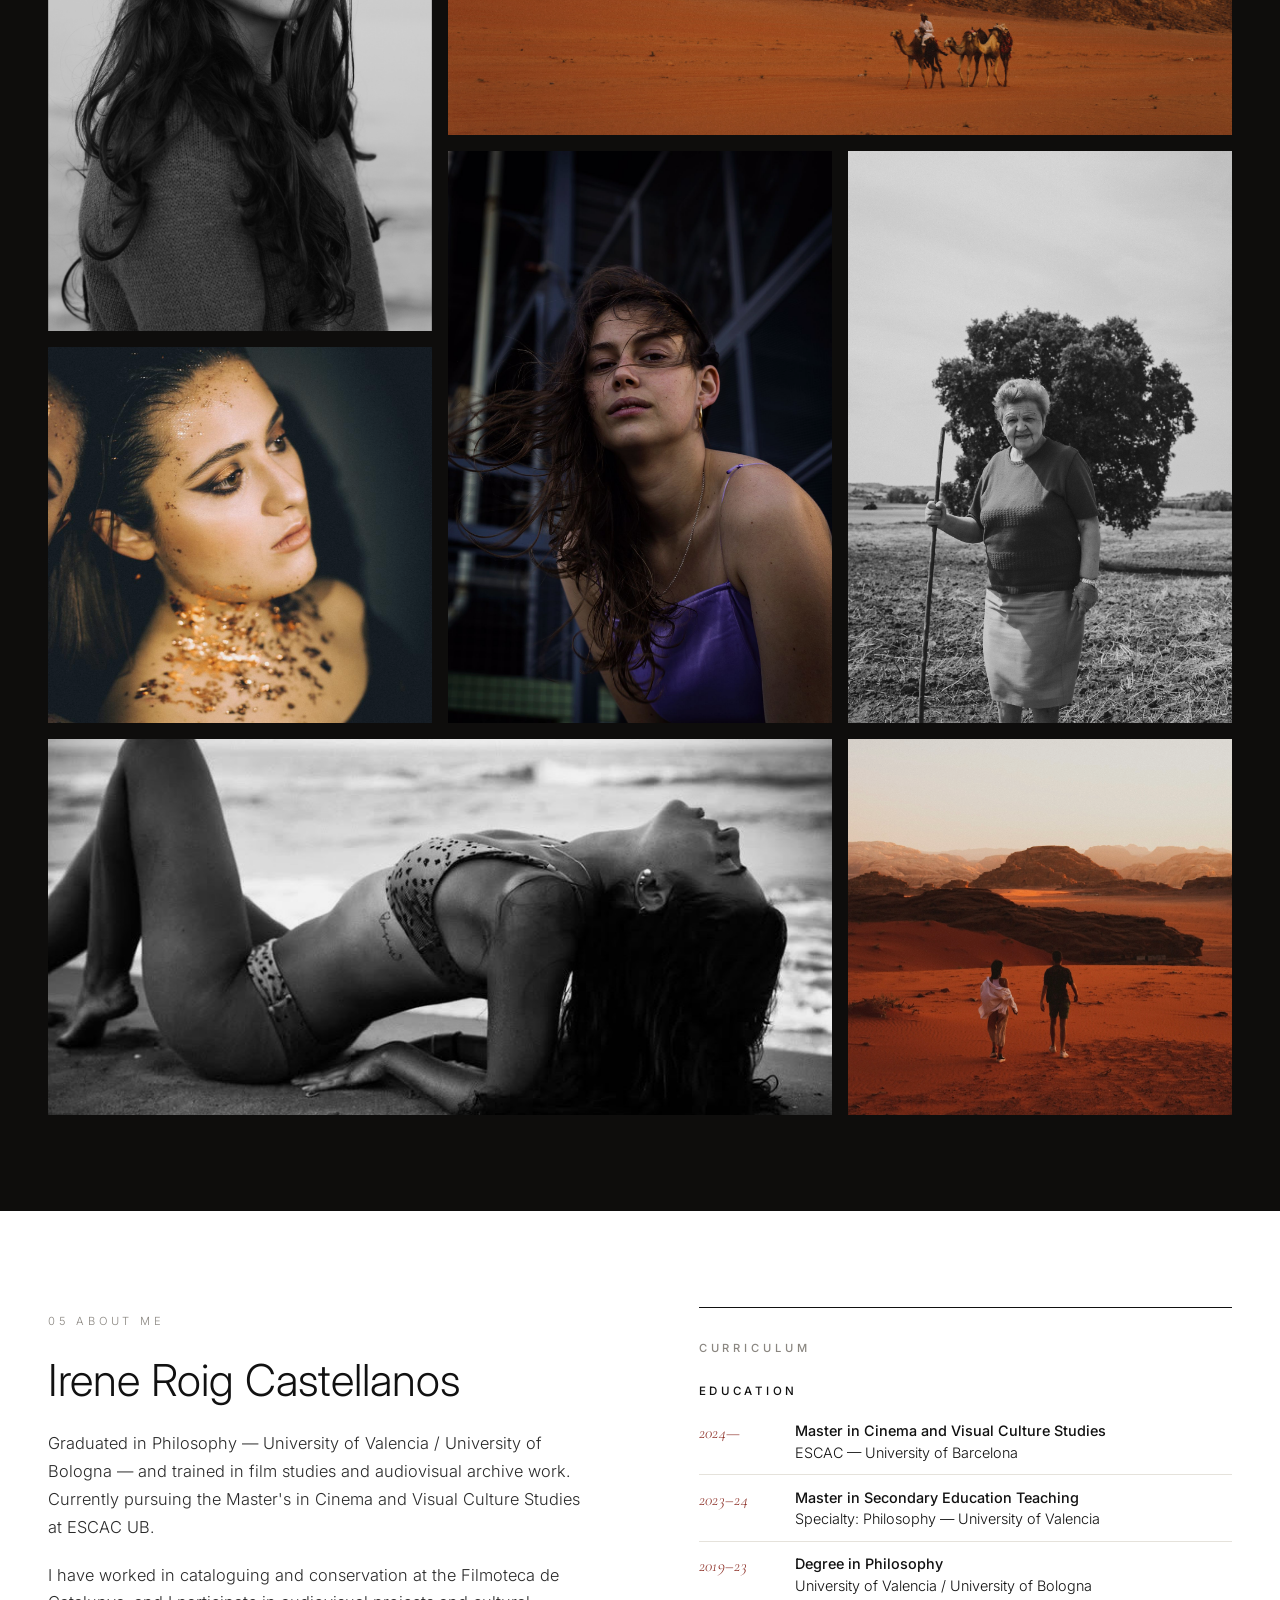
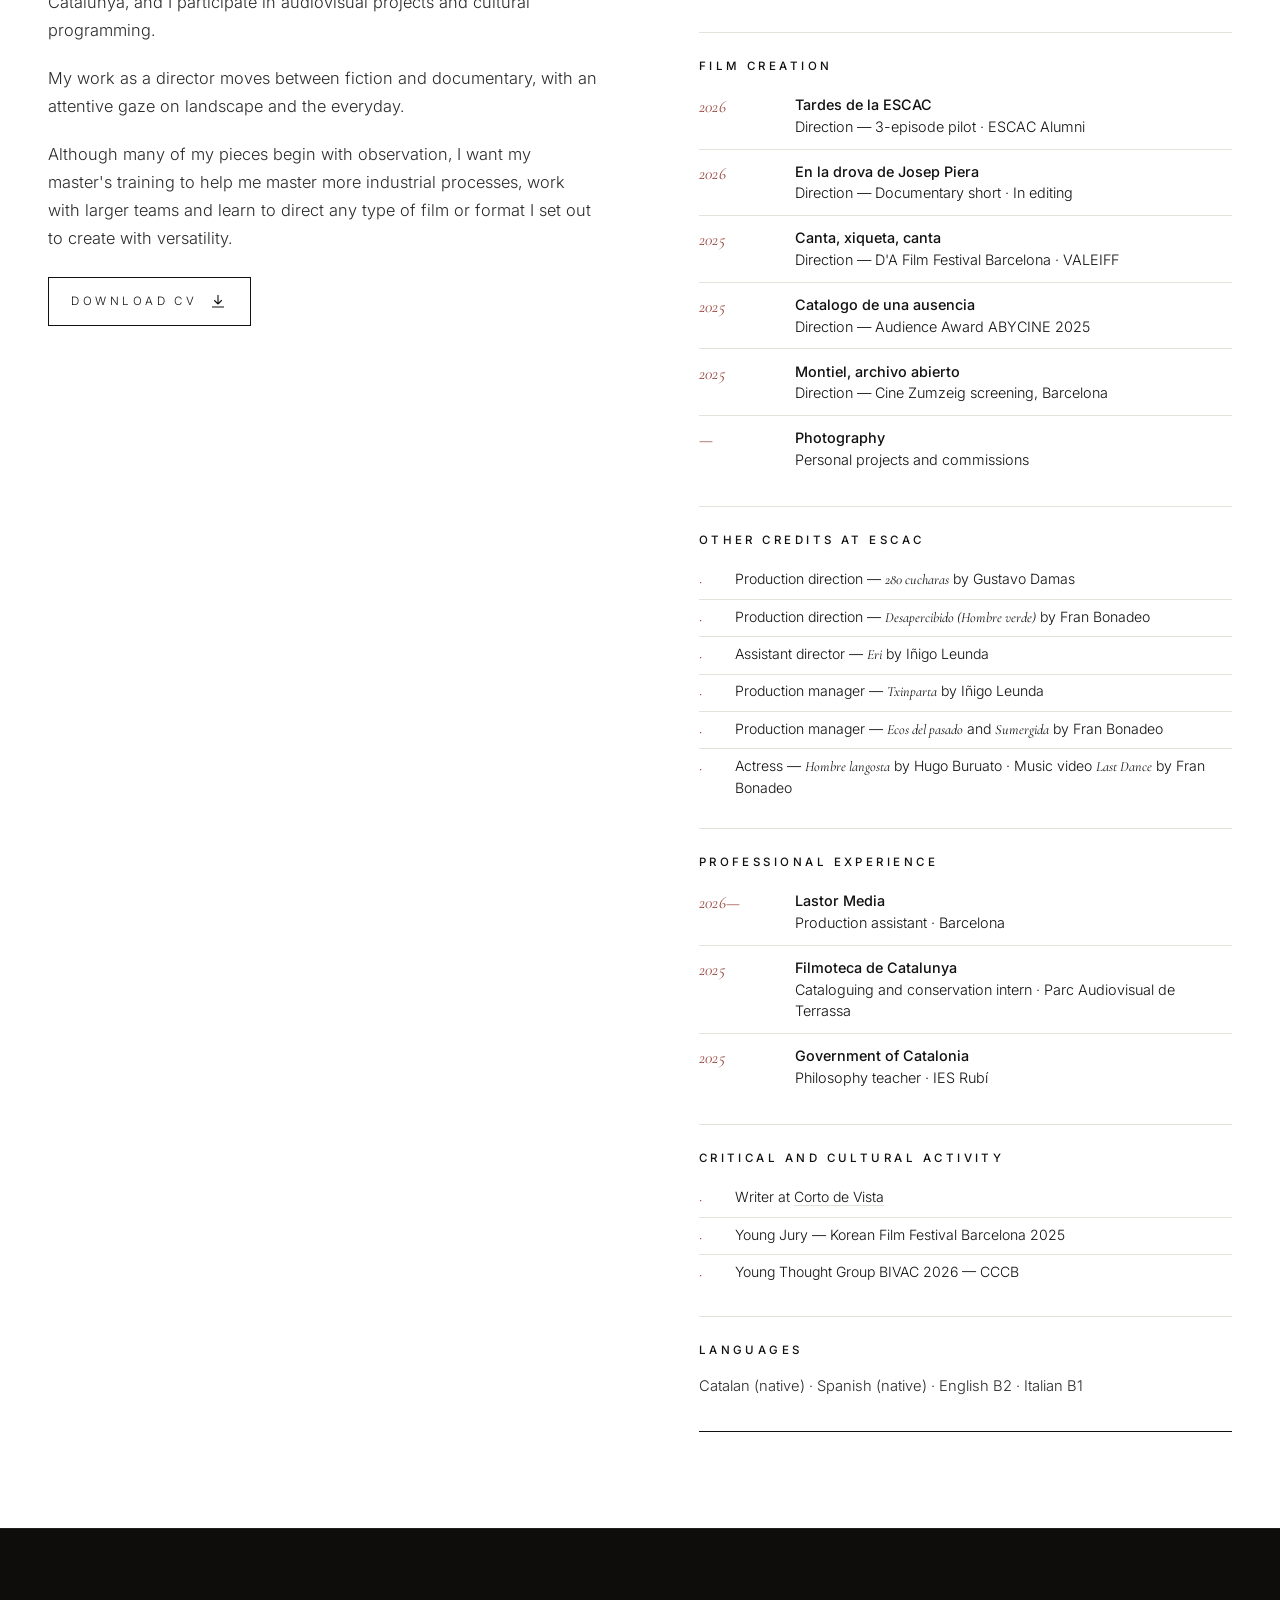
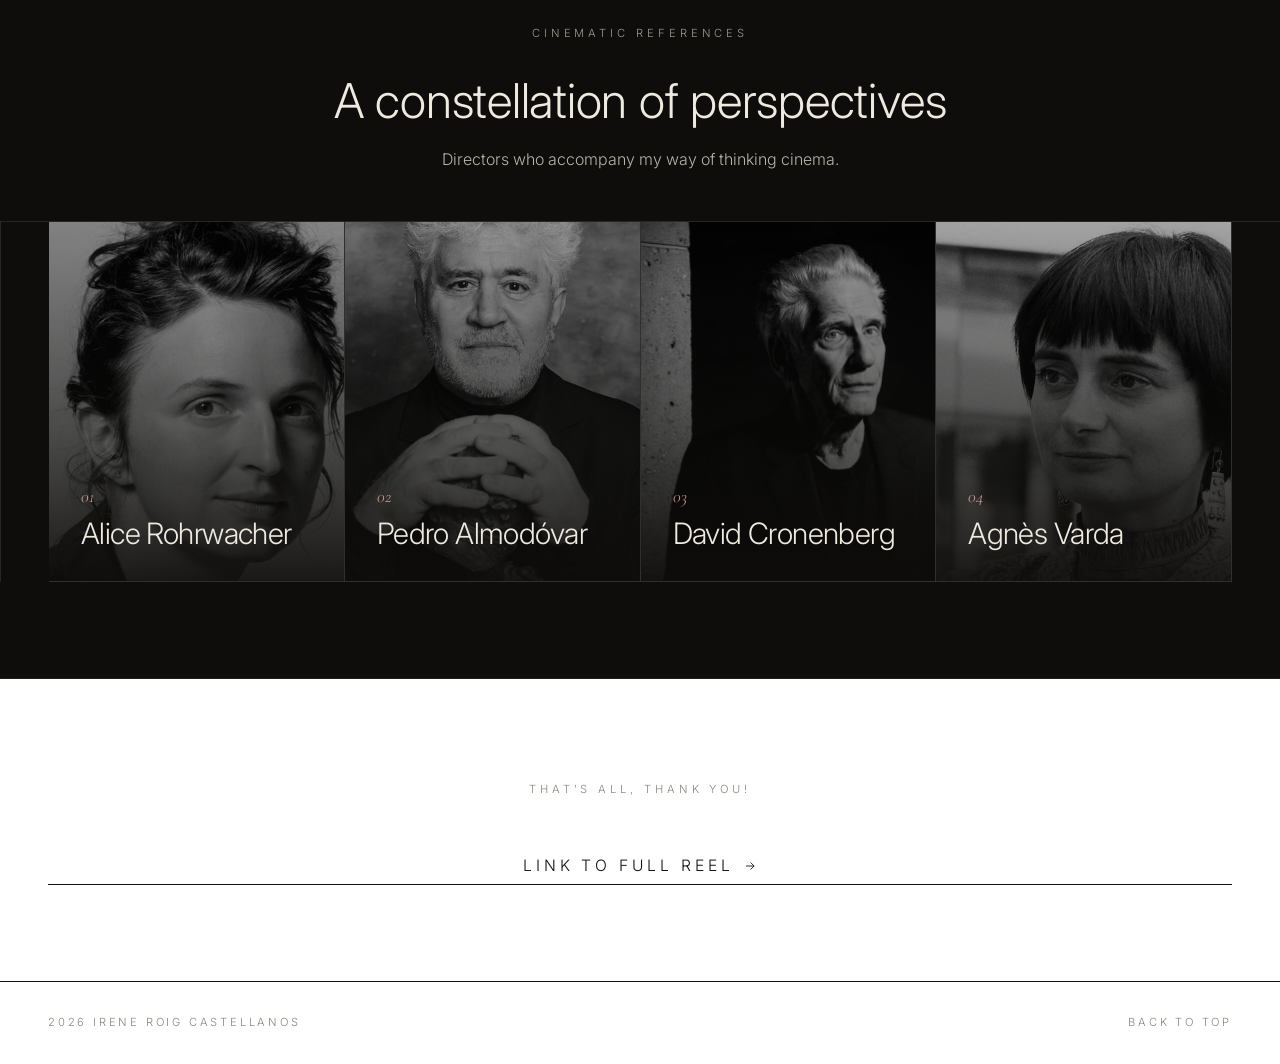
==== commit b1382144: "Update index.html" ====
--- a/en/index.html
+++ b/en/index.html
@@ -61,22 +61,46 @@
 
 <!-- HERO SHOWREEL -->
 <section class="hero">
-<div class="hero-media">
-<video class="hero-video" src="../assets/videos/showreel.mp4" poster="assets/images/showreel-hero.jpg" autoplay muted loop playsinline preload="metadata" aria-label="Irene Roig showreel"></video>
-</div>
-
-<div class="hero-caption">
-<span>01 Showreel</span>
-<span>A selected showcase</span>
-</div>
-
-<a class="hero-reel-link" href="https://vimeo.com/1184560746?sharecopyflsvfeci" target="_blank" rel="noopener">Link to full reel
-<svg viewBox="0 0 24 24" width="14" height="14" fill="none" stroke="currentColor" stroke-width="1.5" aria-hidden="true">
-<path d="M5 12h14m0 0l-6-6m6 6l-6 6"></path>
-</svg>
-</a>
-</section>
-
+  <div class="hero-media">
+    <video
+      class="hero-video"
+      src="../assets/video/showreel.mp4"
+      poster="../assets/images/showreel-hero.jpg"
+      autoplay
+      muted
+      loop
+      playsinline
+      preload="metadata"
+      aria-label="Irene Roig showreel"
+    ></video>
+  </div>
+
+  <div class="hero-caption">
+    <span>01 — Showreel</span>
+    <span>A selected showcase</span>
+  </div>
+
+  <a
+    class="hero-reel-link"
+    href="https://vimeo.com/1184560746?share=copy&fl=sv&fe=ci"
+    target="_blank"
+    rel="noopener"
+  >
+    Link to full reel
+
+    <svg
+      viewBox="0 0 24 24"
+      width="14"
+      height="14"
+      fill="none"
+      stroke="currentColor"
+      stroke-width="1.5"
+      aria-hidden="true"
+    >
+      <path d="M5 12h14m0 0l-6-6m6 6l-6 6"/>
+    </svg>
+  </a>
+</section>
 <!-- INTRO -->
 <section class="intro">
 <div class="intro-text">
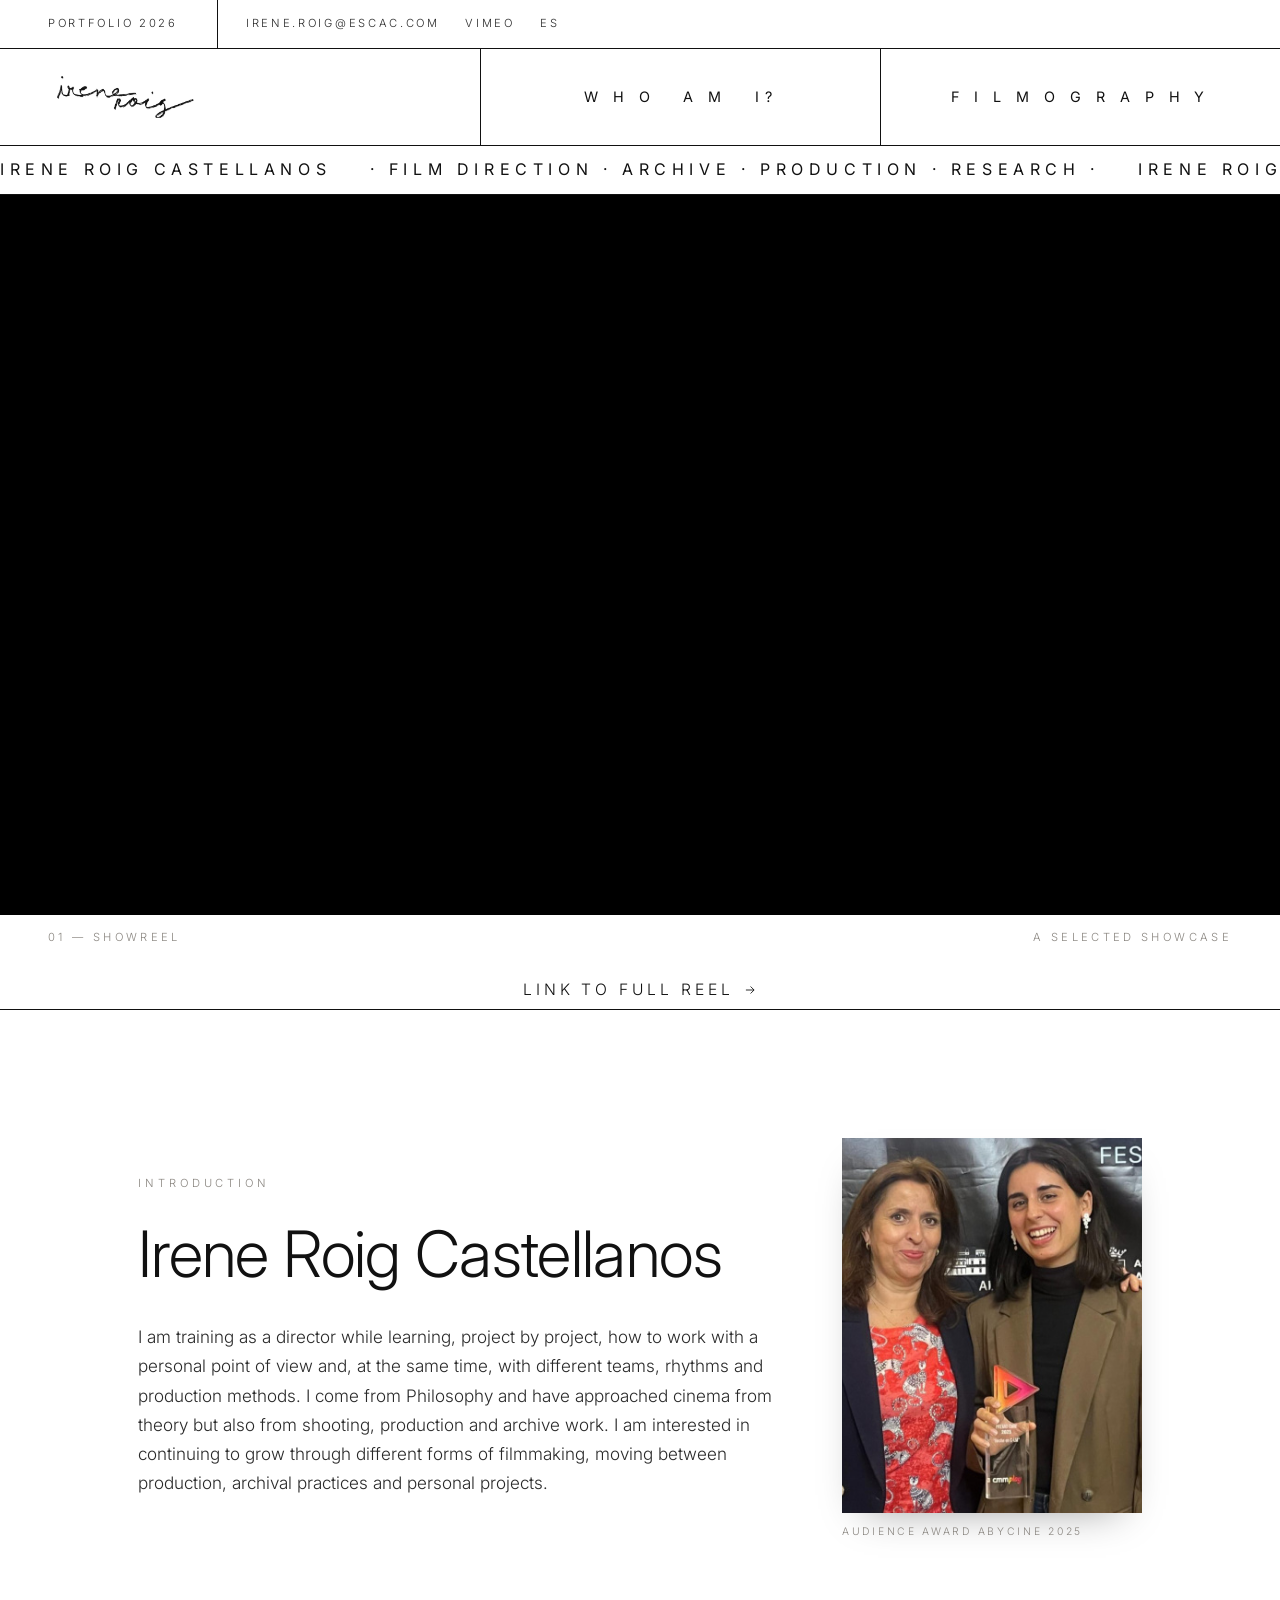
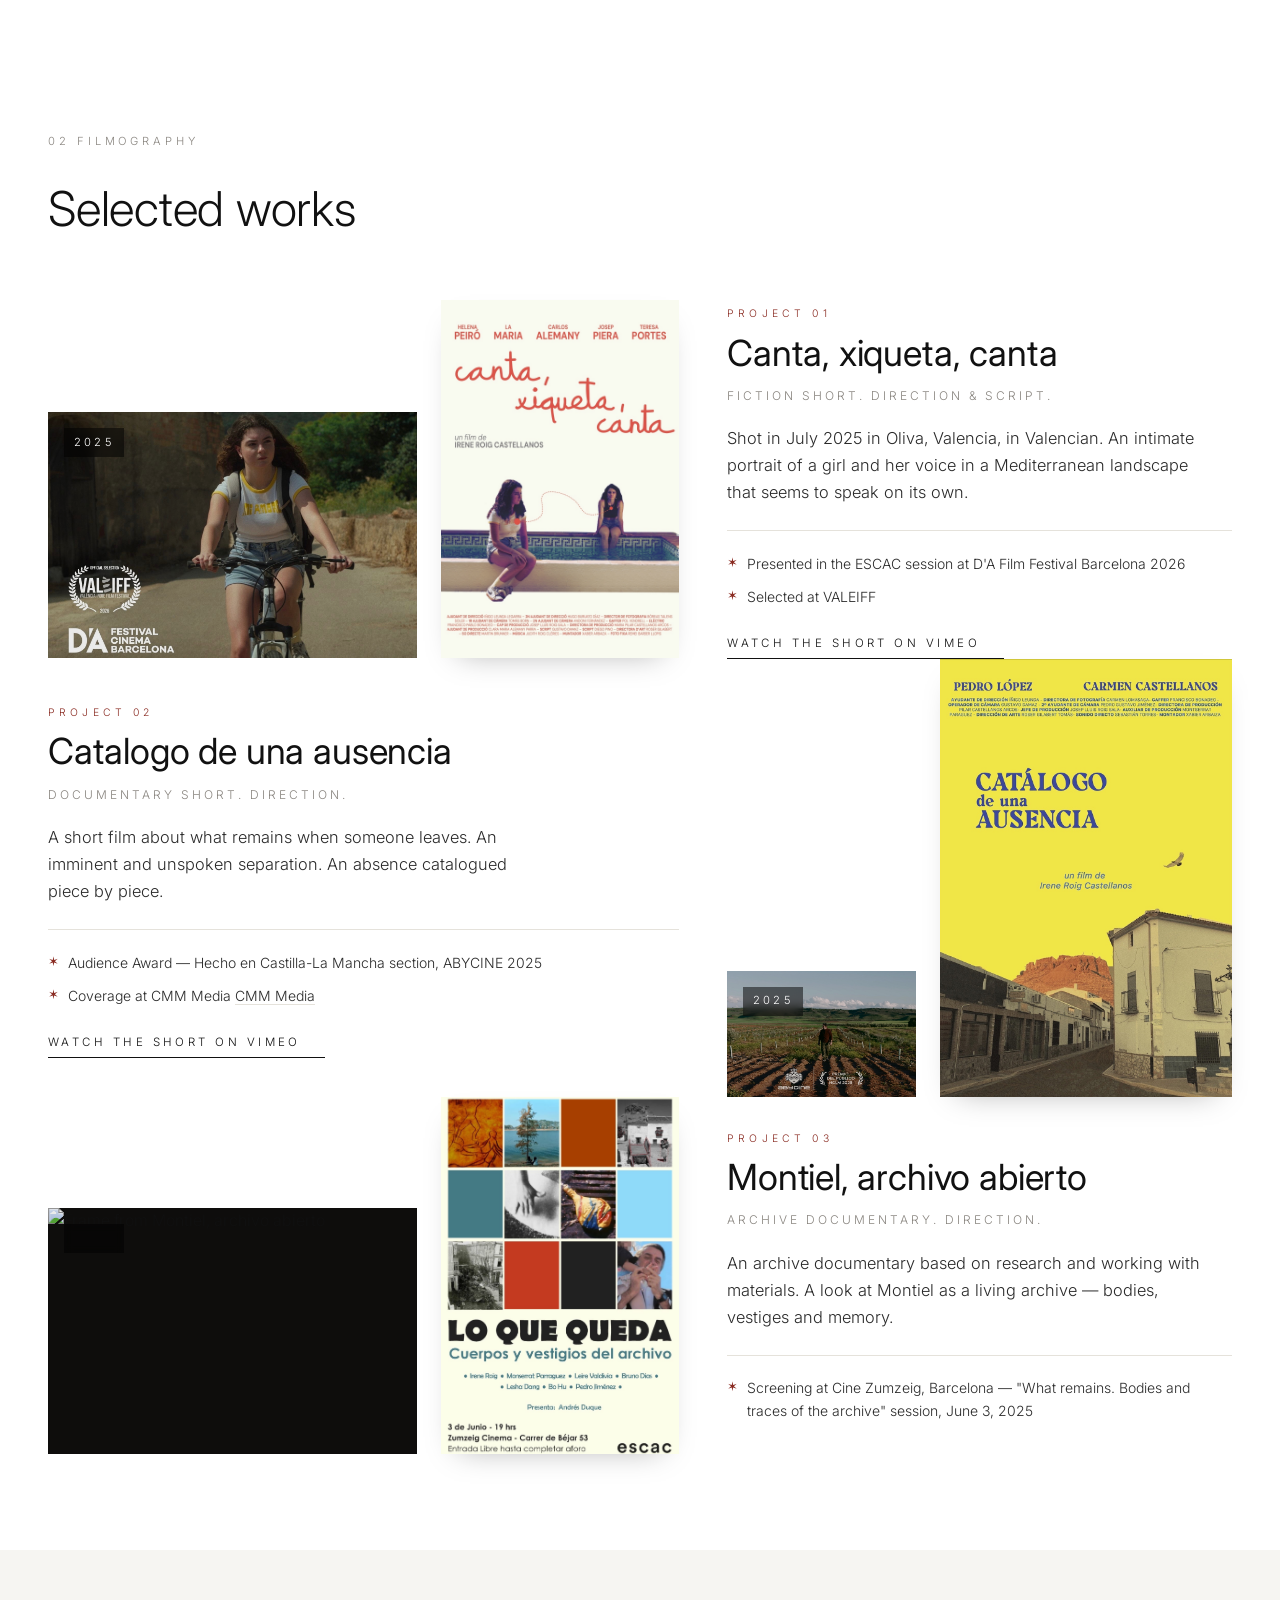
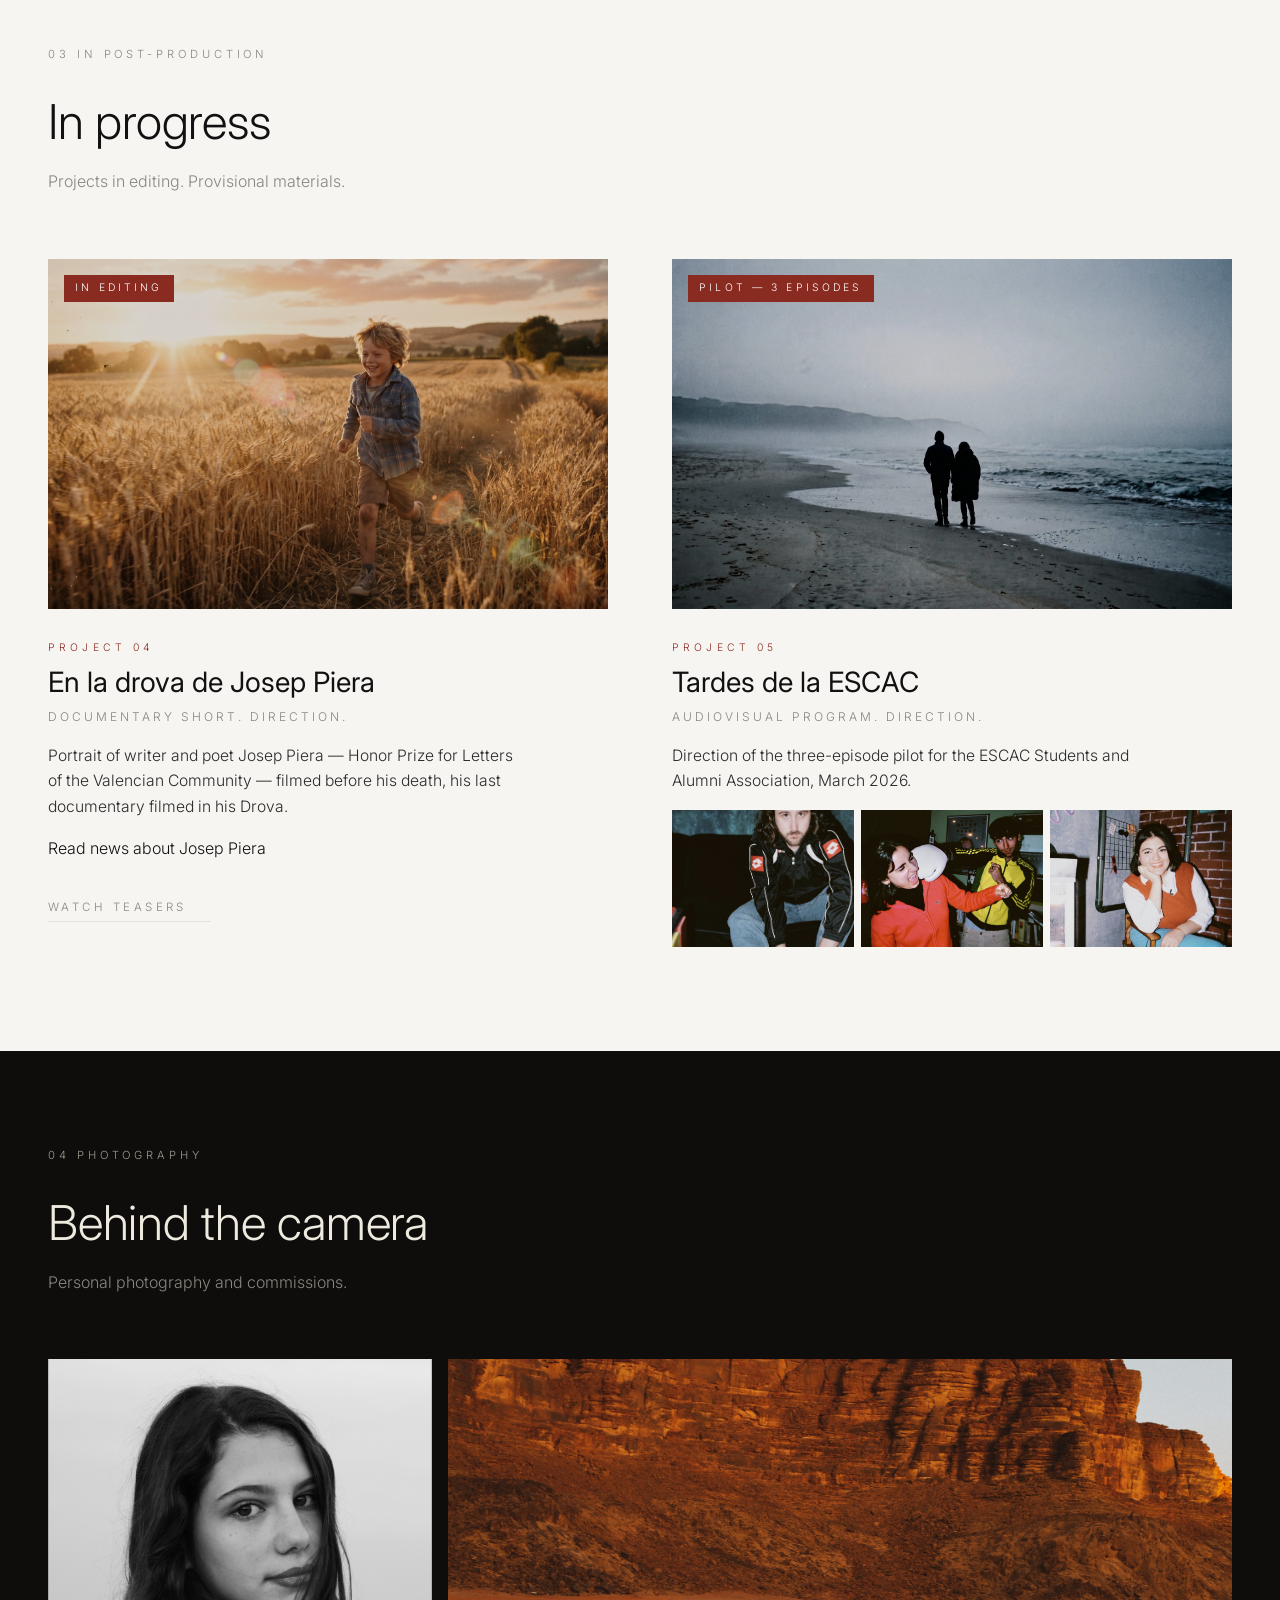
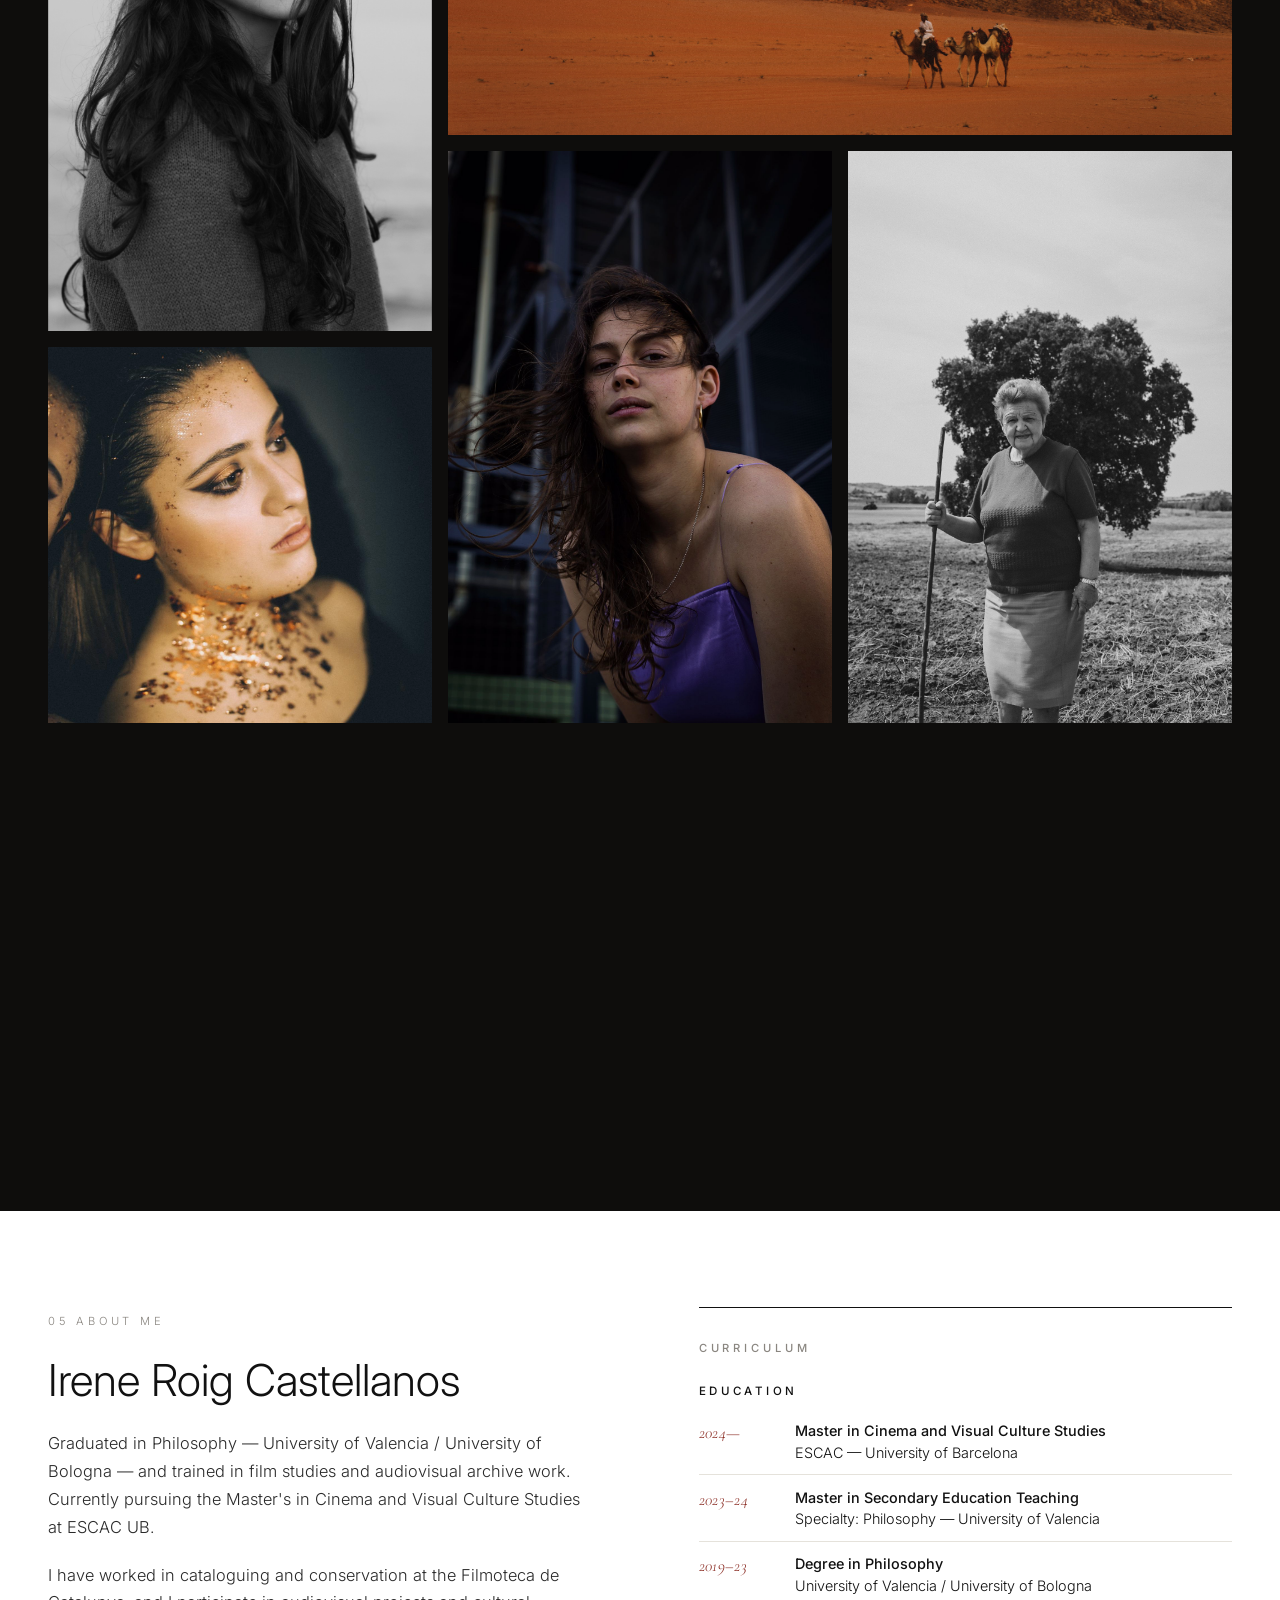
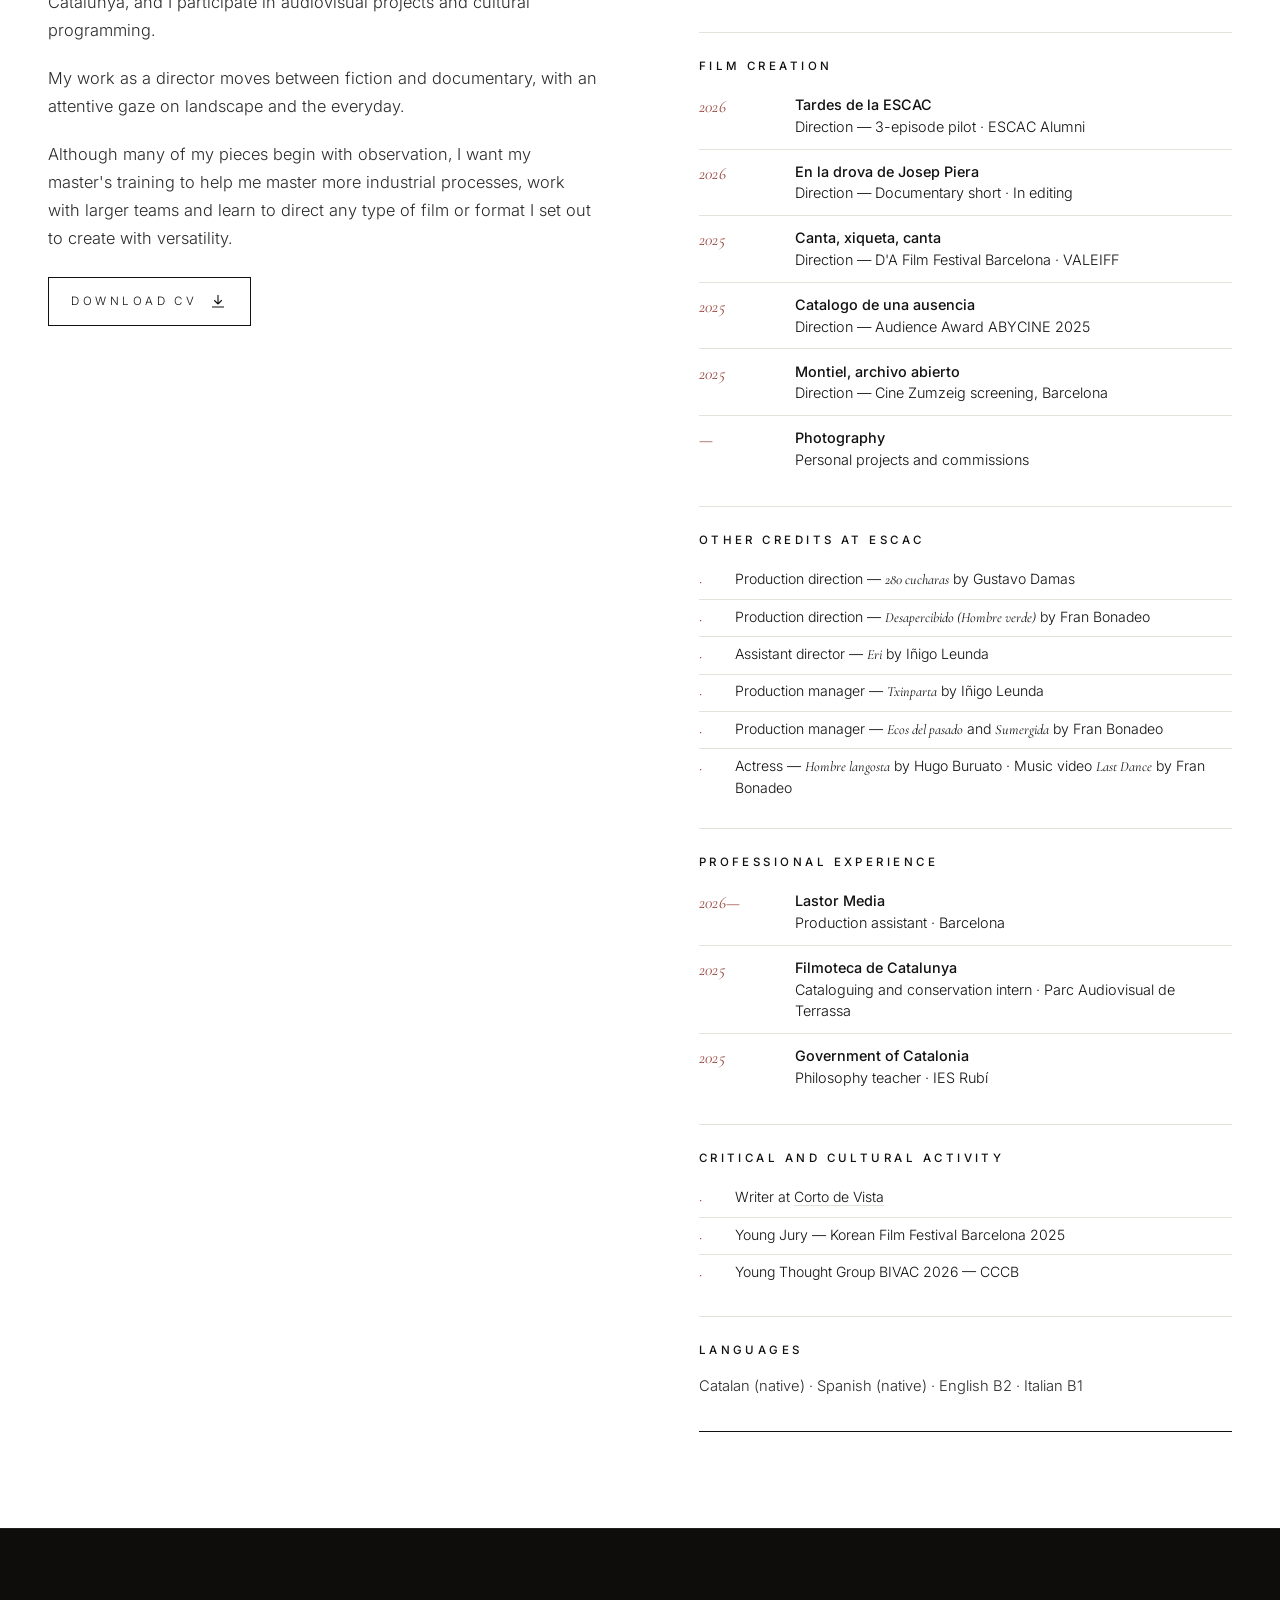
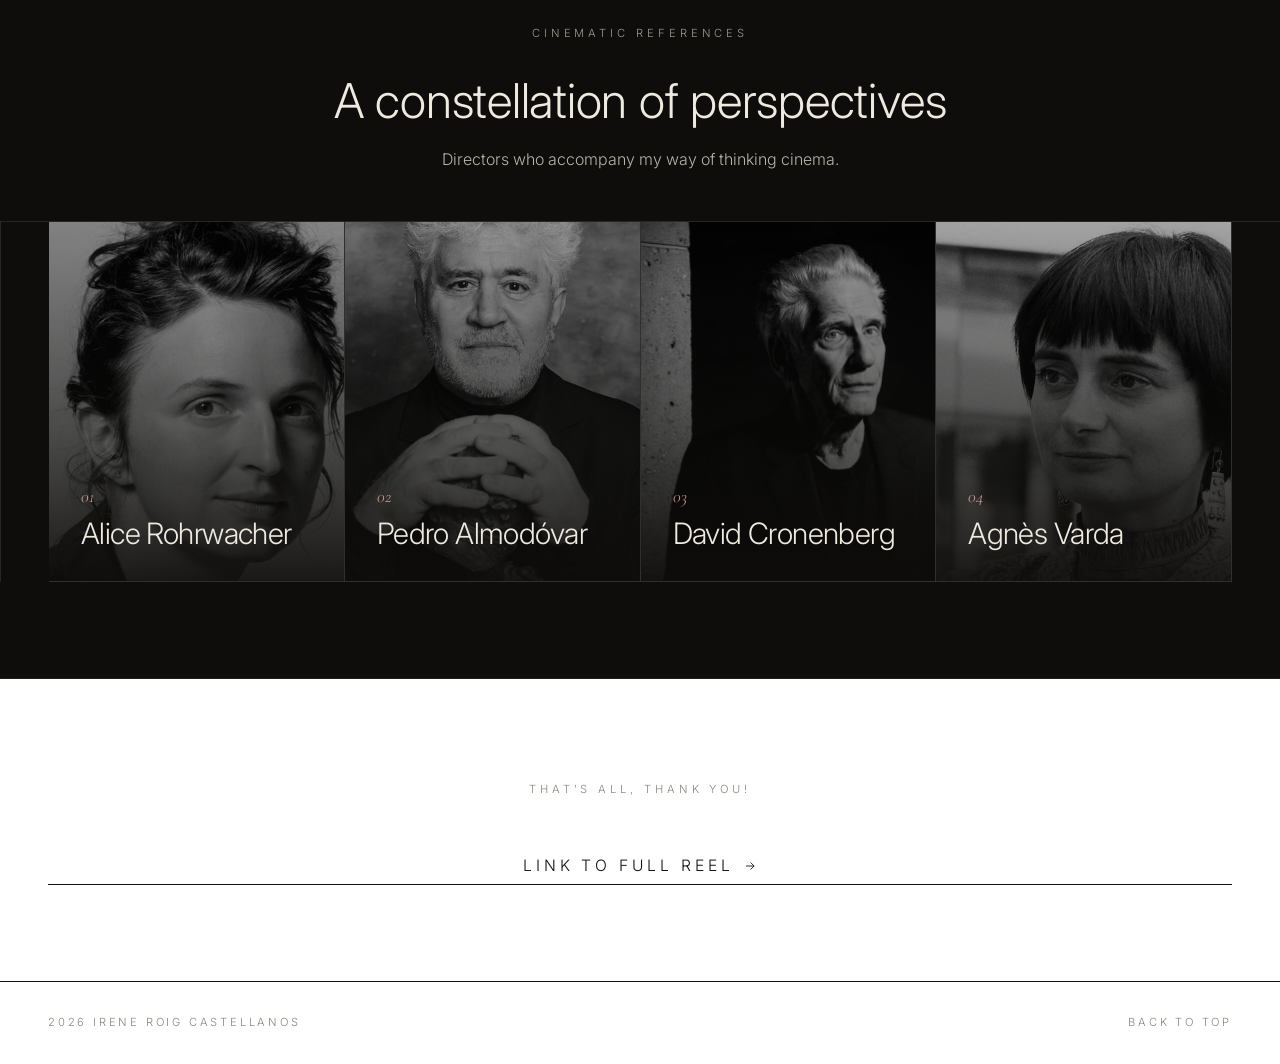
==== commit 5ec673dd: "Update index.html" ====
--- a/en/index.html
+++ b/en/index.html
@@ -315,7 +315,7 @@
       </p>
 
       <div class="download-row">
-        <a href="../assets/Irene Roig English.pdf" class="download-btn" download>
+       <a href="../assets/docs/cv-irene-roig_english.pdf" class="download-btn" download>
           <span>Download CV</span>
 
           <svg viewBox="0 0 24 24" width="18" height="18" fill="none" stroke="currentColor" stroke-width="1.5" aria-hidden="true">
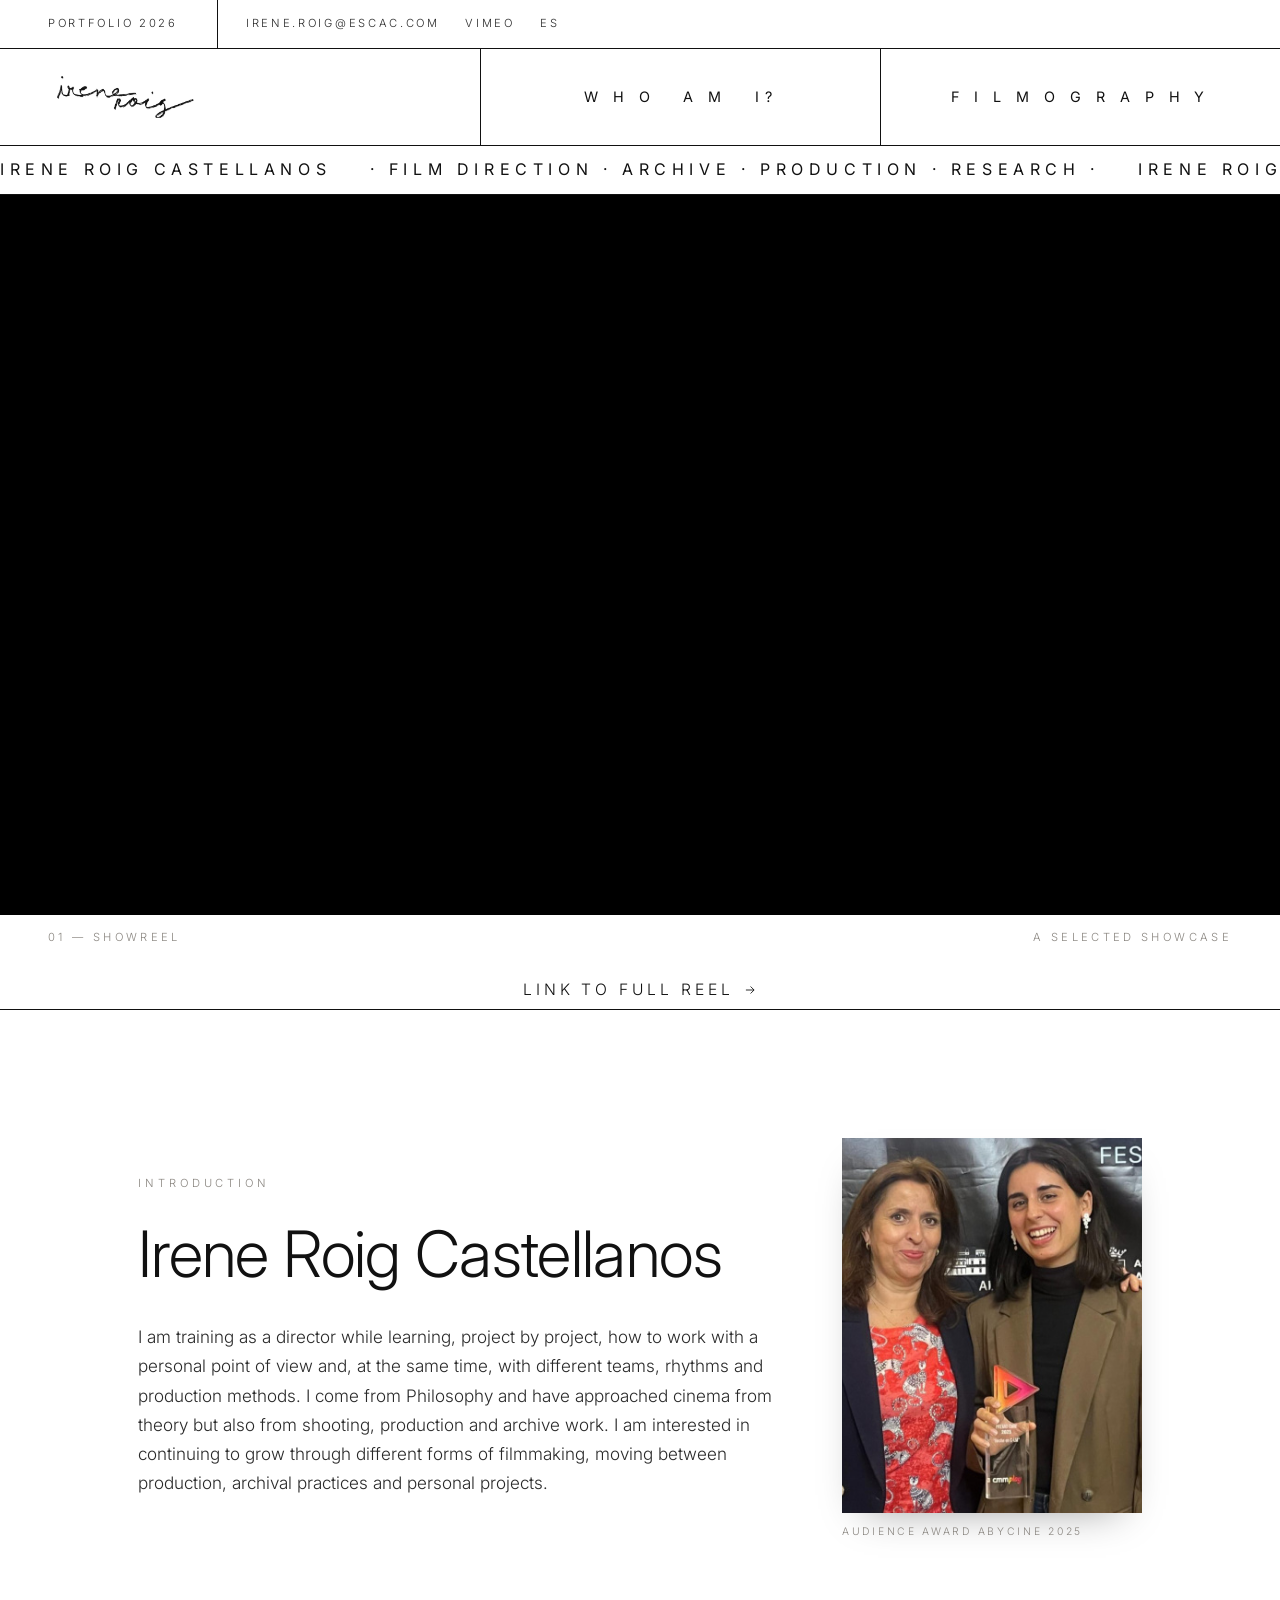
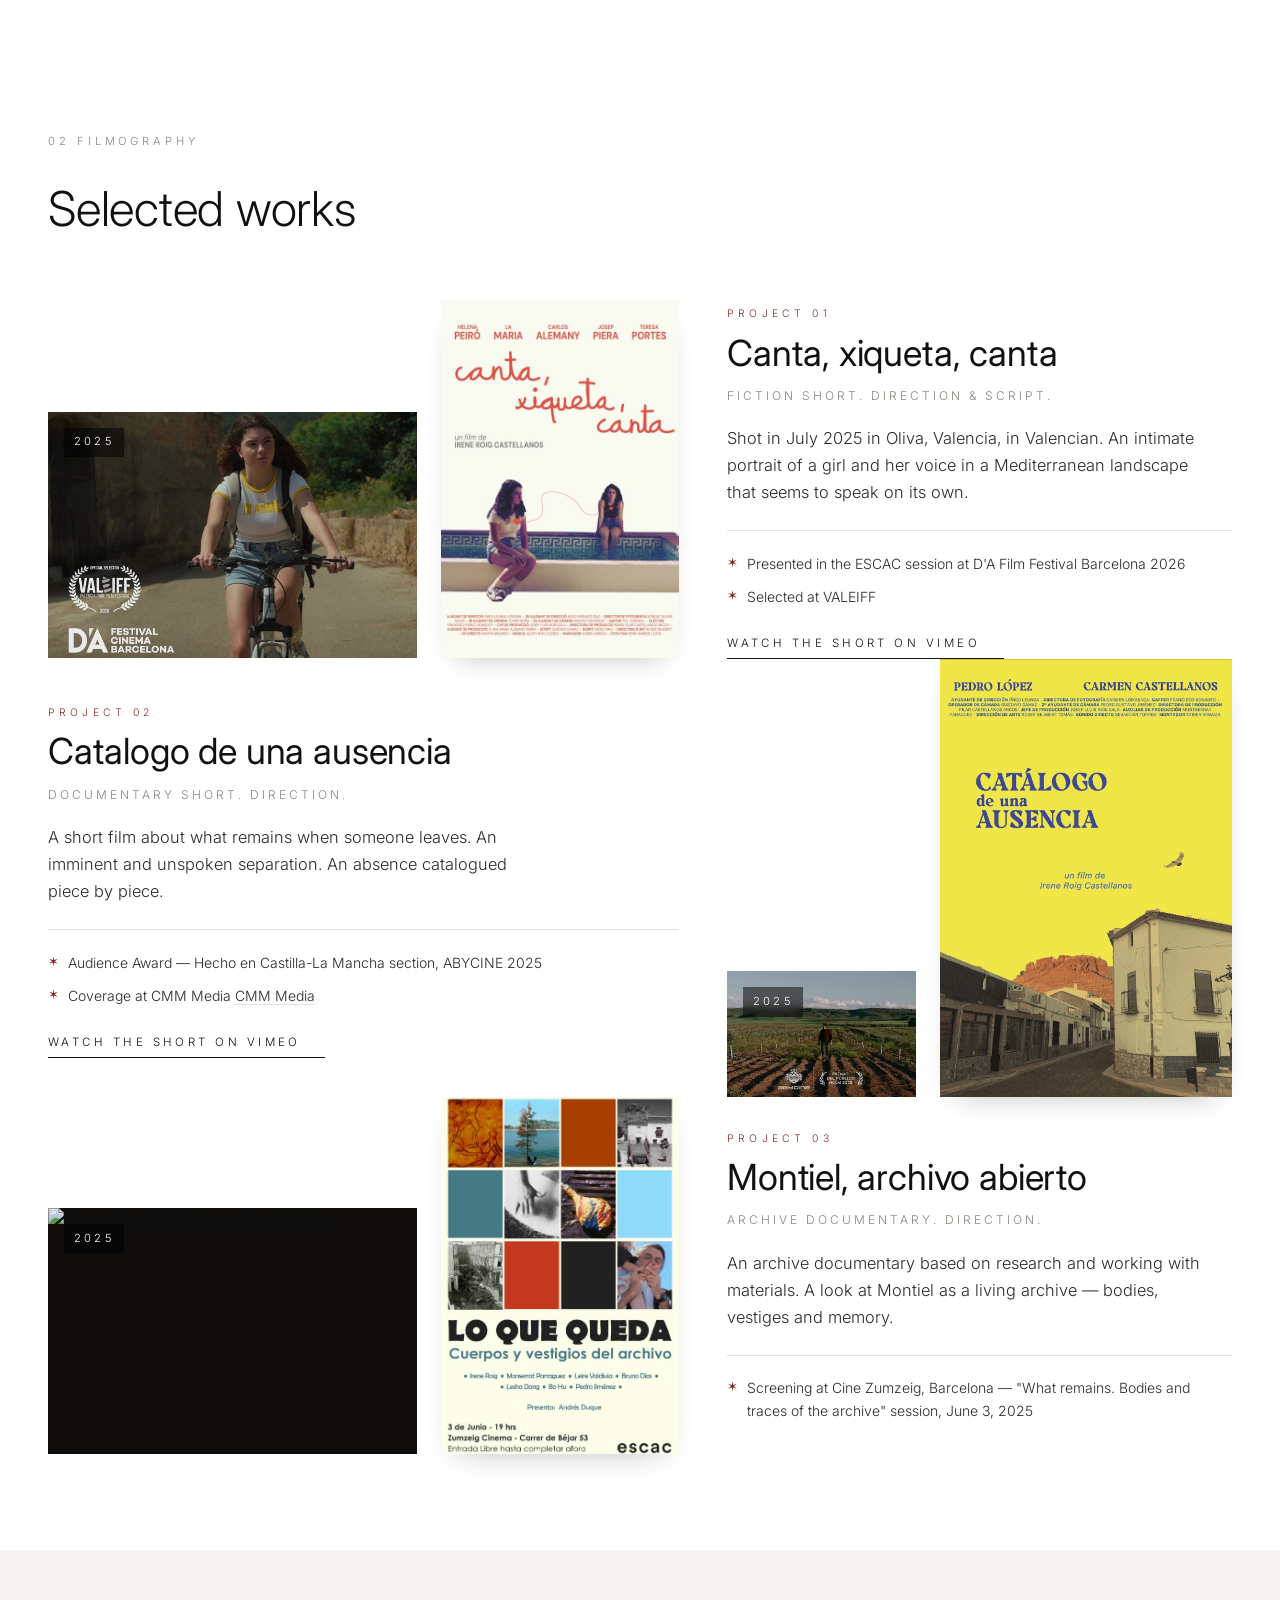
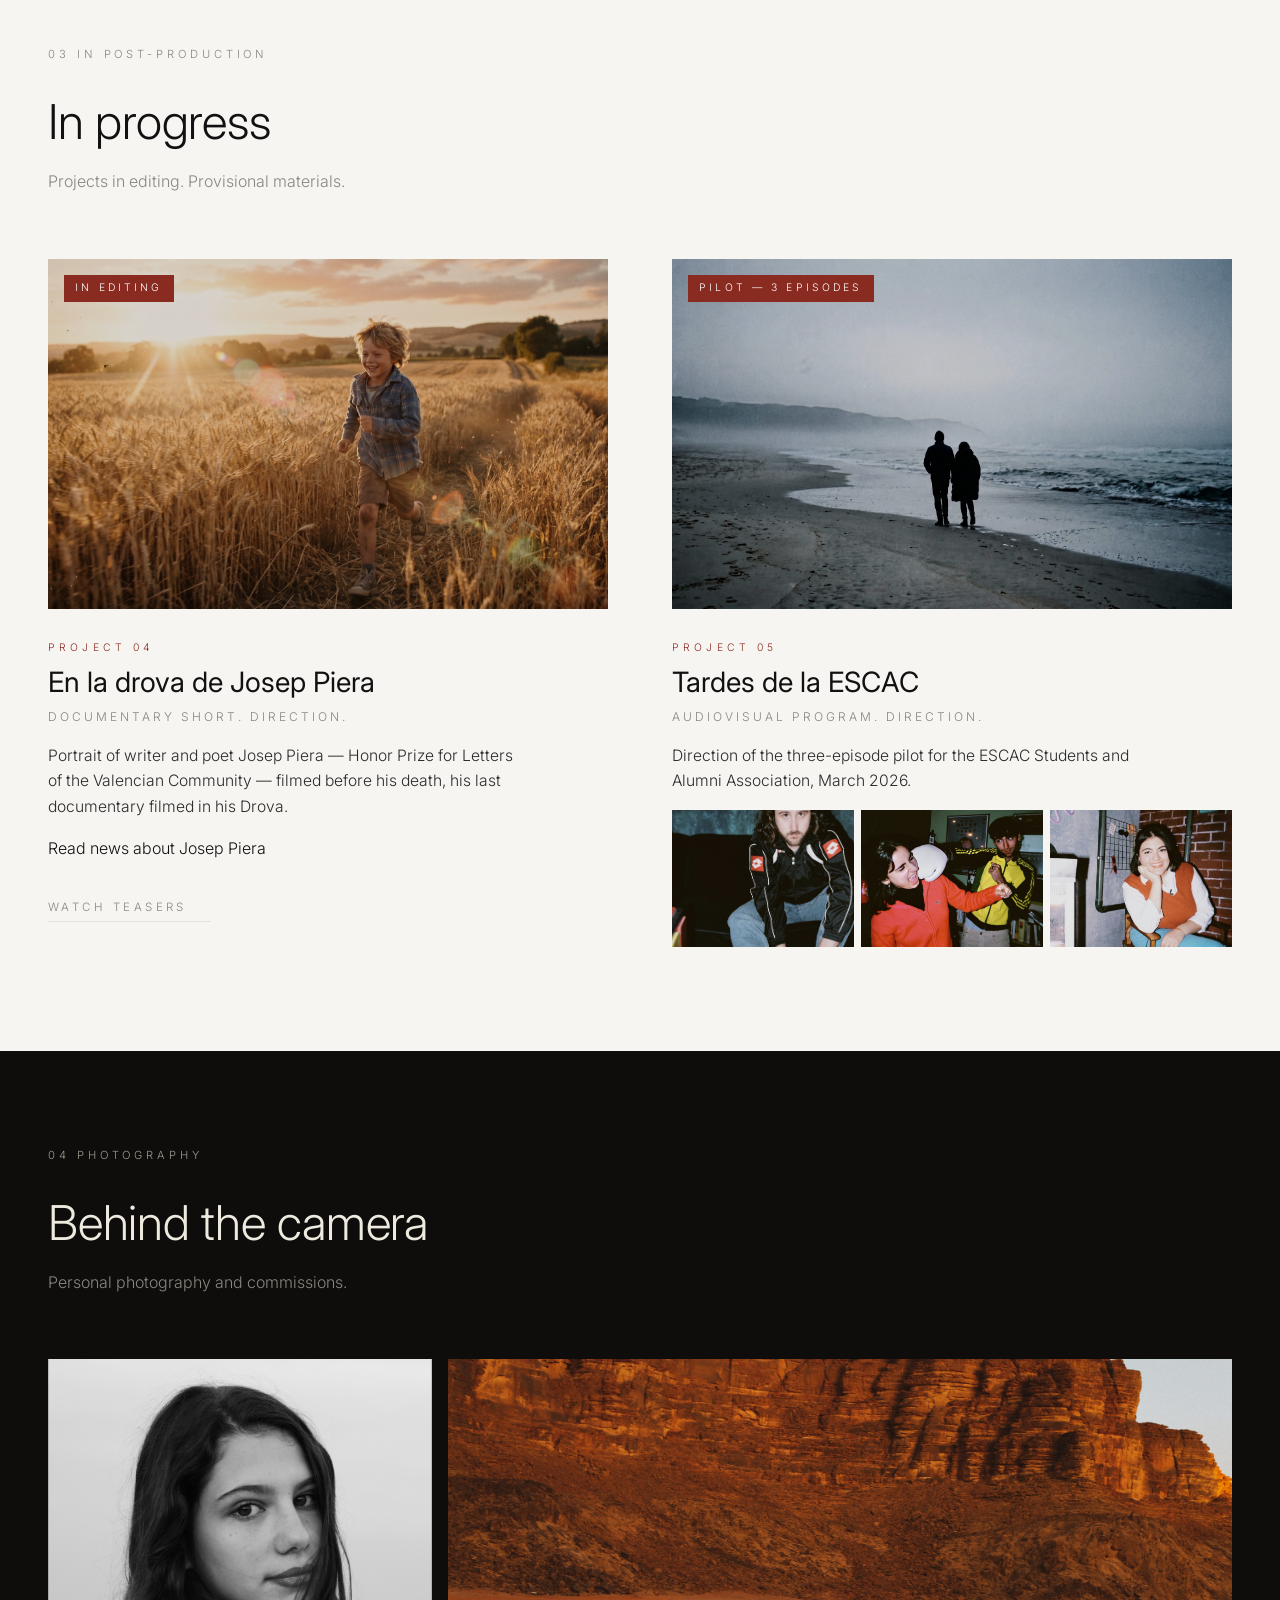
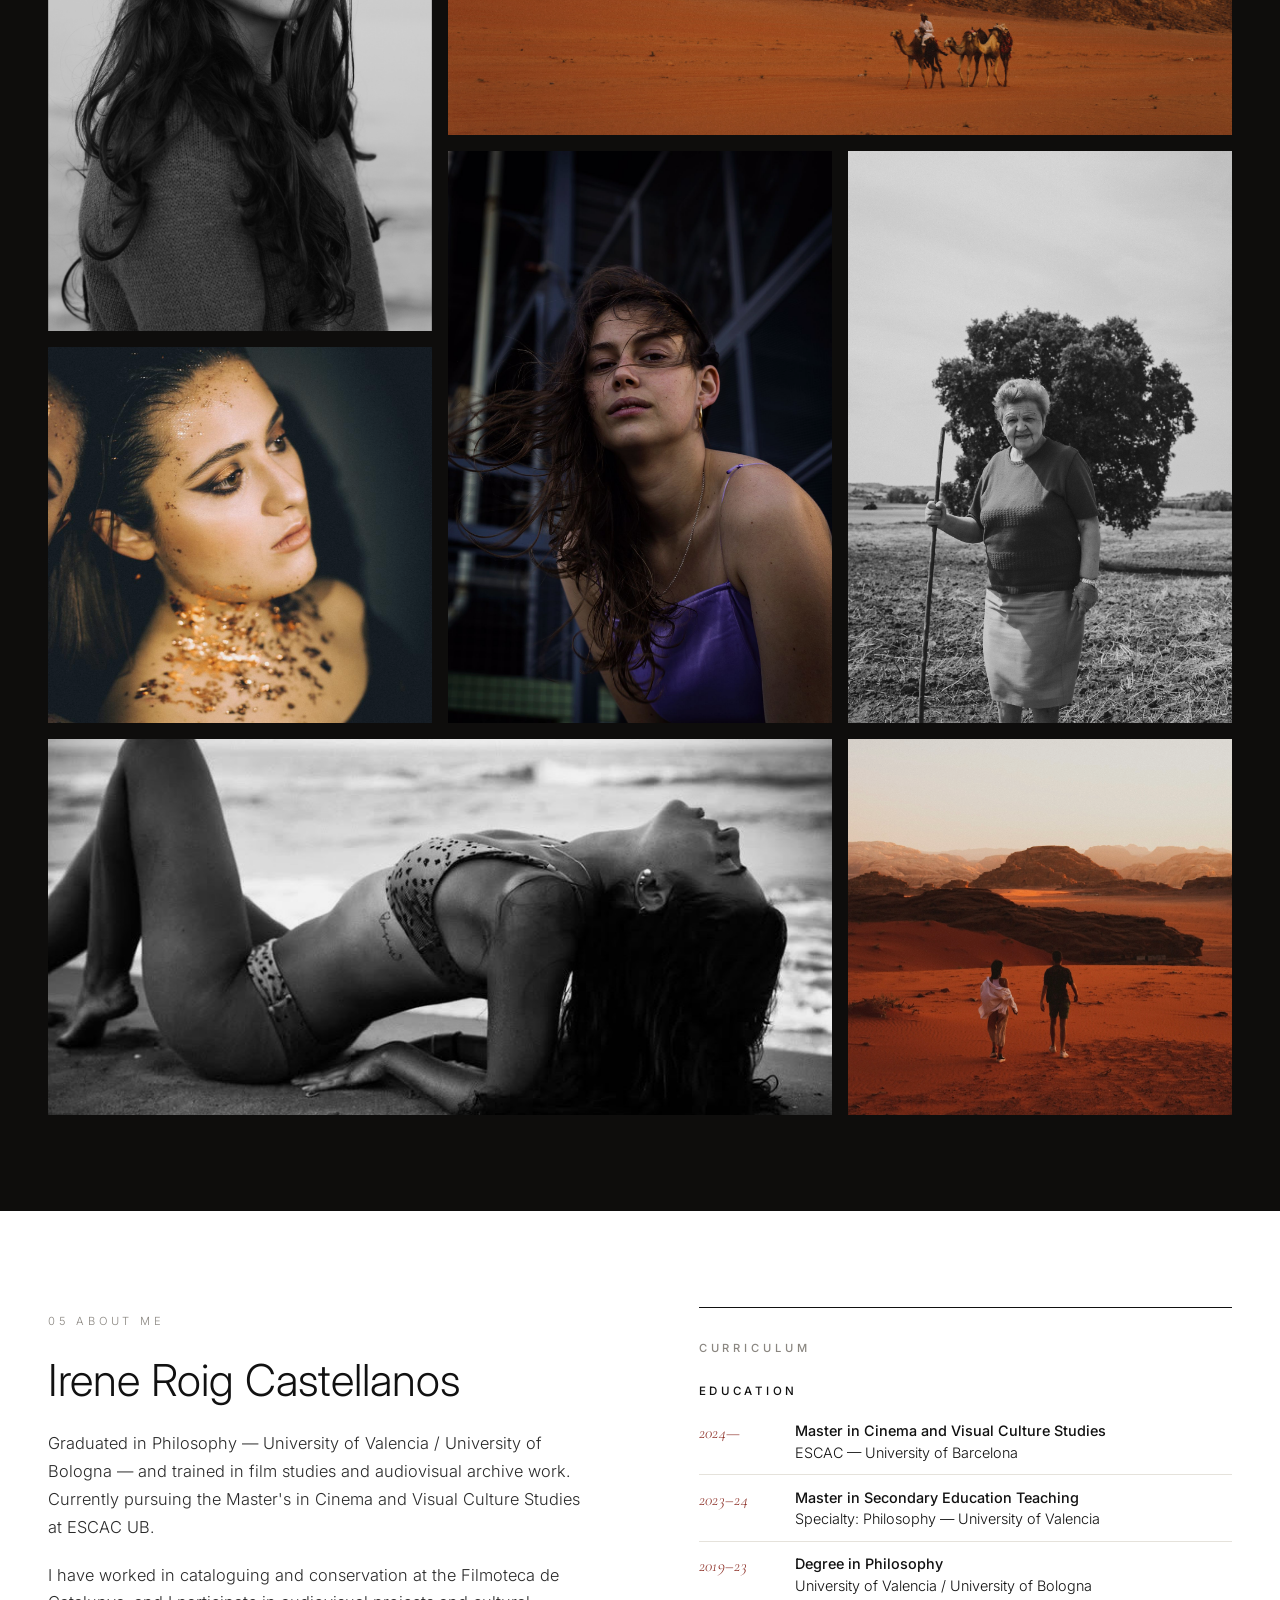
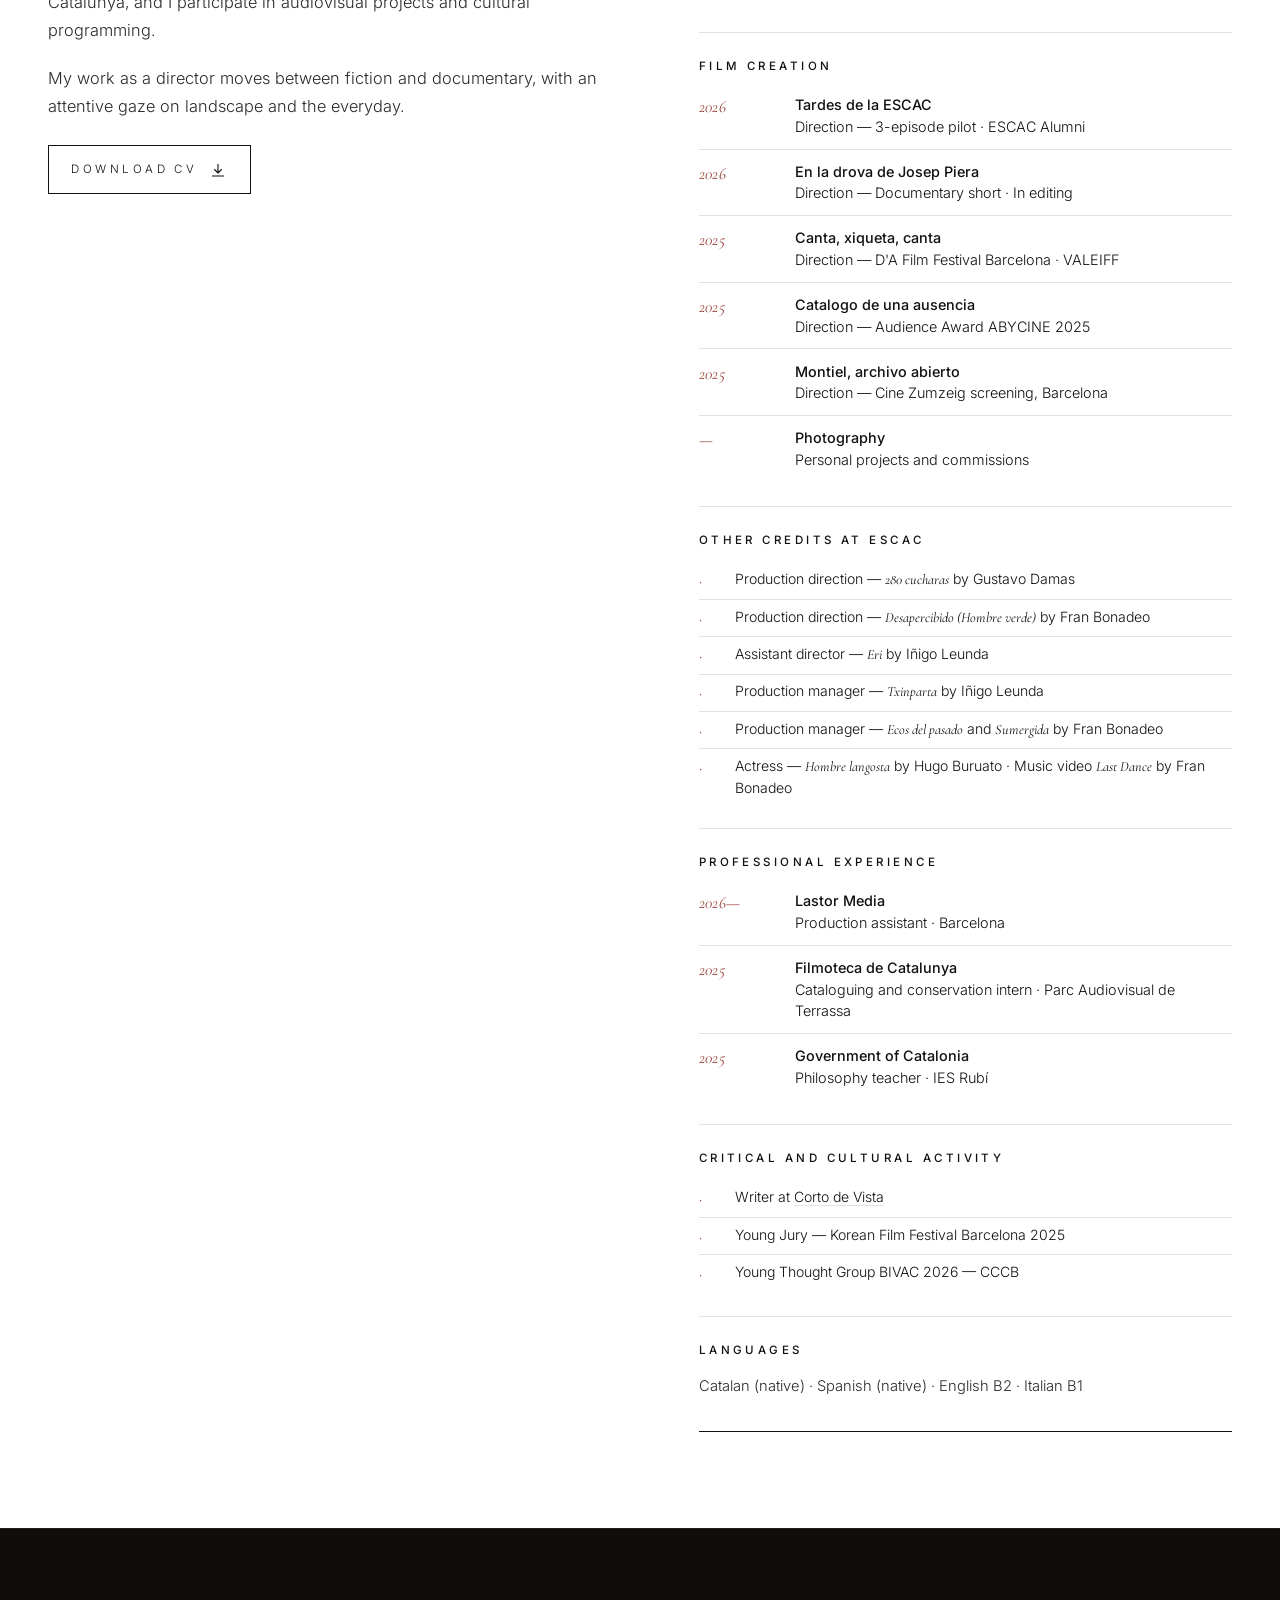
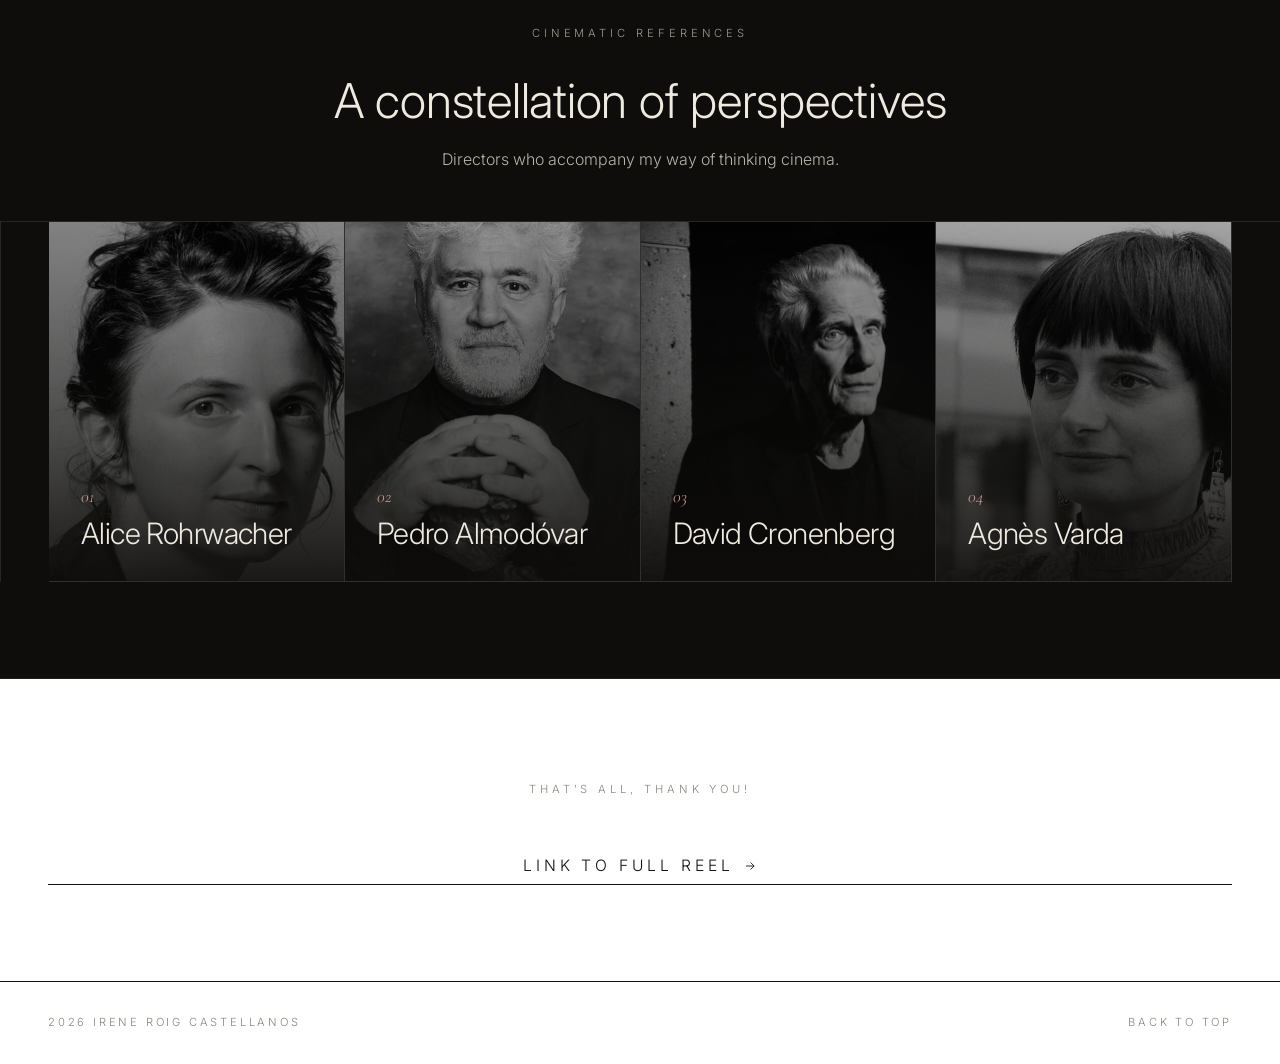
==== commit 14cb3cc5: "Update index.html" ====
--- a/en/index.html
+++ b/en/index.html
@@ -310,10 +310,6 @@
         My work as a director moves between fiction and documentary, with an attentive gaze on landscape and the everyday.
       </p>
 
-      <p>
-        Although many of my pieces begin with observation, I want my master's training to help me master more industrial processes, work with larger teams and learn to direct any type of film or format I set out to create with versatility.
-      </p>
-
       <div class="download-row">
        <a href="../assets/docs/cv-irene-roig_english.pdf" class="download-btn" download>
           <span>Download CV</span>
